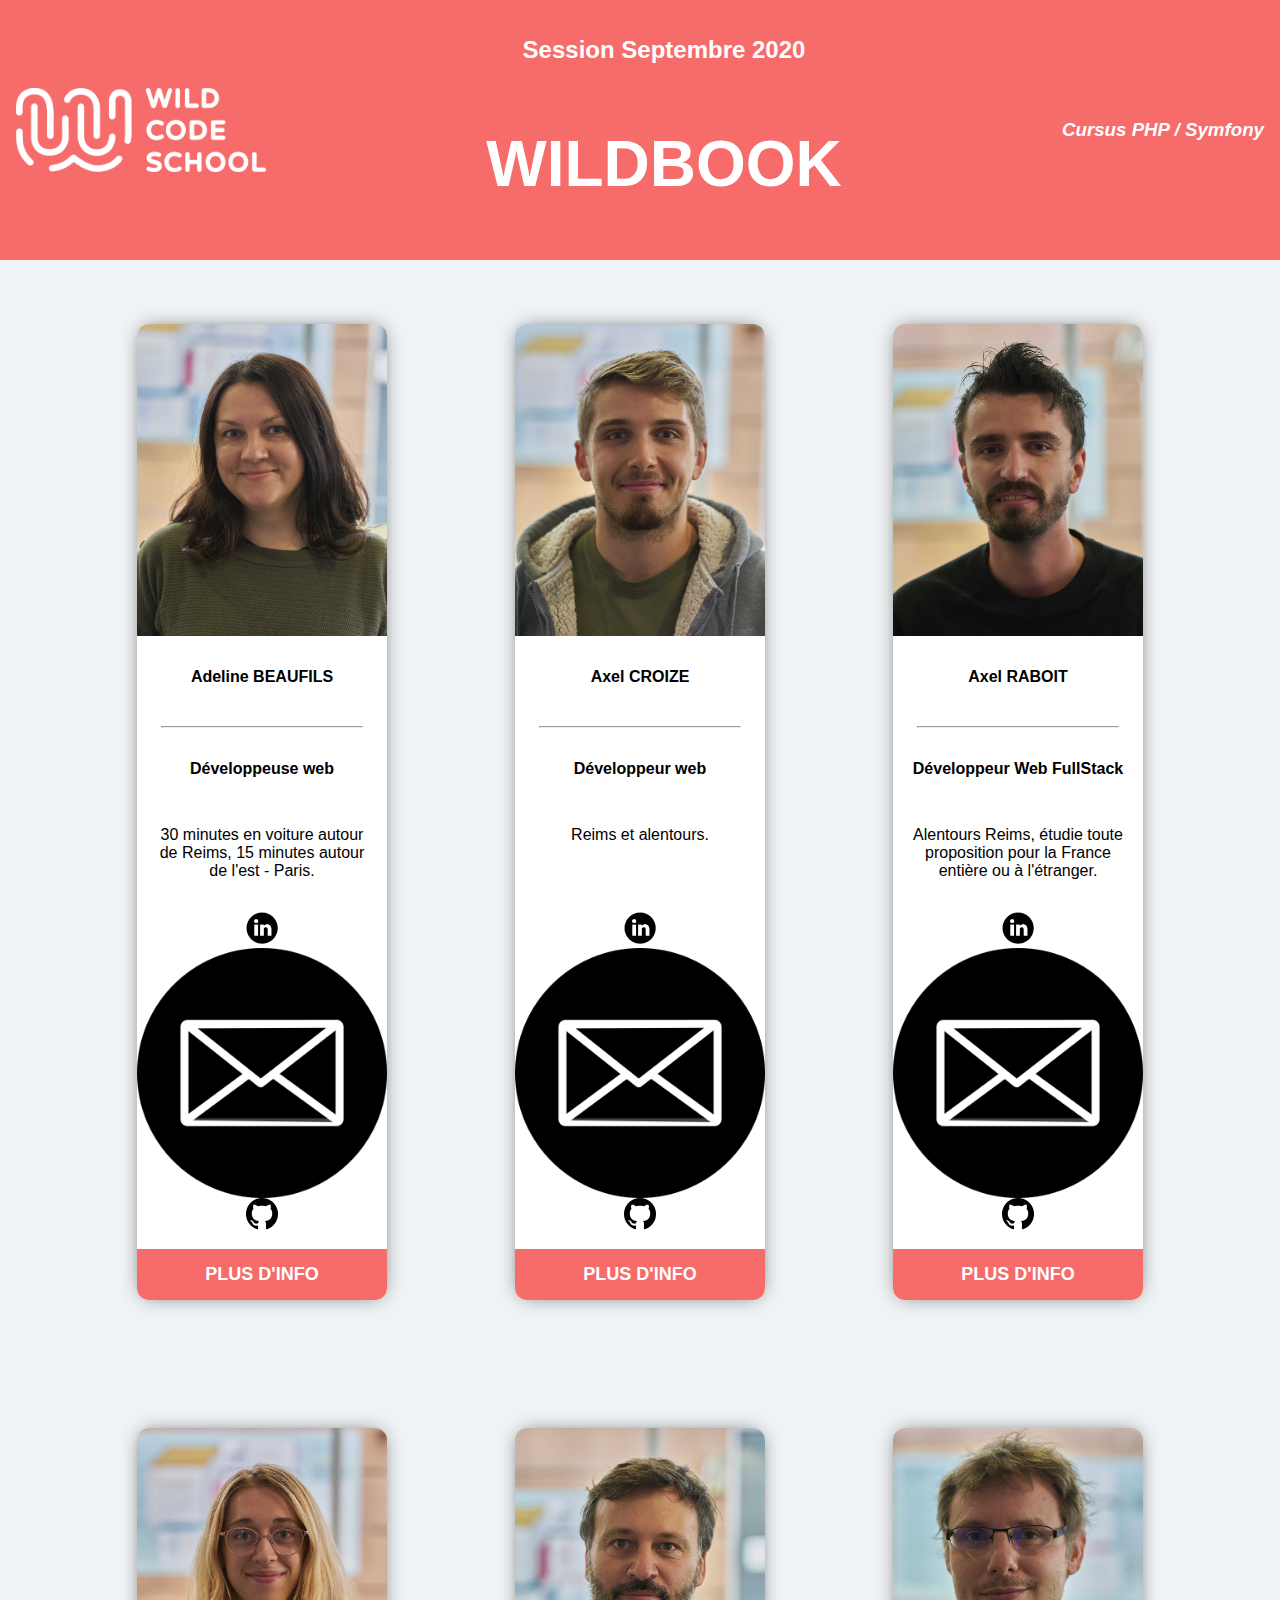
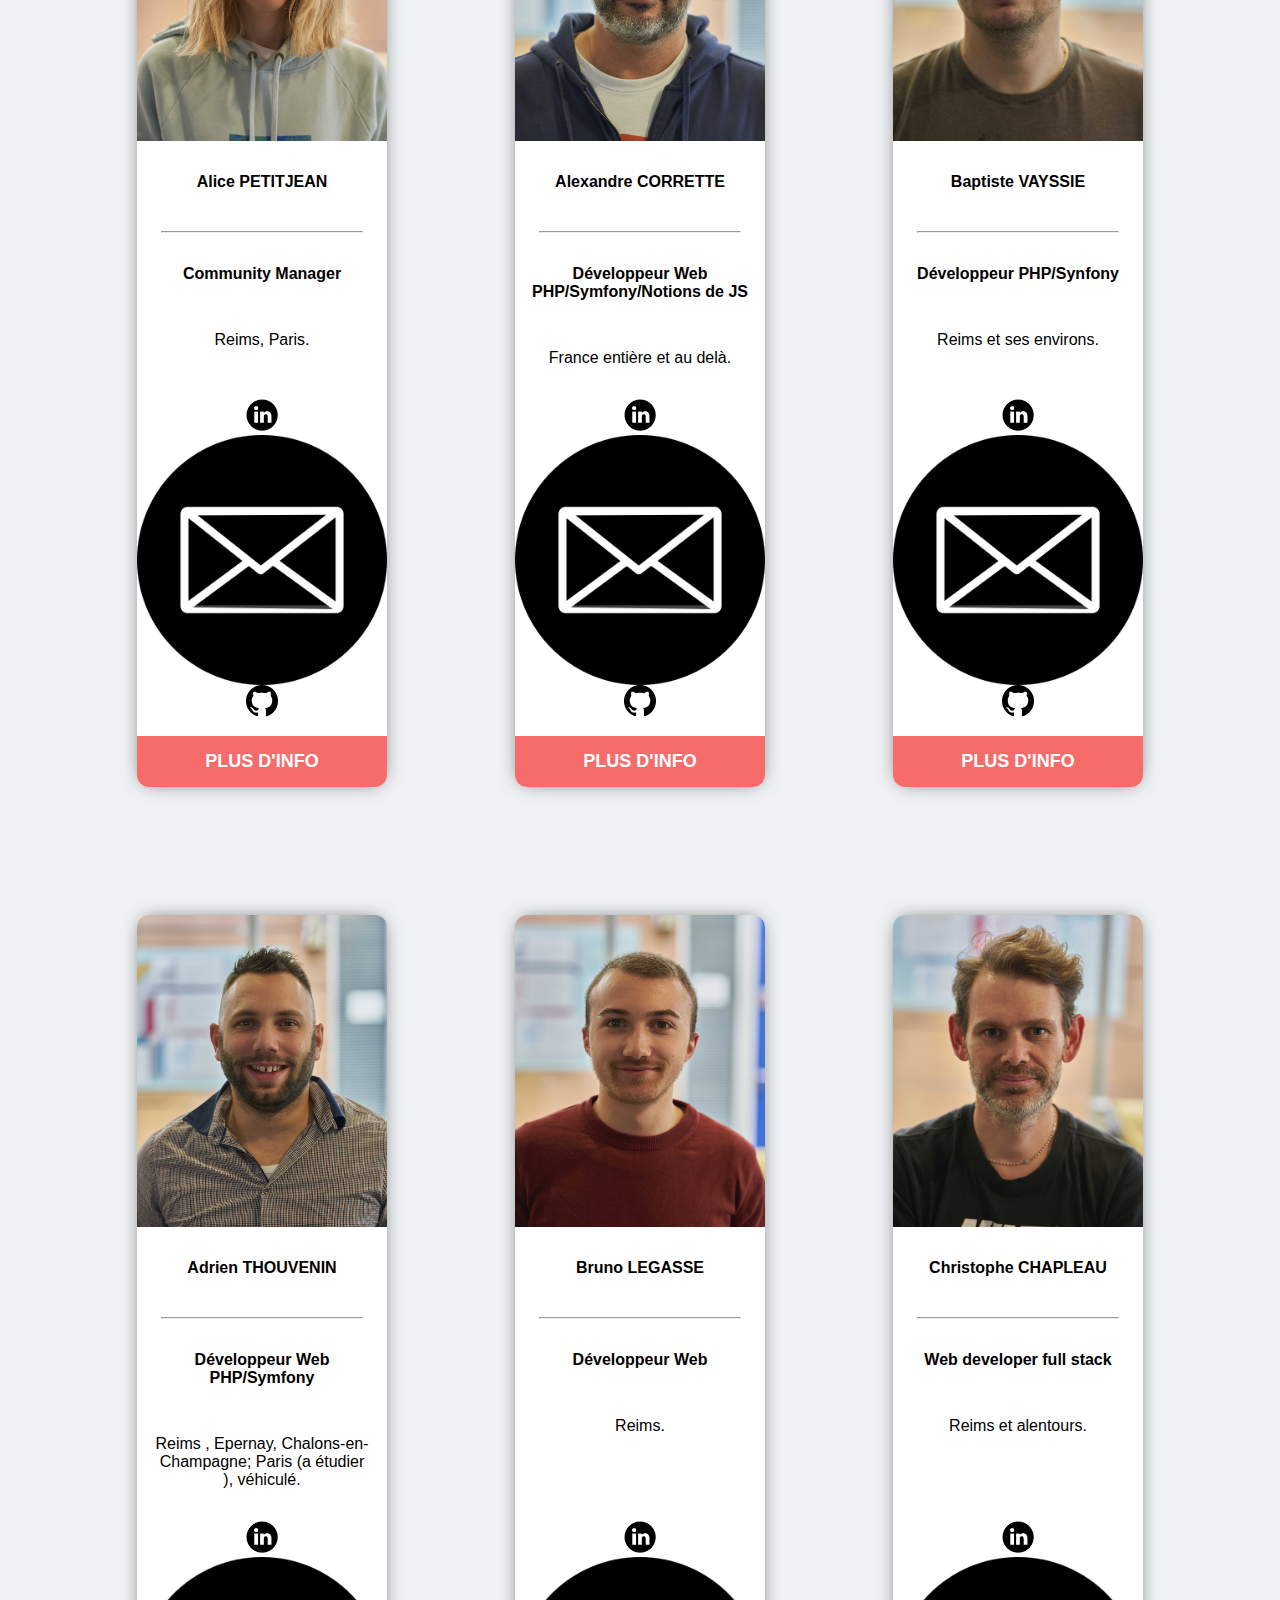
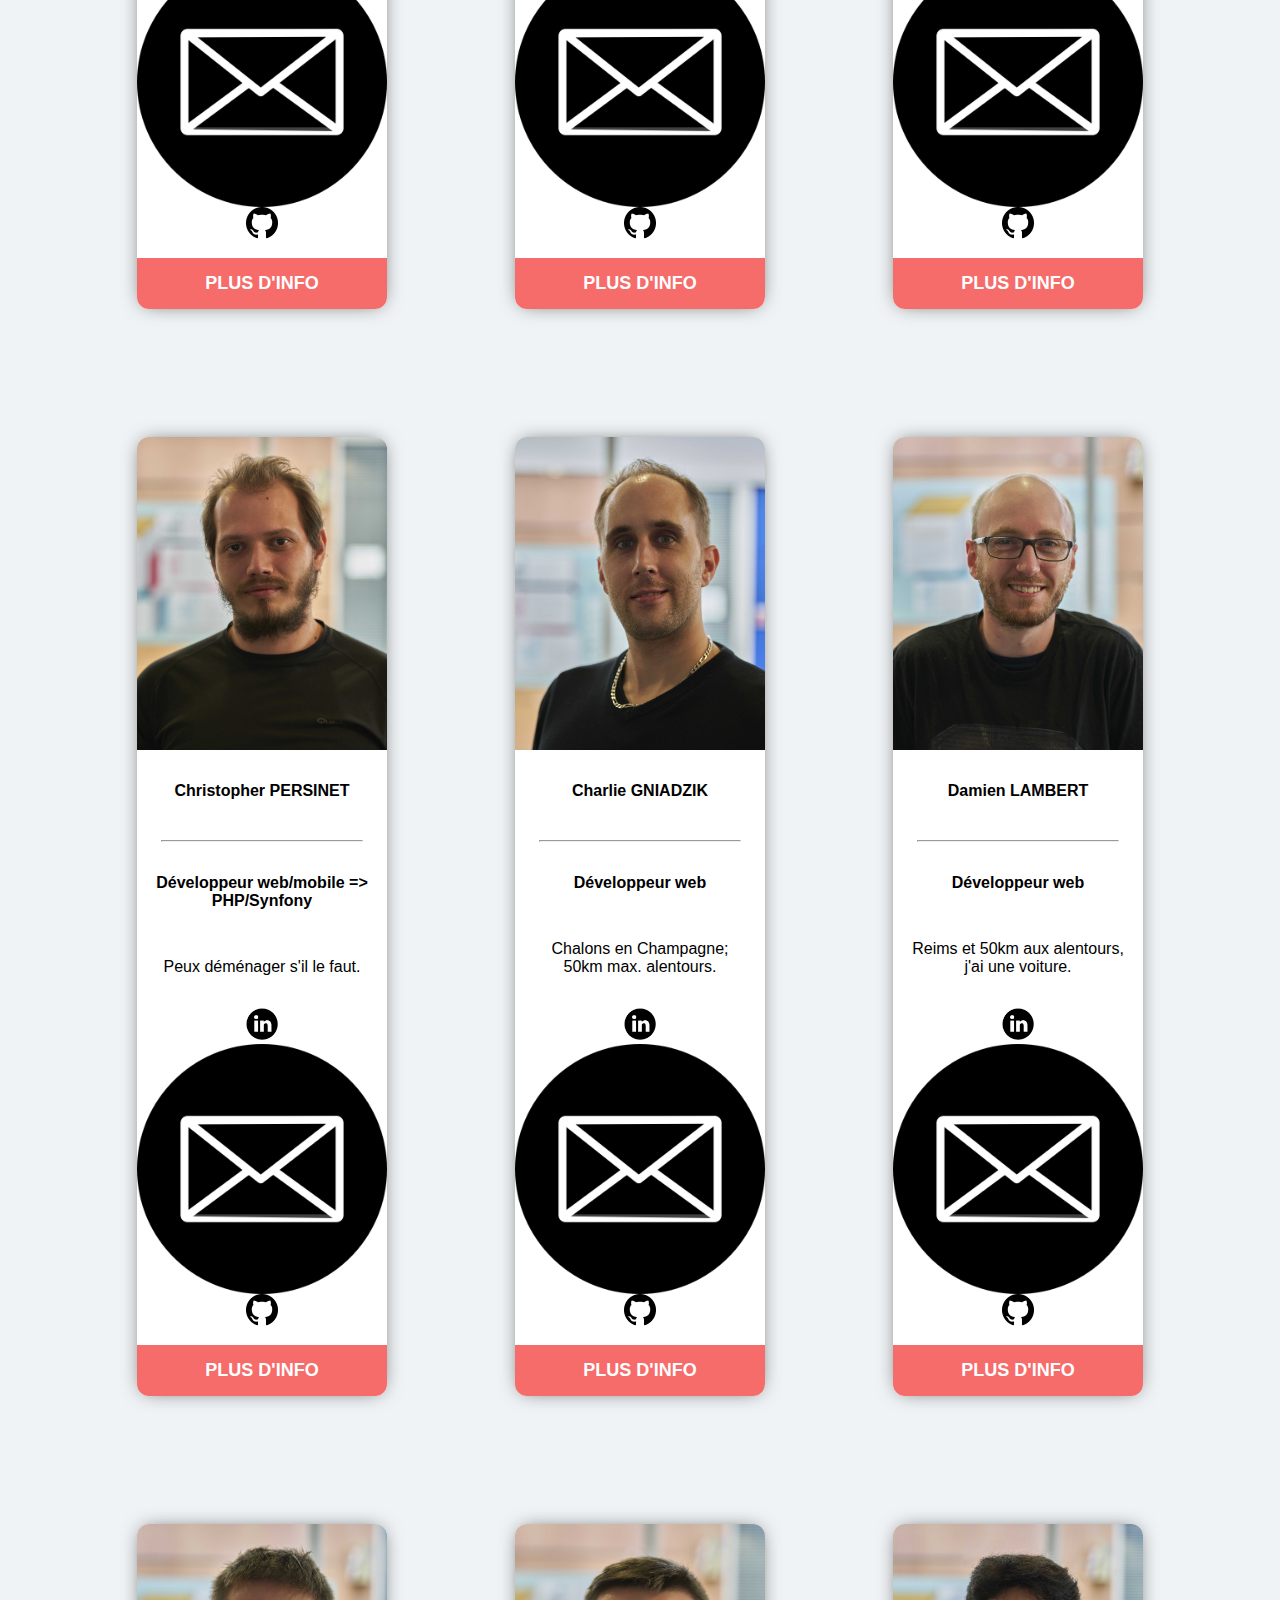
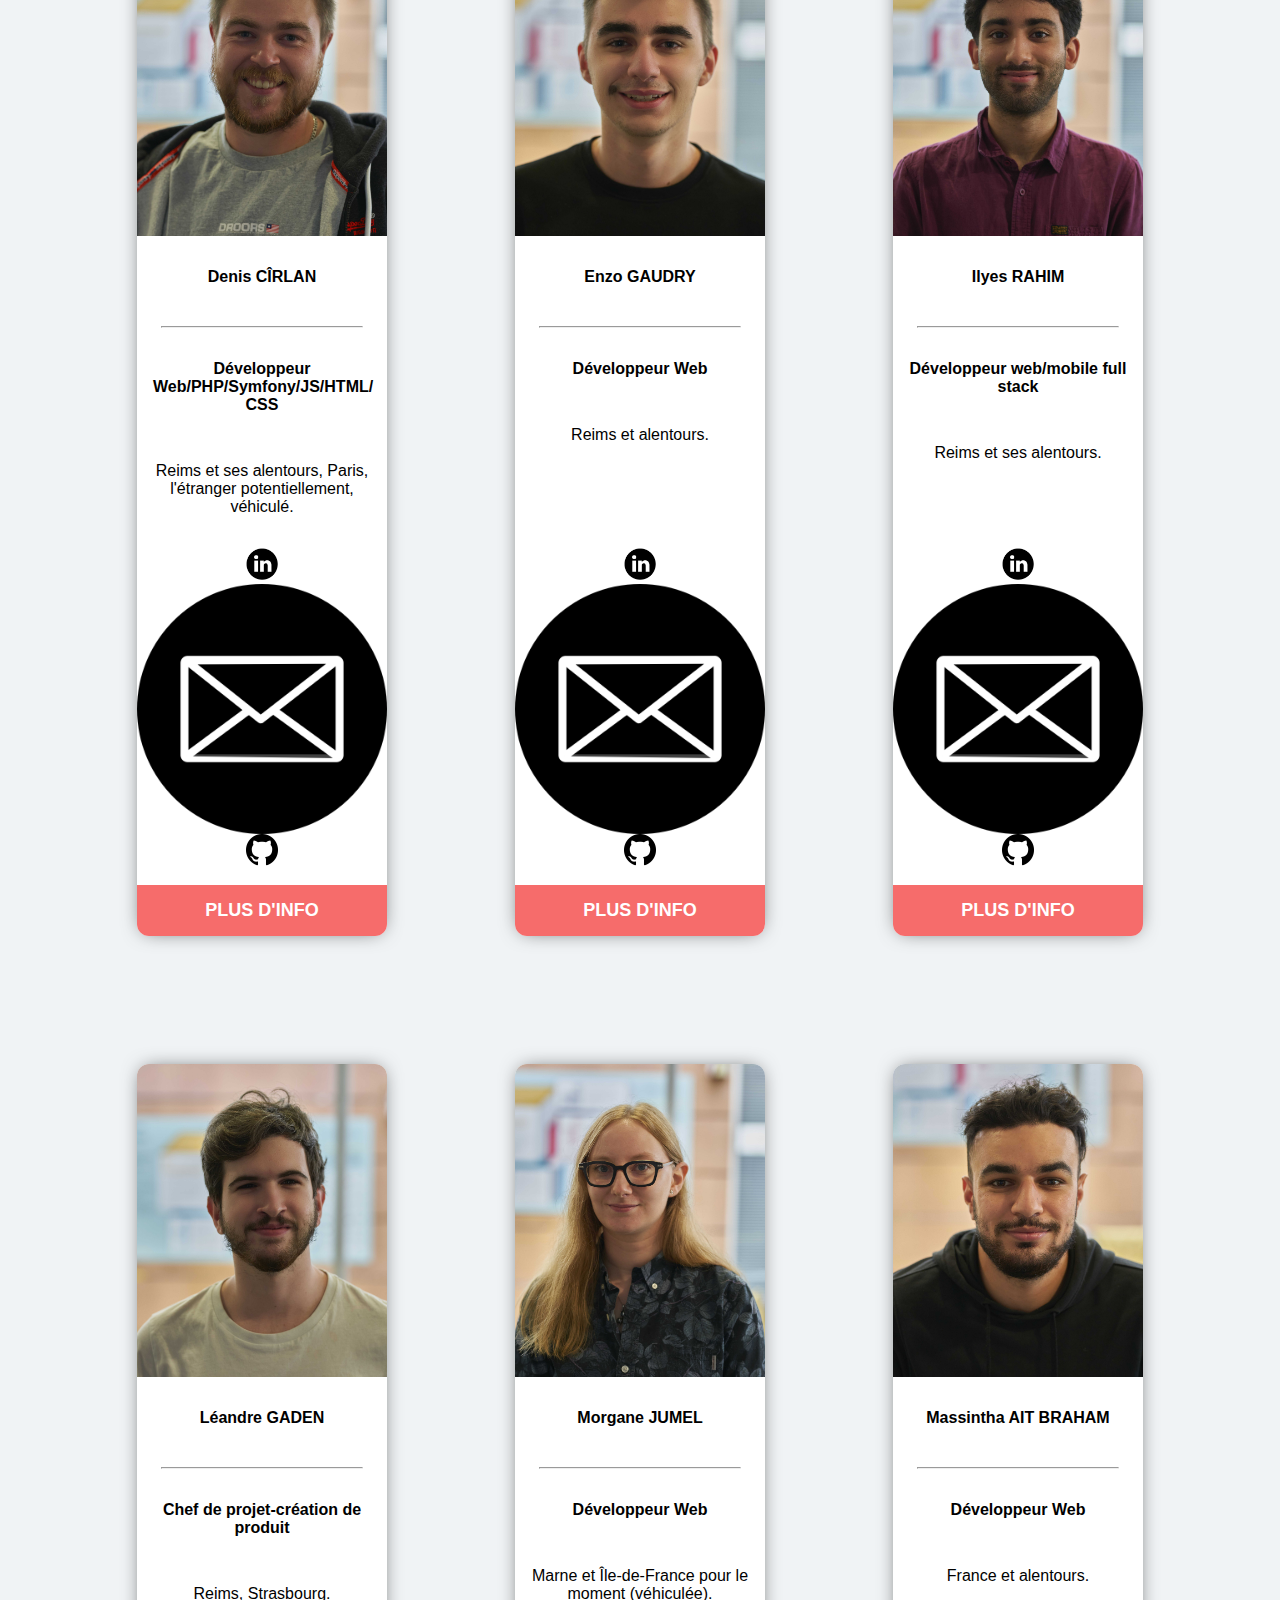
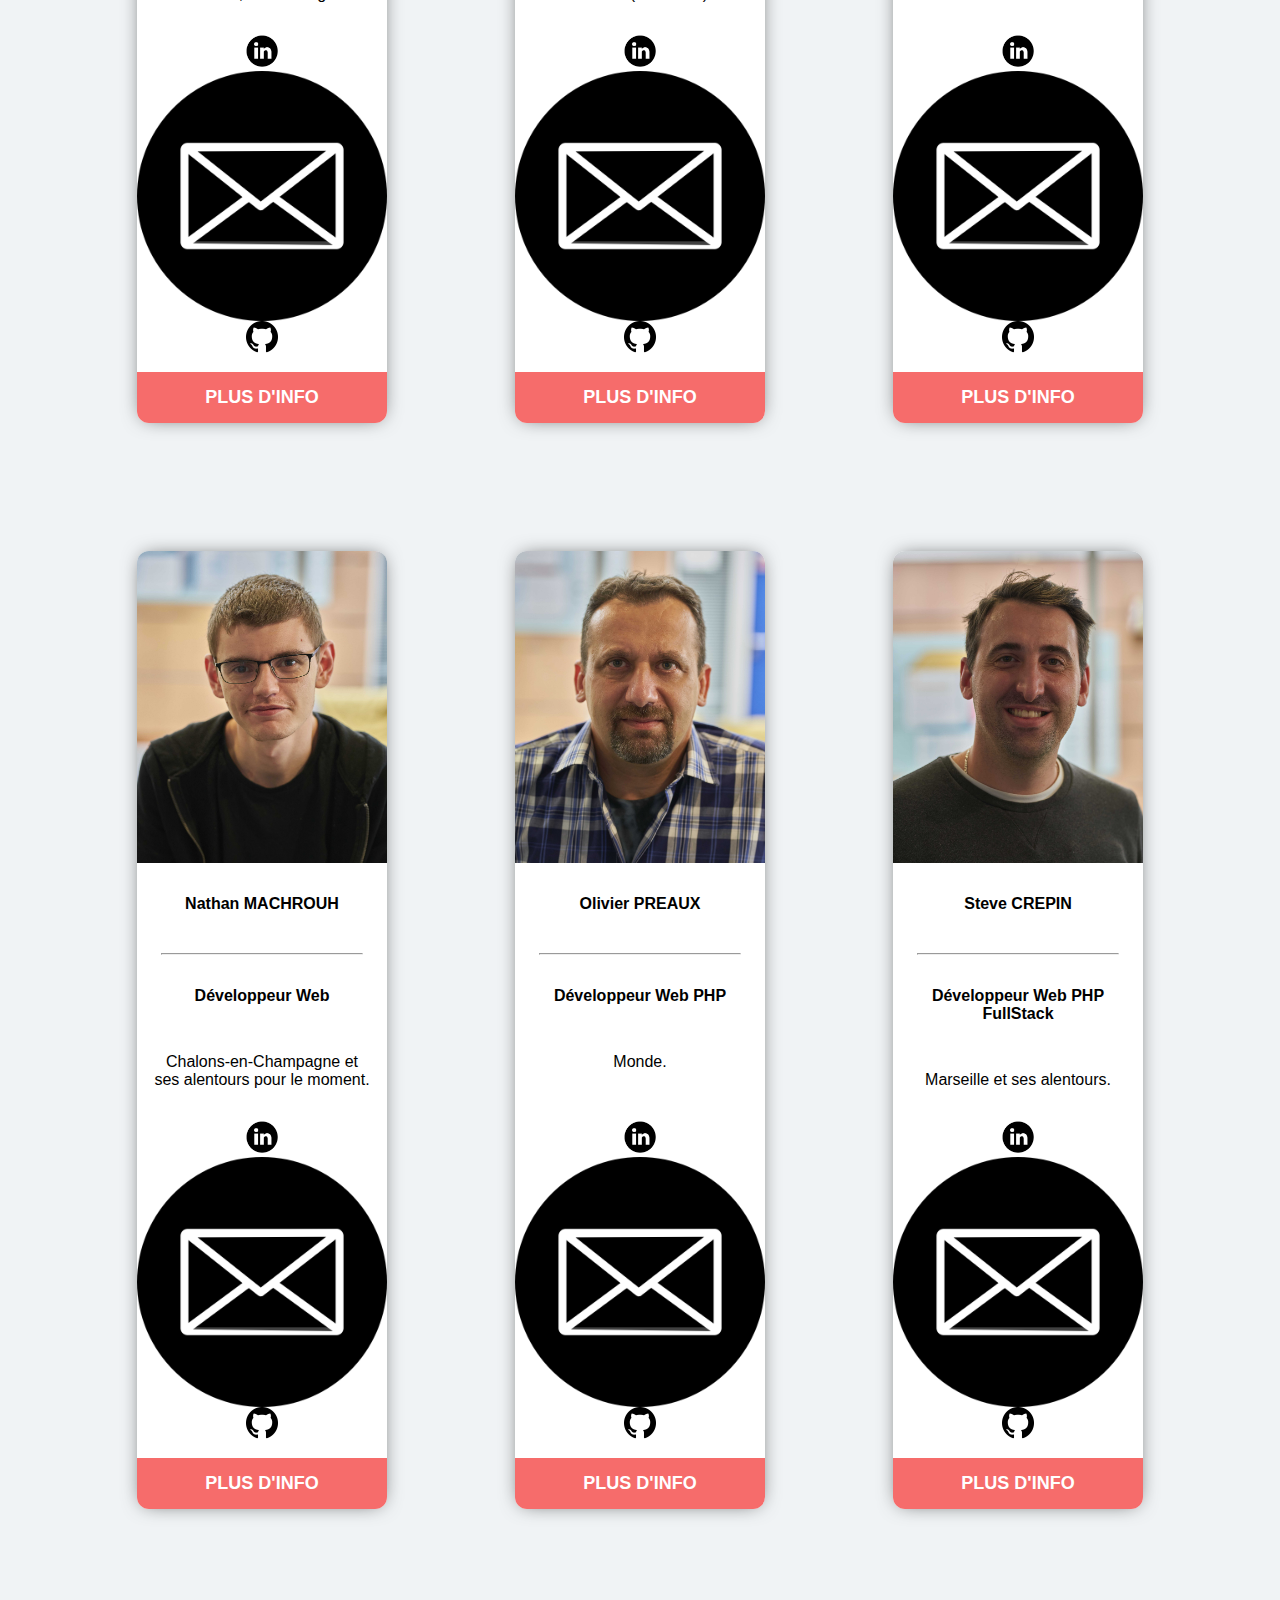
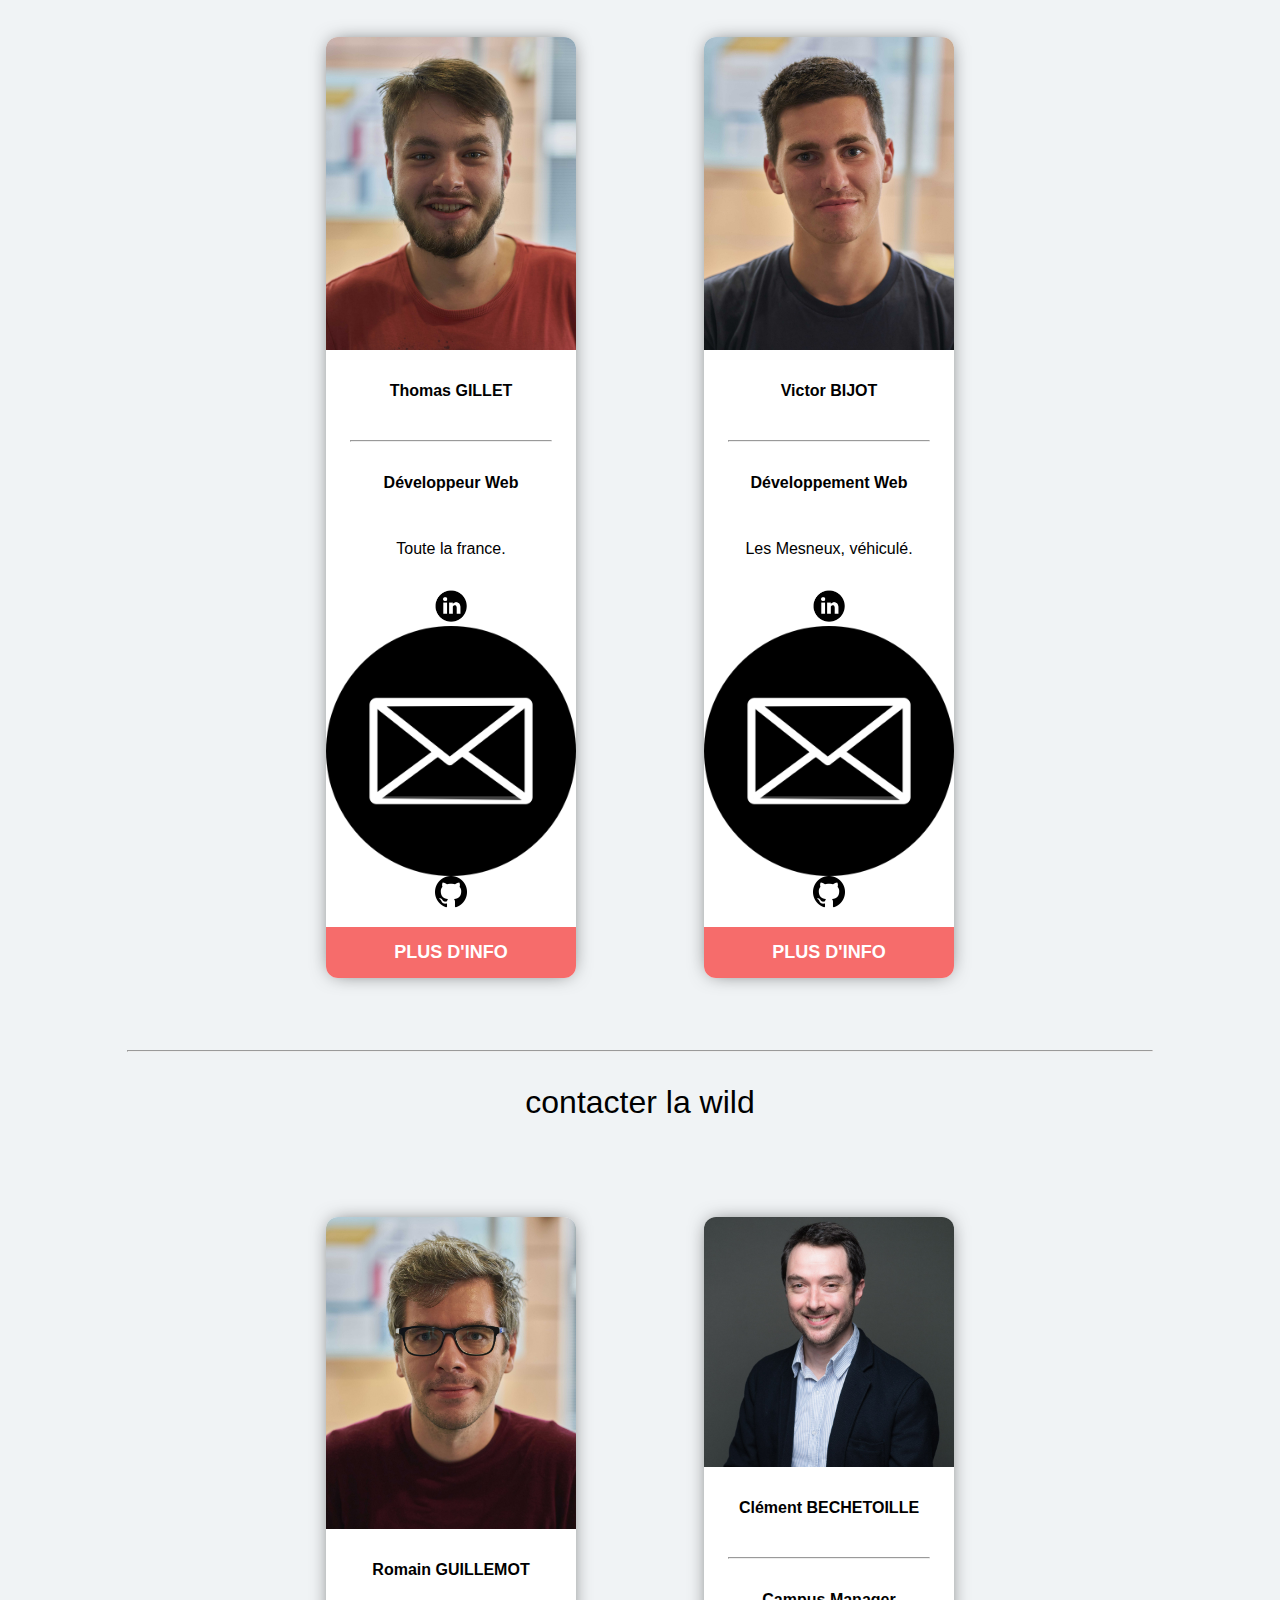
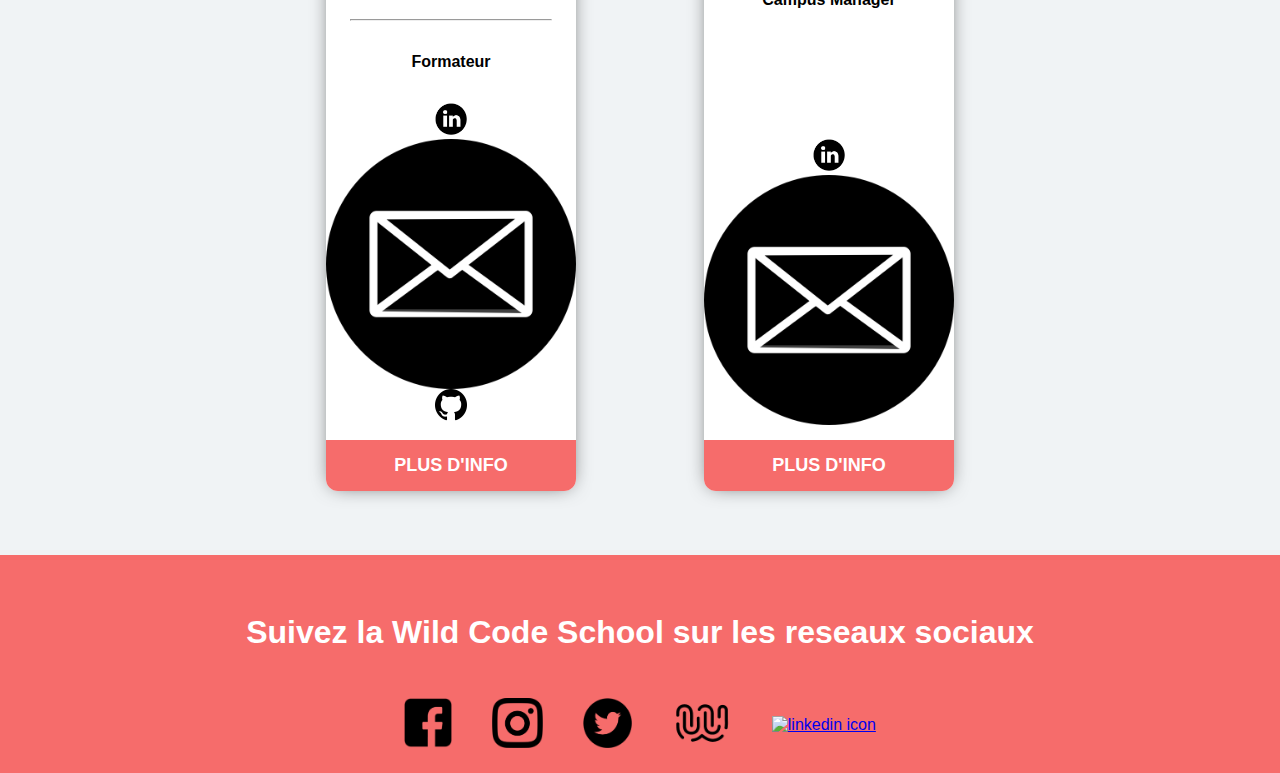
==== index.html @ a6f7e309 "function copy event added in JavaScript" ====
<!DOCTYPE html>
<html lang="fr">

<head>
    <meta charset="UTF-8">
    <meta name="viewport" content="width=device-width, initial-scale=1.0">
    <link rel="stylesheet" href="style.css">
    <link rel="stylesheet" href="assets/librairies/notyf/notyf.min.css">
    <title>WCS - WildBook Sept 2020</title>
</head>

<body>
    <header>
        <div class="header">
            <img class="header-logo-wild" src="img/header/white-logo-wild.png" alt="wild logo">
            <div class="header-title">
                <h1>WILDBOOK</h1>
                <h2>Session Septembre 2020</h2>
            </div>
            <div class="header-title-specialite">
                <h3>Cursus PHP / Symfony</h3>
            </div>
        </div>
    </header>
    <section>
        <div class="card">
            <img class="portrait" src="img/pictures-profile/adeline.jpg" alt="Portrait Adeline Beaufils">
                <p><strong>Adeline BEAUFILS</strong></p>
                <hr>
                <p class="intitule-poste"><strong>Développeuse web </strong></p>
                <p>30 minutes en voiture autour de Reims, 15 minutes autour de l'est - Paris.</p>
            <div class="reseaux">
                <a href="https://www.linkedin.com/in/adeline-beaufils-6382b61b8/"><img class="logo" src="img/cards/linkedin-logo-e1407144392549.png" alt="Linkedin Adeline Beaufils"></a>
                <img data-copy="adeline.beaufils@gmail.com" class="logo email"  onclick="notyfCopyOnClick()" src="img/cards/At_sign.svg.png" alt="Email Adeline Beaufils">
                <a href="https://github.com/Adeline-BEAUFILS"><img class="logo" src="img/cards/githubicon.png" alt="GitHub Adeline Beaufils"></a>
            </div>
                <button onclick="togglePopup(1)">Plus d'info</button>
                <div class="popup" id="popup-1">
                    <div class="overlay"></div>
                    <div class="content">
                      <div class="close-btn" onclick="togglePopup(1)">&times;</div>
                      <p class="popup-title">Avant la WCS :</p>
                      <p>Approvisionneuse, Logisticienne</p>
                      <p class="popup-title">Objectif futur</p>
                      <p>S'épanouir dans sa reconversion</p>
                      <p class="popup-title">Traits de caractère</p>
                      <p>Curieuse, Polyvalente, Atypique</p>
                    </div>
                </div>
        </div>
        <div class="card">
            <img class="portrait" src="img/pictures-profile/axelc.jpg" alt="Portrait Axel Croizé">
            <p><strong>Axel CROIZE</strong></p>
            <hr>
            <p class="intitule-poste"><strong>Développeur web </strong></p>
            <p>Reims et alentours.</p>
            <div class="reseaux">
                <a href="https://www.linkedin.com/in/axel-croiz%C3%A9-8402ab1b8/"><img class="logo" src="img/cards/linkedin-logo-e1407144392549.png" alt="Linkedin Axel Croizé"></a>
                <img data-copy="axelcroizepro@gmail.com" class="logo email2"  onclick="notyfCopyOnClick()" src="img/cards/At_sign.svg.png" alt="Email Axel Croizé">
                <a href="https://github.com/Tolexia/"><img class="logo" src="img/cards/githubicon.png" alt="GitHub Axel Croizé"></a>
            </div>
                <button onclick="togglePopup(2)">Plus d'info</button>
                <div class="popup" id="popup-2">
                    <div class="overlay"></div>
                    <div class="content">
                        <div class="close-btn" onclick="togglePopup(2)">&times;</div>
                        <p class="popup-title">Avant la WCS :</p>
                        <p>Mécanicien rafale dans l'Armée de l'air</p>
                        <p class="popup-title">Objectif futur</p>
                        <p>S'épanouir dans un métier stimulant avec de multiples facettes</p>
                        <p class="popup-title">Traits de caractère</p>
                        <p>Curieux, Intègre, Bienveillant</p>
                      </div>
                </div>
        </div>
        <div class="card">
            <img class="portrait" src="img/pictures-profile/axelr.jpg" alt="Portrait Axel Raboit">
            <p><strong>Axel RABOIT</strong></p>
            <hr>
            <p class="intitule-poste"><strong>Développeur Web FullStack </strong></p>
            <p>Alentours Reims, étudie toute proposition pour la France entière ou à l'étranger.</p>
            <div class="reseaux">
                <a href="https://www.linkedin.com/in/axel-raboit/"><img class="logo" src="img/cards/linkedin-logo-e1407144392549.png" alt="Linkedin Axel Raboit"></a>
                <img data-copy="axel.raboit@gmail.com" class="logo email3"  onclick="notyfCopyOnClick()" src="img/cards/At_sign.svg.png" alt="Email Axel Raboit">
                <a href="https://github.com/AxelRaboit"><img class="logo" src="img/cards/githubicon.png" alt="GitHub Axel Raboit"></a>
            </div>
                <button onclick="togglePopup(3)">Plus d'info</button>
                <div class="popup" id="popup-3">
                    <div class="overlay"></div>
                    <div class="content">
                      <div class="close-btn" onclick="togglePopup(3)">&times;</div>
                      <p class="popup-title">Avant la WCS :</p>
                      <p>Camionneur International USA/CAN</p>
                      <p class="popup-title">Objectif futur :</p>
                      <p>Intégrer une équipe motivée, avec beaucoup d'ambition.</p>
                      <p class="popup-title">Traits de caractère :</p>
                      <p>Motivé, Travailleur, Impliqué</p>
                    </div>
                </div>

        </div>
        <div class="card">
            <img class="portrait" src="img/pictures-profile/alice.jpg" alt="Portrait Alice Petitjean">
            <p><strong>Alice PETITJEAN</strong></p>
            <hr>
            <p class="intitule-poste"><strong>Community Manager</strong></p>
            <p>Reims, Paris.</p>
            <div class="reseaux">
                <a href="https://www.linkedin.com/in/alice-petitjean-36729419b/"><img class="logo" src="img/cards/linkedin-logo-e1407144392549.png" alt="Linkedin Alice Petitjean"></a>
                <img data-copy="alice.petitjean.19@neoma-bs.com" class="logo email4"  onclick="notyfCopyOnClick()" src="img/cards/At_sign.svg.png" alt="Email Alice Petitjean">
                <a href="https://github.com/alicepetitjean"><img class="logo" src="img/cards/githubicon.png" alt="GitHub Alice Petitjean"></a>
            </div>
                <button onclick="togglePopup(4)">Plus d'info</button>
                <div class="popup" id="popup-4">
                    <div class="overlay"></div>
                    <div class="content">
                      <div class="close-btn" onclick="togglePopup(4)">&times;</div>
                      <p class="popup-title">Avant la WCS :</p>
                      <p>Etudiante à NEOMA Business School</p>
                      <p class="popup-title">Objectif futur :</p>
                      <p>Travailler en équipe avec des gens motivés et pouvoir se rapprocher du domaine de l'évènementiel</p>
                      <p class="popup-title">Traits de caractère :</p>
                      <p>Curieuse, motivée, à l'écoute</p>
                    </div>
                </div>
        </div>
        <div class="card">
            <img class="portrait" src="img/pictures-profile/alexandre.jpg" alt="Portrait Alexandre Corrette">
            <p><strong>Alexandre CORRETTE</strong></p>
            <hr>
            <p class="intitule-poste"><strong>Développeur Web PHP/Symfony/Notions de JS</strong></p>
            <p>France entière et au delà.</p>
            <div class="reseaux">
                <a href="https://www.linkedin.com/in/alexandre-corrette-818a9533/"><img class="logo" src="img/cards/linkedin-logo-e1407144392549.png" alt="Linkedin Alexandre Corrette"></a>
                <img data-copy="alexandrecorrette@gmail.com" class="logo email5"  onclick="notyfCopyOnClick()" src="img/cards/At_sign.svg.png" alt="Email Alexandre Corrette">
                <a href="https://github.com/Alexcorrette2A"><img class="logo" src="img/cards/githubicon.png" alt="GitHubt Alexandre Corrette"></a>
            </div>
                <button onclick="togglePopup(5)">Plus d'info</button>
                <div class="popup" id="popup-5">
                    <div class="overlay"></div>
                    <div class="content">
                      <div class="close-btn" onclick="togglePopup(5)">&times;</div>
                      <p class="popup-title">Avant la WCS :</p>
                      <p>Commercial puis chef de cuisine</p>
                      <p class="popup-title">Objectif futur :</p>
                      <p>Developper ses compétences rapidement pour le compte d'une entreprise puis travailler à son compte</p>
                      <p class="popup-title">Traits de caractère :</p>
                      <p>Curieux, résilient, motivé</p>
                    </div>
                </div>
        </div>
        <div class="card">
            <img class="portrait" src="img/pictures-profile/baptiste.jpg" alt="Portrait Baptiste Vayssie">
            <p><strong>Baptiste VAYSSIE</strong></p>
            <hr>
            <p class="intitule-poste"><strong>Développeur PHP/Synfony</strong></p>
            <p>Reims et ses environs.</p>
            <div class="reseaux">
                <a href="https://www.linkedin.com/in/baptiste-vayssi%C3%A9-0a62b71b8/"><img class="logo" src="img/cards/linkedin-logo-e1407144392549.png" alt="Linkedin Baptiste Vayssie"></a>
                <img data-copy="vayssie.web@gmail.com" class="logo email6"  onclick="notyfCopyOnClick()" src="img/cards/At_sign.svg.png" alt="Email Baptiste Vayssie">
                <a href="https://github.com/Vayssie-web"><img class="logo" src="img/cards/githubicon.png" alt="GitHubt Baptiste Vayssie"></a>
            </div>
                <button onclick="togglePopup(6)">Plus d'info</button>
                <div class="popup" id="popup-6">
                    <div class="overlay"></div>
                    <div class="content">
                      <div class="close-btn" onclick="togglePopup(6)">&times;</div>
                      <p class="popup-title">Avant la WCS :</p>
                      <p>Educateur Spécialisé</p>
                      <p class="popup-title">Objectif futur :</p>
                      <p>Intégrer une équipe dynamique et s'épanouir dans la voie du développement</p>
                      <p class="popup-title">Traits de caractère :</p>
                      <p>Calme, curieux, ayant un bon esprit d'équipe</p>
                    </div>
                </div>
        </div>
        <div class="card">
            <img class="portrait" src="img/pictures-profile/adrien.jpg" alt="Portrait Adrien Thouvenin">
            <p><strong>Adrien THOUVENIN</strong></p>
            <hr>
            <p class="intitule-poste"><strong>Développeur Web PHP/Symfony</strong></p>
            <p>Reims , Epernay, Chalons-en-Champagne; Paris (a étudier ), véhiculé.</p>
            <div class="reseaux">
                <a href="https://www.linkedin.com/in/adrien-thouvenin-a42b101a2/"><img class="logo" src="img/cards/linkedin-logo-e1407144392549.png" alt="Linkedin Adrien Thouvenin"></a>
                <img data-copy="adaura51@gmail.com" class="logo email7"  onclick="notyfCopyOnClick()" src="img/cards/At_sign.svg.png" alt="Email Adrien Thouvenin">
                <a href="https://github.com/AdThouv"><img class="logo" src="img/cards/githubicon.png" alt="GitHub Adrien Thouvenin"></a>
            </div>
                <button onclick="togglePopup(7)">Plus d'info</button>
                <div class="popup" id="popup-7">
                    <div class="overlay"></div>
                    <div class="content">
                      <div class="close-btn" onclick="togglePopup(7)">&times;</div>
                      <p class="popup-title">Avant la WCS :</p>
                      <p>Boucher / Charcutier / Traiteur en grande surface</p>
                      <p class="popup-title">Objectif futur :</p>
                      <p>Intégrer une entreprise pour s'épanouir dans les métiers de Développement. Réaliser des projets variés.</p>
                      <p class="popup-title">Traits de caractère :</p>
                      <p>Dynamique, investi , joyeux</p>
                    </div>
                </div>
        </div>
        <div class="card">
            <img class="portrait" src="img/pictures-profile/bruno.jpg" alt="Portrait Bruno Lagasse">
            <p><strong>Bruno LEGASSE</strong></p>
            <hr>
            <p class="intitule-poste"><strong>Développeur Web</strong></p>
            <p>Reims.</p>
            <div class="reseaux">
                <a href="https://www.linkedin.com/in/bruno-lagasse-8a699716a/"><img class="logo" src="img/cards/linkedin-logo-e1407144392549.png" alt="Linkedin Bruno Lagasse"></a>
                <img data-copy="brlagasse@gmail.com" class="logo email8"  onclick="notyfCopyOnClick()" src="img/cards/At_sign.svg.png" alt="Email Bruno Lagasse">
                <a href="https://github.com/BrunoLagasse"><img class="logo" src="img/cards/githubicon.png" alt="GitHub Bruno Lagasse"></a>
            </div>
                <button onclick="togglePopup(8)">Plus d'info</button>
                <div class="popup" id="popup-8">
                    <div class="overlay"></div>
                    <div class="content">
                      <div class="close-btn" onclick="togglePopup(8)">&times;</div>
                      <p class="popup-title">Avant la WCS :</p>
                      <p>Boucher / Équipier polyvalent restau rapide</p>
                      <p class="popup-title">Objectif futur :</p>
                      <p>Entreprendre une nouvelle vie et de nouvelles perspectives grâce à son futur métier de développeur</p>
                      <p class="popup-title">Traits de caractère :</p>
                      <p>Enthousiaste, travail d'équipe, polyvalent</p>
                    </div>
                </div>
        </div>
        <div class="card">
            <img class="portrait" src="img/pictures-profile/christophe.jpg" alt="Portrait Christophe Chapleau">
            <p><strong>Christophe CHAPLEAU</strong></p>
            <hr>
            <p class="intitule-poste"><strong>Web developer full stack</strong></p>
            <p>Reims et alentours.</p>
            <div class="reseaux">
                <a href="https://www.linkedin.com/in/christophe-chapleau-0b92b51b8/"><img class="logo" src="img/cards/linkedin-logo-e1407144392549.png" alt="Linkedin Christophe Chapleau"></a>
                <img data-copy="ch.chapleau@gmail.com" class="logo email9"  onclick="notyfCopyOnClick()" src="img/cards/At_sign.svg.png" alt="Email Christophe Chapleau">
                <a href="https://github.com/cchapleau"><img class="logo" src="img/cards/githubicon.png" alt="GitHub Christophe Chapleau"></a>
            </div>
                <button onclick="togglePopup(9)">Plus d'info</button>
                <div class="popup" id="popup-9">
                    <div class="overlay"></div>
                    <div class="content">
                      <div class="close-btn" onclick="togglePopup(9)">&times;</div>
                      <p class="popup-title">Avant la WCS :</p>
                      <p>Responsable financier</p>
                      <p class="popup-title">Objectif futur :</p>
                      <p>Devenir Web developper Full Stack et en faire son métier</p>
                      <p class="popup-title">Traits de caractère :</p>
                      <p>Motivé, professionnel, à l'écoute, curieux, esprit d'équipe</p>  
                    </div>
                </div>
        </div>
        <div class="card">
            <img class="portrait" src="img/pictures-profile/christopher.jpg" alt="Portrait Christopher Persinet">
            <p><strong>Christopher PERSINET</strong></p>
            <hr>
            <p class="intitule-poste"><strong>Développeur web/mobile => PHP/Synfony</strong></p>
            <p>Peux déménager s'il le faut.</p>
            <div class="reseaux">
                <a href="https://www.linkedin.com/in/christopher-persinet/"><img class="logo" src="img/cards/linkedin-logo-e1407144392549.png" alt="Linkedin Christopher Persinet"></a>
                <img data-copy="christopherpersinet@gmail.com" class="logo email10"  onclick="notyfCopyOnClick()" src="img/cards/At_sign.svg.png" alt="Email Christopher Persinet">
                <a href="https://github.com/Christopher-persinet"><img class="logo" src="img/cards/githubicon.png" alt="GitHub Christopher Persinet"></a>
            </div>
                <button onclick="togglePopup(10)">Plus d'info</button>
                <div class="popup" id="popup-10">
                    <div class="overlay"></div>
                    <div class="content">
                      <div class="close-btn" onclick="togglePopup(10)">&times;</div>
                      <p class="popup-title">Avant la WCS :</p>
                      <p>ELS/vendeur à boulanger</p>
                      <p class="popup-title">Objectif futur :</p>
                      <p>Pouvoir être autonome et faire le métier qu'il apprécie</p>
                      <p class="popup-title">Traits de caractère :</p>
                      <p>Motivé, Bienveillant, Travailleur</p>
                    </div>
                </div>
        </div>
        <div class="card">
            <img class="portrait" src="img/pictures-profile/charlie.jpg" alt="Portrait Charlie Gniadzik">
            <p><strong>Charlie GNIADZIK</strong></p>
            <hr>
            <p class="intitule-poste"><strong>Développeur web</strong></p>
            <p>Chalons en Champagne; 50km max. alentours.</p>
            <div class="reseaux">
                <a href="https://www.linkedin.com/in/charlie-g-384b651b6/"><img class="logo" src="img/cards/linkedin-logo-e1407144392549.png" alt="Linkedin Charlie Gniadzik"></a>
                <img data-copy="gnidzik.charlie@gmail.com" class="logo email11"  onclick="notyfCopyOnClick()" src="img/cards/At_sign.svg.png" alt="Email Charlie Gniadzik">
                <a href="https://github.com/Machou"><img class="logo" src="img/cards/githubicon.png" alt="GitHubt Charlie Gniadzik"></a>
            </div>
                <button onclick="togglePopup(11)">Plus d'info</button>
                <div class="popup" id="popup-11">
                    <div class="overlay"></div>
                    <div class="content">
                      <div class="close-btn" onclick="togglePopup(11)">&times;</div>
                      <p class="popup-title">Avant la WCS :</p>
                      <p>Père au foyer</p>
                      <p class="popup-title">Objectif futur :</p>
                      <p>Devenir développeur web confirmé dans une entreprise du CAC40</p>
                      <p class="popup-title">Traits de caractère :</p>
                      <p>Joyeux, intègre, curieux</p>
                    </div>
                </div>
        </div>
        <div class="card">
            <img class="portrait" src="img/pictures-profile/damien.jpg" alt="Portrait Damien Lambert">
            <p><strong>Damien LAMBERT</strong></p>
            <hr>
            <p class="intitule-poste"><strong>Développeur web</strong></p>
            <p>Reims et 50km aux alentours, j'ai une voiture.</p>
            <div class="reseaux">
                <a href="https://www.linkedin.com/in/damien-lambert-98b2b01b8/"><img class="logo" src="img/cards/linkedin-logo-e1407144392549.png" alt="Linkedin Damien Lambert"></a>
                <img data-copy="damien.lambert999@gmail.com" class="logo email12"  onclick="notyfCopyOnClick()" src="img/cards/At_sign.svg.png" alt="Email Damien Lambert">
                <a href="https://github.com/Damien008"><img class="logo" src="img/cards/githubicon.png" alt="GitHub Damien Lambert"></a>
            </div>
                <button onclick="togglePopup(12)">Plus d'info</button>
                <div class="popup" id="popup-12">
                    <div class="overlay"></div>
                    <div class="content">
                      <div class="close-btn" onclick="togglePopup(12)">&times;</div>
                      <p class="popup-title">Avant la WCS :</p>
                      <p>Vendeur technique en hypermarché</p>
                      <p class="popup-title">Objectif futur :</p>
                      <p>Pouvoir intégrer une entreprise en tant que développeur web</p>
                      <p class="popup-title">Traits de caractère :</p>
                      <p>Ponctuel, motivé, joyeux</p>
                    </div>
                </div>
        </div>
        <div class="card">
            <img class="portrait" src="img/pictures-profile/denis.jpg" alt="Portrait Denis Cirlan">
            <p><strong>Denis CÎRLAN</strong></p>
            <hr>
            <p class="intitule-poste"><strong>Développeur Web/PHP/Symfony/JS/HTML/ CSS</strong></p>
            <p>Reims et ses alentours, Paris, l'étranger potentiellement, véhiculé.</p>
            <div class="reseaux">
                <a href="https://www.linkedin.com/in/denis-c%C3%AErlan-9732aa1b8/"><img class="logo" src="img/cards/linkedin-logo-e1407144392549.png" alt=""></a>
                <img data-copy="kirlan@hotmail.fr" class="logo email13"  onclick="notyfCopyOnClick()" src="img/cards/At_sign.svg.png" alt="Email Denis Cirlan">
                <a href="https://github.com/dcirlan"><img class="logo" src="img/cards/githubicon.png" alt="GitHub Denis Cirlan"></a>
            </div>
                <button onclick="togglePopup(13)">Plus d'info</button>
                <div class="popup" id="popup-13">
                    <div class="overlay"></div>
                    <div class="content">
                      <div class="close-btn" onclick="togglePopup(13)">&times;</div>
                      <p class="popup-title">Avant la WCS :</p>
                      <p>Agent de sécurité incendie</p>
                      <p class="popup-title">Objectif futur :</p>
                      <p>Démarrer un nouveau chapitre : enfin trouver un métier qui lui plaît, et apporter de la stabilité dans sa vie.</p>
                      <p class="popup-title">Traits de caractère :</p>
                      <p>Curieux, polyvalent, à l'écoute, stable</p>
                    </div>
                </div>
        </div>
        <div class="card">
            <img class="portrait" src="img/pictures-profile/enzo.jpg" alt="Portrait Enzo Gaudry">
            <p><strong>Enzo GAUDRY</strong></p>
            <hr>
            <p class="intitule-poste"><strong>Développeur Web</strong></p>
            <p>Reims et alentours.</p>
            <div class="reseaux">
                <a href="https://www.linkedin.com/in/enzogaudry/"><img class="logo" src="img/cards/linkedin-logo-e1407144392549.png" alt="Linkedin Enzo Gaudry"></a>
                <img data-copy="enzogaudry1@gmail.com" class="logo email14"  onclick="notyfCopyOnClick()" src="img/cards/At_sign.svg.png" alt="Email Enzo Gaudry">
                <a href="https://github.com/EnzoGaudry"><img class="logo" src="img/cards/githubicon.png" alt="GitHub Enzo Gaudry"></a>
            </div>
                <button onclick="togglePopup(14)">Plus d'info</button>
                <div class="popup" id="popup-14">
                    <div class="overlay"></div>
                    <div class="content">
                      <div class="close-btn" onclick="togglePopup(14)">&times;</div>
                      <p class="popup-title">Avant la WCS :</p>
                      <p>Intérimaire</p>
                      <p class="popup-title">Objectif futur :</p>
                      <p>Trouver un job en tant que développeur et refaire 42</p>
                      <p class="popup-title">Traits de caractère :</p>
                      <p>Curieux, motivé, patient</p>
                    </div>
                </div>
        </div>
        <div class="card">
            <img class="portrait" src="img/pictures-profile/Ilyes.jpg" alt="Portrait Ilyes Rahim">
            <p><strong>Ilyes RAHIM</strong></p>
            <hr>
            <p class="intitule-poste"><strong>Développeur web/mobile full stack</strong></p>
            <p>Reims et ses alentours.</p>
            <div class="reseaux">
                <a href="https://www.linkedin.com/in/ilyes-rahim-aa30291b6/"><img class="logo" src="img/cards/linkedin-logo-e1407144392549.png" alt="Linkedin Ilyes Rahim"></a>
                <img data-copy="ilyesrahimdev@gmail.com" class="logo email15"  onclick="notyfCopyOnClick()" src="img/cards/At_sign.svg.png" alt="Email Ilyes Rahim">
                <a href="https://github.com/lyesi"><img class="logo" src="img/cards/githubicon.png" alt="GitHub Ilyes Rahim"></a>
            </div>
                <button onclick="togglePopup(15)">Plus d'info</button>
                <div class="popup" id="popup-15">
                    <div class="overlay"></div>
                    <div class="content">
                      <div class="close-btn" onclick="togglePopup(15)">&times;</div>
                      <p class="popup-title">Avant la WCS :</p>
                      <p>Etait au lycée en filière scientifique</p>
                      <p class="popup-title">Objectif futur :</p>
                      <p>Être développeur web FullStack avec une bonne équipe</p>
                      <p class="popup-title">Traits de caractère :</p>
                      <p>Plein de ressources, bienveillant, à l'écoute des autres</p>
                    </div>
                </div>
        </div>
        <div class="card">
            <img class="portrait" src="img/pictures-profile/leandre.jpg" alt="Portrait Léandre Gaden">
            <p><strong>Léandre GADEN</strong></p>
            <hr>
            <p class="intitule-poste"><strong>Chef de projet-création de produit</strong></p>
            <p>Reims, Strasbourg.</p>
            <div class="reseaux">
                <a href="https://www.linkedin.com/in/l%C3%A9andre-gaden-2913ba19b/"><img class="logo" src="img/cards/linkedin-logo-e1407144392549.png" alt="Linkedin Leandre Gaden"></a>
                <img  data-copy="leandre.gaden@gmail.com" class="logo email16"  onclick="notyfCopyOnClick()" src="img/cards/At_sign.svg.png" alt="Email Leandre Gaden">
                <a href="https://github.com/Mortaag"><img class="logo" src="img/cards/githubicon.png" alt="GitHub Leandre Gaden"></a>
            </div>
                <button onclick="togglePopup(16)">Plus d'info</button>
                <div class="popup" id="popup-16">
                    <div class="overlay"></div>
                    <div class="content">
                      <div class="close-btn" onclick="togglePopup(16)">&times;</div>
                      <p class="popup-title">Avant la WCS :</p>
                      <p>Etudiant à NEOMA Business School</p>
                      <p class="popup-title">Objectif futur :</p>
                      <p>Intégrer une grande entreprise, payer ses factures</p>
                      <p class="popup-title">Traits de caractère :</p>
                      <p>Motivé, impliqué, sérieux</p>
                    </div>
                </div>
        </div>
        <div class="card">
            <img class="portrait" src="img/pictures-profile/morgane.jpg" alt="Portrait Morgane Jumel">
            <p><strong>Morgane JUMEL</strong></p>
            <hr>
            <p class="intitule-poste"><strong>Développeur Web</strong></p>
            <p>Marne et Île-de-France pour le moment (véhiculée).</p>
            <div class="reseaux">
                <a href="https://www.linkedin.com/in/morgane-jumel-7b86041b5/"><img class="logo" src="img/cards/linkedin-logo-e1407144392549.png" alt="Linkedin Morgane Jumel"></a>
                <img data-copy="jumel.morgane@gmail.com" class="logo email17"  onclick="notyfCopyOnClick()" src="img/cards/At_sign.svg.png" alt="Email Morgane Jumel">
                <a href="https://github.com/MorganeJumel"><img class="logo" src="img/cards/githubicon.png" alt="GitHub Morgane Jumel"></a>
            </div>
                <button onclick="togglePopup(17)">Plus d'info</button>
                <div class="popup" id="popup-17">
                    <div class="overlay"></div>
                    <div class="content">
                      <div class="close-btn" onclick="togglePopup(17)">&times;</div>
                      <p class="popup-title">Avant la WCS :</p>
                      <p>Divers métiers dans le tourisme (agent d'escale, réceptionniste)</p>
                      <p class="popup-title">Objectif futur :</p>
                      <p>Trouver un métier enrichissant qui m'apporterait une certaine stabilité.</p>
                      <p class="popup-title">Traits de caractère :</p>
                      <p>Sérieuse, empathique, travail en équipe.</p>
                    </div>
                </div>
        </div>
        <div class="card">
            <img class="portrait" src="img/pictures-profile/massintha.jpg" alt="Portrait Massintha Ait Braham">
            <p><strong>Massintha AIT BRAHAM</strong></p>
            <hr>
            <p class="intitule-poste"><strong>Développeur Web</strong></p>
            <p>France et alentours.</p>
            <div class="reseaux">
                <a href="https://www.linkedin.com/in/massinta-ait-braham-016198172/"><img class="logo" src="img/cards/linkedin-logo-e1407144392549.png" alt="Linkedin Massintha Ait Braham"></a>
                <img data-copy="massinta.ait-braham@gmail.com" class="logo email18"  onclick="notyfCopyOnClick()" src="img/cards/At_sign.svg.png" alt="Email Massintha Ait Braham">
                <a href="https://github.com/MassintaAitBraham"><img class="logo" src="img/cards/githubicon.png" alt="GitHub Massintha Ait Braham"></a>
            </div>
                <button onclick="togglePopup(18)">Plus d'info</button>
                <div class="popup" id="popup-18">
                    <div class="overlay"></div>
                    <div class="content">
                      <div class="close-btn" onclick="togglePopup(18)">&times;</div>
                      <p class="popup-title">Avant la WCS :</p>
                      <p>Educateur sportif</p>
                      <p class="popup-title">Objectif futur :</p>
                      <p>intégrer une équipe afin de commencer le travail </p>
                      <p class="popup-title">Traits de caractère :</p>
                      <p>motivé, curieux, travail d'équipe</p>
                    </div>
                </div>
        </div>
        <div class="card">
            <img class="portrait" src="img/pictures-profile/nathan.jpg" alt="Portrait Nathan Machrouh">
            <p><strong>Nathan MACHROUH</strong></p>
            <hr>
            <p class="intitule-poste"><strong>Développeur Web</strong></p>
            <p>Chalons-en-Champagne et ses alentours pour le moment.</p>
            <div class="reseaux">
                <a href="https://www.linkedin.com/in/nathan-machrouh-ba95521b2/"><img class="logo" src="img/cards/linkedin-logo-e1407144392549.png" alt="Linkedin Nathan Machrouh"></a>
                <img data-copy="machrouh.nathan@gmail.com" class="logo email19"  onclick="notyfCopyOnClick()" src="img/cards/At_sign.svg.png" alt="Email Nathan Machrouh">
                <a href="https://github.com/NathanMachrouh"><img class="logo" src="img/cards/githubicon.png" alt="GitHub Nathan Machrouh"></a>
            </div>
                <button onclick="togglePopup(19)">Plus d'info</button>
                <div class="popup" id="popup-19">
                    <div class="overlay"></div>
                    <div class="content">
                      <div class="close-btn" onclick="togglePopup(19)">&times;</div>
                      <p class="popup-title">Avant la WCS :</p>
                      <p>Médiateur interculturel </p>
                      <p class="popup-title">Objectif futur :</p>
                      <p>Aquérir plus d'expérience en intégrant une bonne équipe pour devenir freelance par la suite</p>
                      <p class="popup-title">Traits de caractère :</p>
                      <p>Curieux, ambitieux, polyvalent</p>
                    </div>
                </div>
        </div>
        <div class="card">
            <img class="portrait" src="img/pictures-profile/olivier.jpg" alt="Portrait Olivier Preaux">
            <p><strong>Olivier PREAUX</strong></p>
            <hr>
            <p class="intitule-poste"><strong>Développeur Web PHP </strong></p>
            <p>Monde.</p>
            <div class="reseaux">
                <a href="https://www.linkedin.com/in/olivier-preaux-b492b31b8/"><img class="logo" src="img/cards/linkedin-logo-e1407144392549.png" alt="Linkedin Olivier Preaux"></a>
                <img data-copy="olivier.prx@gmail.com" class="logo email20"  onclick="notyfCopyOnClick()" src="img/cards/At_sign.svg.png" alt="Email Olivier Preaux">
                <a href="https://github.com/Olivier-Preaux"><img class="logo" src="img/cards/githubicon.png" alt="GitHub Olivier Preaux"></a>
            </div>
                <button onclick="togglePopup(20)">Plus d'info</button>
                <div class="popup" id="popup-20">
                    <div class="overlay"></div>
                    <div class="content">
                      <div class="close-btn" onclick="togglePopup(20)">&times;</div>
                      <p class="popup-title">Avant la WCS :</p>
                      <p>Commandant Adjoint d'une Brigade Territoriale de Gendarmerie </p>
                      <p class="popup-title">Objectif futur :</p>
                      <p>Trouver une nouvelle voie épanouissante </p>
                      <p class="popup-title">Traits de caractère :</p>
                      <p>Droit, curieux et bienveillant </p>
                    </div>
                </div>
        </div>
        <div class="card">
            <img class="portrait" src="img/pictures-profile/steve.jpg" alt="Portrait Steve Crepin">
            <p><strong>Steve CREPIN</strong></p>
            <hr>
            <p class="intitule-poste"><strong>Développeur Web PHP FullStack </strong></p>
            <p>Marseille et ses alentours.</p>
            <div class="reseaux">
                <a href="https://www.linkedin.com/in/steve-crepin-38588a16b/"><img class="logo" src="img/cards/linkedin-logo-e1407144392549.png" alt="Linkedin Steve Crepin"></a>
                <img data-copy="steve.crepin@gmail.com" class="logo email21"  onclick="notyfCopyOnClick()" src="img/cards/At_sign.svg.png" alt="Email Steve Crepin">
                <a href="https://github.com/Schyzofrania"><img class="logo" src="img/cards/githubicon.png" alt="GitHub Steve Crepin"></a>
            </div>
                <button onclick="togglePopup(21)">Plus d'info</button>
                <div class="popup" id="popup-21">
                    <div class="overlay"></div>
                    <div class="content">
                      <div class="close-btn" onclick="togglePopup(21)">&times;</div>
                      <p class="popup-title">Avant la WCS :</p>
                      <p>Commercial </p>
                      <p class="popup-title">Objectif futur :</p>
                      <p>Determiné à s'épanouir dans un métier d'avenir </p>
                      <p class="popup-title">Traits de caractère :</p>
                      <p>Ponctuel , dynamique , esprit d'équipe</p>
                    </div>
                </div>
        </div>
        <div class="card">
            <img class="portrait" src="img/pictures-profile/thomas.jpg" alt="Portrait Thomas Gillet">
            <p><strong>Thomas GILLET</strong></p>
            <hr>
            <p class="intitule-poste"><strong>Développeur Web </strong></p>
            <p>Toute la france.</p>
            <div class="reseaux">
                <a href="https://www.linkedin.com/in/thomas-gillet-59ba851a1/"><img class="logo" src="img/cards/linkedin-logo-e1407144392549.png" alt="Linkedin Thomas Gillet"></a>
                <img data-copy="thomasglt08@gmail.com" class="logo email22"  onclick="notyfCopyOnClick()" src="img/cards/At_sign.svg.png" alt="Email Thomas Gillet">
                <a href="https://github.com/thomasgillet-dev"><img class="logo" src="img/cards/githubicon.png" alt="GitHub Thomas Gillet"></a>
            </div>
                <button onclick="togglePopup(22)">Plus d'info</button>
                <div class="popup" id="popup-22">
                    <div class="overlay"></div>
                    <div class="content">
                      <div class="close-btn" onclick="togglePopup(22)">&times;</div>
                      <p class="popup-title">Avant la WCS :</p>
                      <p>Année en prepa Web à WEBSTART de Lille </p>
                      <p class="popup-title">Objectif futur :</p>
                      <p>Être à son compte et pouvoir libérer sa créativité avec son équipe</p>
                      <p class="popup-title">Traits de caractère :</p>
                      <p>Motivé, patient, à l'écoute </p>
                    </div>
                </div>
        </div>
        <div class="card">
            <img class="portrait" src="img/pictures-profile/victor.jpg" alt="Portrait Victor Bijot">
            <p><strong>Victor BIJOT</strong></p>
            <hr>
            <p class="intitule-poste"><strong>Développement Web</strong></p>
            <p>Les Mesneux, véhiculé.</p>
            <div class="reseaux">
                <a href="https://www.linkedin.com/in/victor-bijot-423b151a0/"><img class="logo" src="img/cards/linkedin-logo-e1407144392549.png" alt="Linkedin Victor Bijot"></a>
                <img data-copy="victorbijot@gmail.com" class="logo email23"  onclick="notyfCopyOnClick()" src="img/cards/At_sign.svg.png" alt="Email Victor Bijot">
                <a href="https://github.com/BijotVictor"><img class="logo" src="img/cards/githubicon.png" alt="GitHub Victor Bijot"></a>
            </div>
                <button onclick="togglePopup(23)">Plus d'info</button>
                <div class="popup" id="popup-23">
                    <div class="overlay"></div>
                    <div class="content">
                      <div class="close-btn" onclick="togglePopup(23)">&times;</div>
                      <p class="popup-title">Avant la WCS :</p>
                      <p>Etudiant à NEOMA Business School</p>
                      <p class="popup-title">Objectif futur :</p>
                      <p>Finir ses études de commerce et rejoindre une grande entreprise</p>
                      <p class="popup-title">Traits de caractère :</p>
                      <p>Curieux, bienveillant et ambitieux</p>
                    </div>
                </div>
        </div>
    </section>
    <hr>
    <p class="contact">contacter la wild</p>
    <section>
            <div class="card">
                <img class="portrait" src="img/pictures-profile/romain.jpg" alt="Portrait Romain Guillemot">
                <p><strong>Romain GUILLEMOT</strong></p>
                <hr>
                <p class="intitule-poste"><strong>Formateur</strong></p>
                <div class="reseaux">
                    <a href="https://www.linkedin.com/in/rguillemot/"><img class="logo" src="img/cards/linkedin-logo-e1407144392549.png" alt="Linkedin Romain Guillemot"></a>
                    <img data-copy="wasthishelpful@gmail.com" class="logo email24"  onclick="notyfCopyOnClick()" src="img/cards/At_sign.svg.png" alt="Email Romain Guillemot">
                    <a href="romain.guillemot@wildcodeschool.com"><img class="logo" src="img/cards/githubicon.png" alt="GitHub Romain Guillemot"></a>
                </div>
                    <button onclick="togglePopup(24)">Plus d'info</button>
                    <div class="popup" id="popup-24">
                        <div class="overlay"></div>
                        <div class="content">
                            <div class="close-btn" onclick="togglePopup(24)">&times;</div>
                            <p class="popup-title">Romain Guillemot</p>
                            <p>blablar</p>
                            <p class="popup-title">blabla</p>
                            <p>blabla</p>
                            <p class="popup-title">blabla</p>
                            <p>blabla</p>
                          </div>
                    </div>
            </div>
            <div class="card">
                <img class="portrait" src="img/pictures-profile/clement.jpg" alt="Portrait Clement Bechetoille">
                <p><strong>Clément BECHETOILLE</strong></p>
                <hr>
                <p class="intitule-poste"><strong>Campus Manager</strong></p>
                <div class="reseaux">
                    <a href="https://www.linkedin.com/in/clementbechetoille/?locale=fr_FR"><img class="logo" src="img/cards/linkedin-logo-e1407144392549.png" alt="Linkedin Clément Bechetoille"></a>
                    <img data-copy="clement.bechetoille@wildcodeschool.com" class="logo email25" onclick="notyfCopyOnClick()" src="img/cards/At_sign.svg.png" alt="Email Clément Bechetoille">
                </div>
                    <button onclick="togglePopup(25)">Plus d'info</button>
                    <div class="popup" id="popup-25">
                        <div class="overlay"></div>
                        <div class="content">
                            <div class="close-btn" onclick="togglePopup(25)">&times;</div>
                            <p class="popup-title">Contacter pour les offres <br> d'emplois des étudiants</p>
                            <p>blabla</p>
                            <p class="popup-title">blabla</p>
                            <p>blabla</p>
                            <p class="popup-title">blabla</p>
                            <p>blabla</p>
                          </div>
                    </div>
            </div>
    </section>
    <footer>
        <div class="footer">
            <h4>Suivez la Wild Code School sur les reseaux sociaux</h4>
            <div class="container-icons">
                <a href="https://www.facebook.com/WildCodeSchool/"><img class="item-facebook" src="img/footer/icon-facebook.png" alt="facebook icon"></a>
                <a href="https://www.instagram.com/wildcodeschoolofficial/"><img class="item-instagram" src="img/footer/icon-instagram.png" alt="instagram icon"></a>
                <a href="https://twitter.com/WildSchoolReims"><img class="item-twitter" src="img/footer/icon-twitter.png" alt="twitter icon"></a>
                <a href="https://www.wildcodeschool.com/fr-FR"><img class="item-wild" src="img/footer/icon-wild.png" alt="wild icon"></a> 
                <a href="https://www.linkedin.com/school/wild-codes-chool/"><img class="item-linkedin" src="img/footer/linkedin-footer.png" alt="linkedin icon"></a> 
            </div>
        </div>
    </footer>
    <script src="assets/librairies/notyf/notyf.min.js" type="text/javascript"></script>
    <script src="js/script.js"></script>
</body>

</html>
---- style.css ----
body {
    margin: 0;
    padding: 0;
    box-sizing: border-box;
    font-family: sans-serif;
    background-color: #f0f3f5;

}

/* Header Part */

    .header {
        background-color: #f66c6b;
        color: white;

        display: flex;
        flex-direction: column;
        justify-content: space-between;
        align-items: center;
        padding: 1rem;
    }
    .header-logo-wild {
        width: 250px;
        height: auto;
    }
    .header-title {
        display: flex;
        flex-direction: column-reverse;
        align-items: center;

        padding: 0px 30px 0px 30px;
    }
    .header-title h1 {
        font-size: 4rem;
    }
    .header-title h2 {
        font-size: 1.5rem;
    }
    .header-title-specialite {
        font-style: italic;
    }

/* End Header Part */


/* Content Part (Cards) */
section {
    display: flex;
    flex-wrap: wrap;
    justify-content: center;
}
.card{
    background:rgb(255, 255, 255);
    width: 250px;
    display: flex;
    flex-direction: column;
    align-items: stretch;
    margin:5%;
    border-radius: 12px;
    -webkit-box-shadow: 0px 0px 20px -6px rgba(0,0,0,0.71);
    -moz-box-shadow: 0px 0px 20px -6px rgba(0,0,0,0.71);
    box-shadow: 0px 0px 20px -6px rgba(0,0,0,0.71);
}
.portrait {
    width: 250px;
    border-radius: 12px;
    border-bottom-left-radius: 0%;
    border-bottom-right-radius: 0%;
    margin-bottom: 1rem;
}
p {
    text-align: center;
    margin: 0;
    padding: 1rem;
    margin-bottom: 1rem;
}
.content > p{
    margin:0px;
    padding: 0%;
    margin-bottom: 2rem;
    text-align: left;
}
.content > .popup-title {
    font-weight: bold;
    text-transform: uppercase;
    margin-bottom: 5px;
}
.logo {
    width: 100%;
    height: auto;
}
.reseaux {
    flex: 1;
    display: flex;
    align-content: flex-end;
    flex-wrap: wrap;
    flex-direction: row;
    justify-content: space-evenly;
}
.reseaux a {
    width: 2rem;
}
.reseaux button {
    width: 100%;
}
.reseaux img {
    transition: transform .2s;
}
.reseaux img:hover {
    transform: scale(1.3);
}

.popup .overlay {
    position:fixed;
    top:0px;
    left:0px;
    width:100vw;
    height:100vh;
    background:rgba(0,0,0,0.7);
    z-index:1;
    display:none;
  }

  .popup .content {
    position:fixed;
    top:50%;
    left:50%;
    transform:translate(-50%,-50%) scale(0);
    background:#fff;
    border-radius: 12px;
    width:450px;
    height:300px;
    z-index:2;
    text-align:center;
    padding:20px;
    box-sizing: border-box;
    border-bottom: #f66c6b 30px solid;
  }
  
  .popup .close-btn {
    cursor:pointer;
    position:absolute;
    right:20px;
    top:20px;
    width:30px;
    height:30px;
    background:#222;
    color:#fff;
    font-size:25px;
    font-weight:600;
    line-height:30px;
    text-align:center;
    border-radius:50%;
    transition: transform .3s;
  }
  .close-btn:hover {
    transform: scale(1.4);
  }
  
  .popup.active .overlay {
    display:block;
  }
  
  .popup.active .content {
    transition:all 300ms ease-in-out;
    transform:translate(-50%,-50%) scale(1);
  }
  
  button {
    background-color: #f66c6b;
    margin-top: 15px;
    cursor: pointer;
    width: 100%;
    padding:15px;
    font-size:18px;
    border: none;
    color: white;
    text-transform:uppercase;
    font-weight: bold;
    transition: all ease .3s;
    border-radius: 0 0 12px 12px;
  }
  button:hover {
    background-color: #c52626;
  }

.footer {
    background-color: #f66c6b;
    color: white;;
    bottom: 0;
    display: flex;
    flex-direction: column;
    justify-content: space-between;
    align-items: center;
    padding: 1rem;
}
hr {
    width: 80%;
    margin-bottom: 1rem;
    font-size: 1em;
}

.contact{
    font-size: 2rem;
}

a {
    display: inline;
}

/* End Content Part (Cards) */

/* Footer Part */

.footer h4 {
    font-size: 2rem;
    text-align: center;
}
.container-icons {
    display: flex;
    align-items: center;
}
.container-icons img {
    margin: 0 20px 0 20px;
    transition: all 0.3s ease;
}
.container-icons a :hover {
    filter: invert(100%);
}
.item-facebook, .item-instagram, .item-twitter, .item-linkedin {
    height: 50px;
}
.item-wild {
    height: 60px;
}

/* Footer Part */

@media screen and (min-width: 761px){
    .header {
        flex-direction: row;
    }
}
---- assets/librairies/notyf/notyf.min.css ----
@-webkit-keyframes notyf-fadeinup{0%{opacity:0;transform:translateY(25%)}to{opacity:1;transform:translateY(0)}}@keyframes notyf-fadeinup{0%{opacity:0;transform:translateY(25%)}to{opacity:1;transform:translateY(0)}}@-webkit-keyframes notyf-fadeinleft{0%{opacity:0;transform:translateX(25%)}to{opacity:1;transform:translateX(0)}}@keyframes notyf-fadeinleft{0%{opacity:0;transform:translateX(25%)}to{opacity:1;transform:translateX(0)}}@-webkit-keyframes notyf-fadeoutright{0%{opacity:1;transform:translateX(0)}to{opacity:0;transform:translateX(25%)}}@keyframes notyf-fadeoutright{0%{opacity:1;transform:translateX(0)}to{opacity:0;transform:translateX(25%)}}@-webkit-keyframes notyf-fadeoutdown{0%{opacity:1;transform:translateY(0)}to{opacity:0;transform:translateY(25%)}}@keyframes notyf-fadeoutdown{0%{opacity:1;transform:translateY(0)}to{opacity:0;transform:translateY(25%)}}@-webkit-keyframes ripple{0%{transform:scale(0) translateY(-45%) translateX(13%)}to{transform:scale(1) translateY(-45%) translateX(13%)}}@keyframes ripple{0%{transform:scale(0) translateY(-45%) translateX(13%)}to{transform:scale(1) translateY(-45%) translateX(13%)}}.notyf{position:fixed;top:0;left:0;height:100%;width:100%;color:#fff;z-index:9999;display:flex;flex-direction:column;align-items:flex-end;justify-content:flex-end;pointer-events:none;box-sizing:border-box;padding:20px}.notyf__icon--error,.notyf__icon--success{height:21px;width:21px;background:#fff;border-radius:50%;display:block;margin:0 auto;position:relative}.notyf__icon--error:after,.notyf__icon--error:before{content:"";background:currentColor;display:block;position:absolute;width:3px;border-radius:3px;left:9px;height:12px;top:5px}.notyf__icon--error:after{transform:rotate(-45deg)}.notyf__icon--error:before{transform:rotate(45deg)}.notyf__icon--success:after,.notyf__icon--success:before{content:"";background:currentColor;display:block;position:absolute;width:3px;border-radius:3px}.notyf__icon--success:after{height:6px;transform:rotate(-45deg);top:9px;left:6px}.notyf__icon--success:before{height:11px;transform:rotate(45deg);top:5px;left:10px}.notyf__toast{display:block;overflow:hidden;pointer-events:auto;-webkit-animation:notyf-fadeinup .3s ease-in forwards;animation:notyf-fadeinup .3s ease-in forwards;box-shadow:0 3px 7px 0 rgba(0,0,0,.25);position:relative;padding:0 15px;border-radius:2px;max-width:300px;transform:translateY(25%);box-sizing:border-box;flex-shrink:0}.notyf__toast--disappear{transform:translateY(0);-webkit-animation:notyf-fadeoutdown .3s forwards;animation:notyf-fadeoutdown .3s forwards;-webkit-animation-delay:.25s;animation-delay:.25s}.notyf__toast--disappear .notyf__icon,.notyf__toast--disappear .notyf__message{-webkit-animation:notyf-fadeoutdown .3s forwards;animation:notyf-fadeoutdown .3s forwards;opacity:1;transform:translateY(0)}.notyf__toast--disappear .notyf__dismiss{-webkit-animation:notyf-fadeoutright .3s forwards;animation:notyf-fadeoutright .3s forwards;opacity:1;transform:translateX(0)}.notyf__toast--disappear .notyf__message{-webkit-animation-delay:.05s;animation-delay:.05s}.notyf__toast--upper{margin-bottom:20px}.notyf__toast--lower{margin-top:20px}.notyf__toast--dismissible .notyf__wrapper{padding-right:30px}.notyf__ripple{height:400px;width:400px;position:absolute;transform-origin:bottom right;right:0;top:0;border-radius:50%;transform:scale(0) translateY(-51%) translateX(13%);z-index:5;-webkit-animation:ripple .4s ease-out forwards;animation:ripple .4s ease-out forwards}.notyf__wrapper{display:flex;align-items:center;padding-top:17px;padding-bottom:17px;padding-right:15px;border-radius:3px;position:relative;z-index:10}.notyf__icon{width:22px;text-align:center;font-size:1.3em;opacity:0;-webkit-animation:notyf-fadeinup .3s forwards;animation:notyf-fadeinup .3s forwards;-webkit-animation-delay:.3s;animation-delay:.3s;margin-right:13px}.notyf__dismiss{position:absolute;top:0;right:0;height:100%;width:26px;margin-right:-15px;-webkit-animation:notyf-fadeinleft .3s forwards;animation:notyf-fadeinleft .3s forwards;-webkit-animation-delay:.35s;animation-delay:.35s;opacity:0}.notyf__dismiss-btn{background-color:rgba(0,0,0,.25);border:none;cursor:pointer;transition:opacity .2s ease,background-color .2s ease;outline:none;opacity:.35;height:100%;width:100%}.notyf__dismiss-btn:after,.notyf__dismiss-btn:before{content:"";background:#fff;height:12px;width:2px;border-radius:3px;position:absolute;left:calc(50% - 1px);top:calc(50% - 5px)}.notyf__dismiss-btn:after{transform:rotate(-45deg)}.notyf__dismiss-btn:before{transform:rotate(45deg)}.notyf__dismiss-btn:hover{opacity:.7;background-color:rgba(0,0,0,.15)}.notyf__dismiss-btn:active{opacity:.8}.notyf__message{vertical-align:middle;position:relative;opacity:0;-webkit-animation:notyf-fadeinup .3s forwards;animation:notyf-fadeinup .3s forwards;-webkit-animation-delay:.25s;animation-delay:.25s;line-height:1.5em}@media only screen and (max-width:480px){.notyf{padding:0}.notyf__ripple{height:600px;width:600px;-webkit-animation-duration:.5s;animation-duration:.5s}.notyf__toast{max-width:none;border-radius:0;box-shadow:0 -2px 7px 0 rgba(0,0,0,.13);width:100%}.notyf__dismiss{width:56px}}
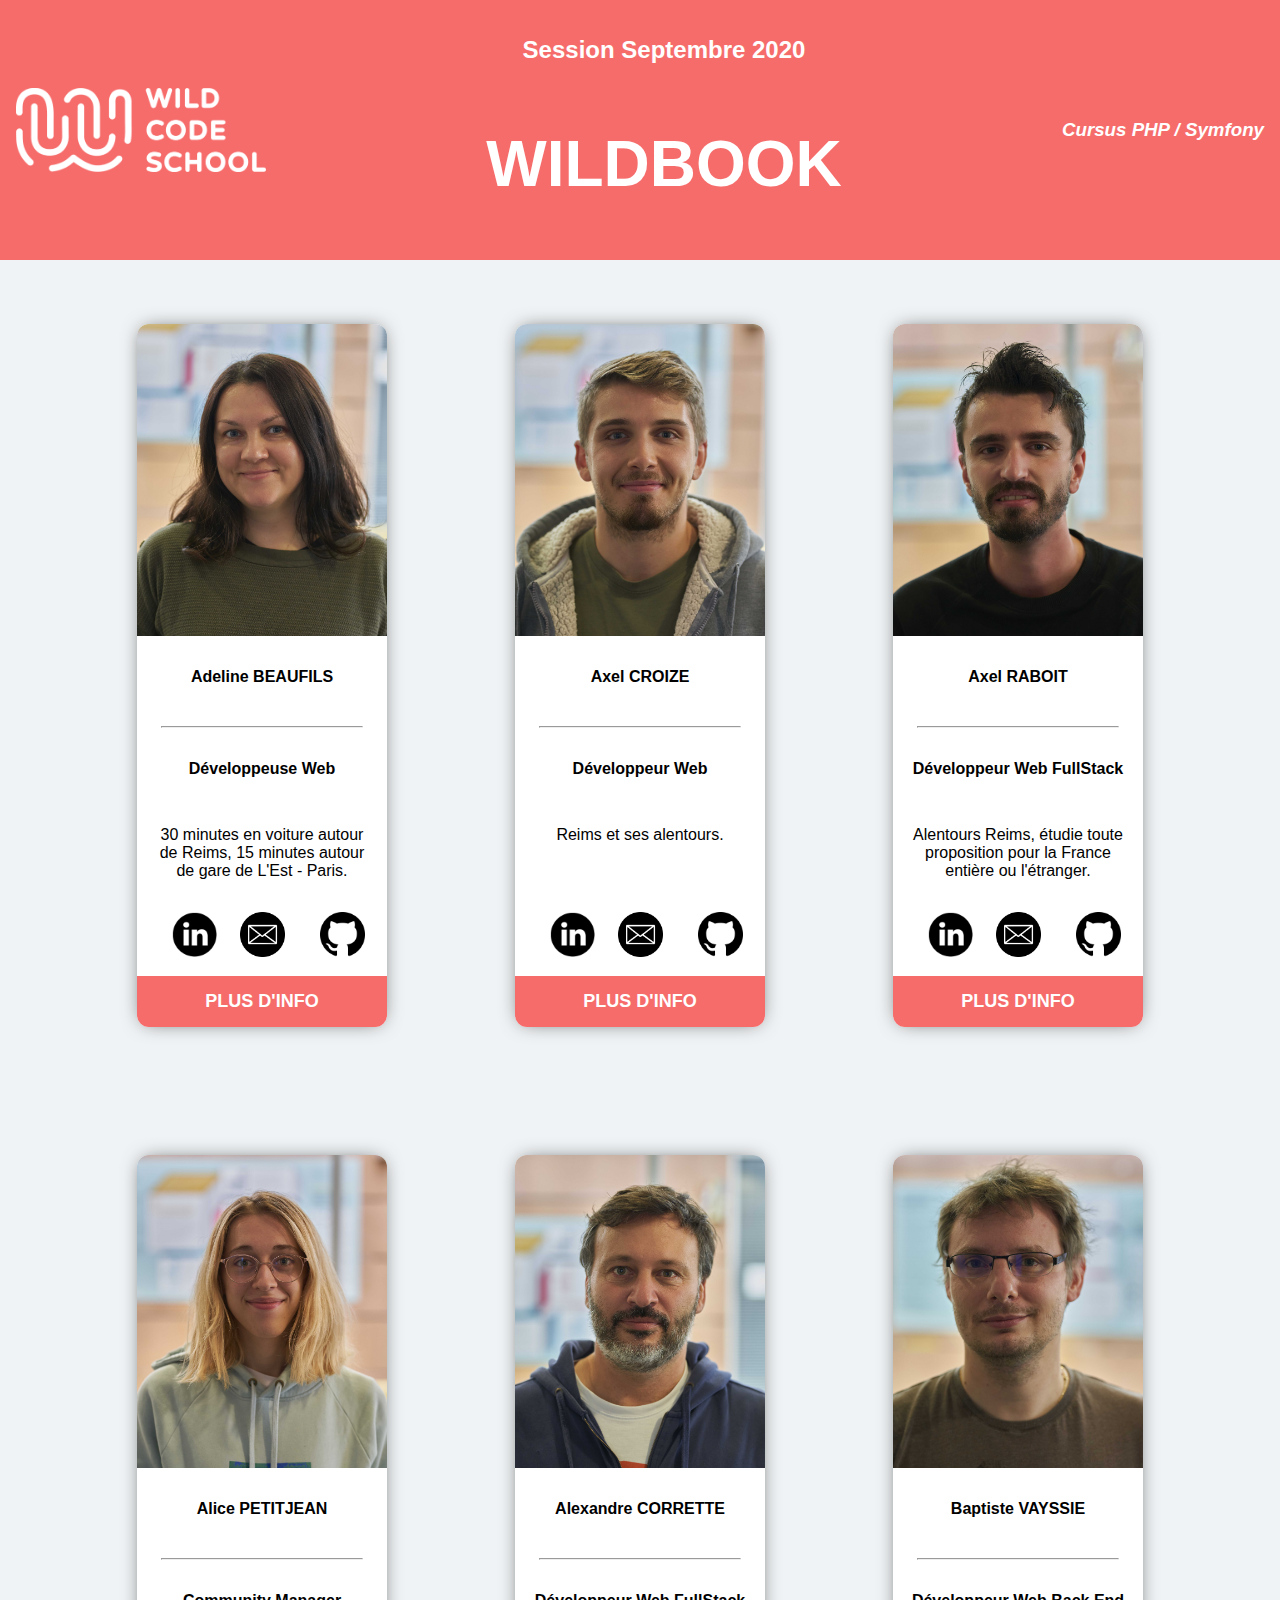
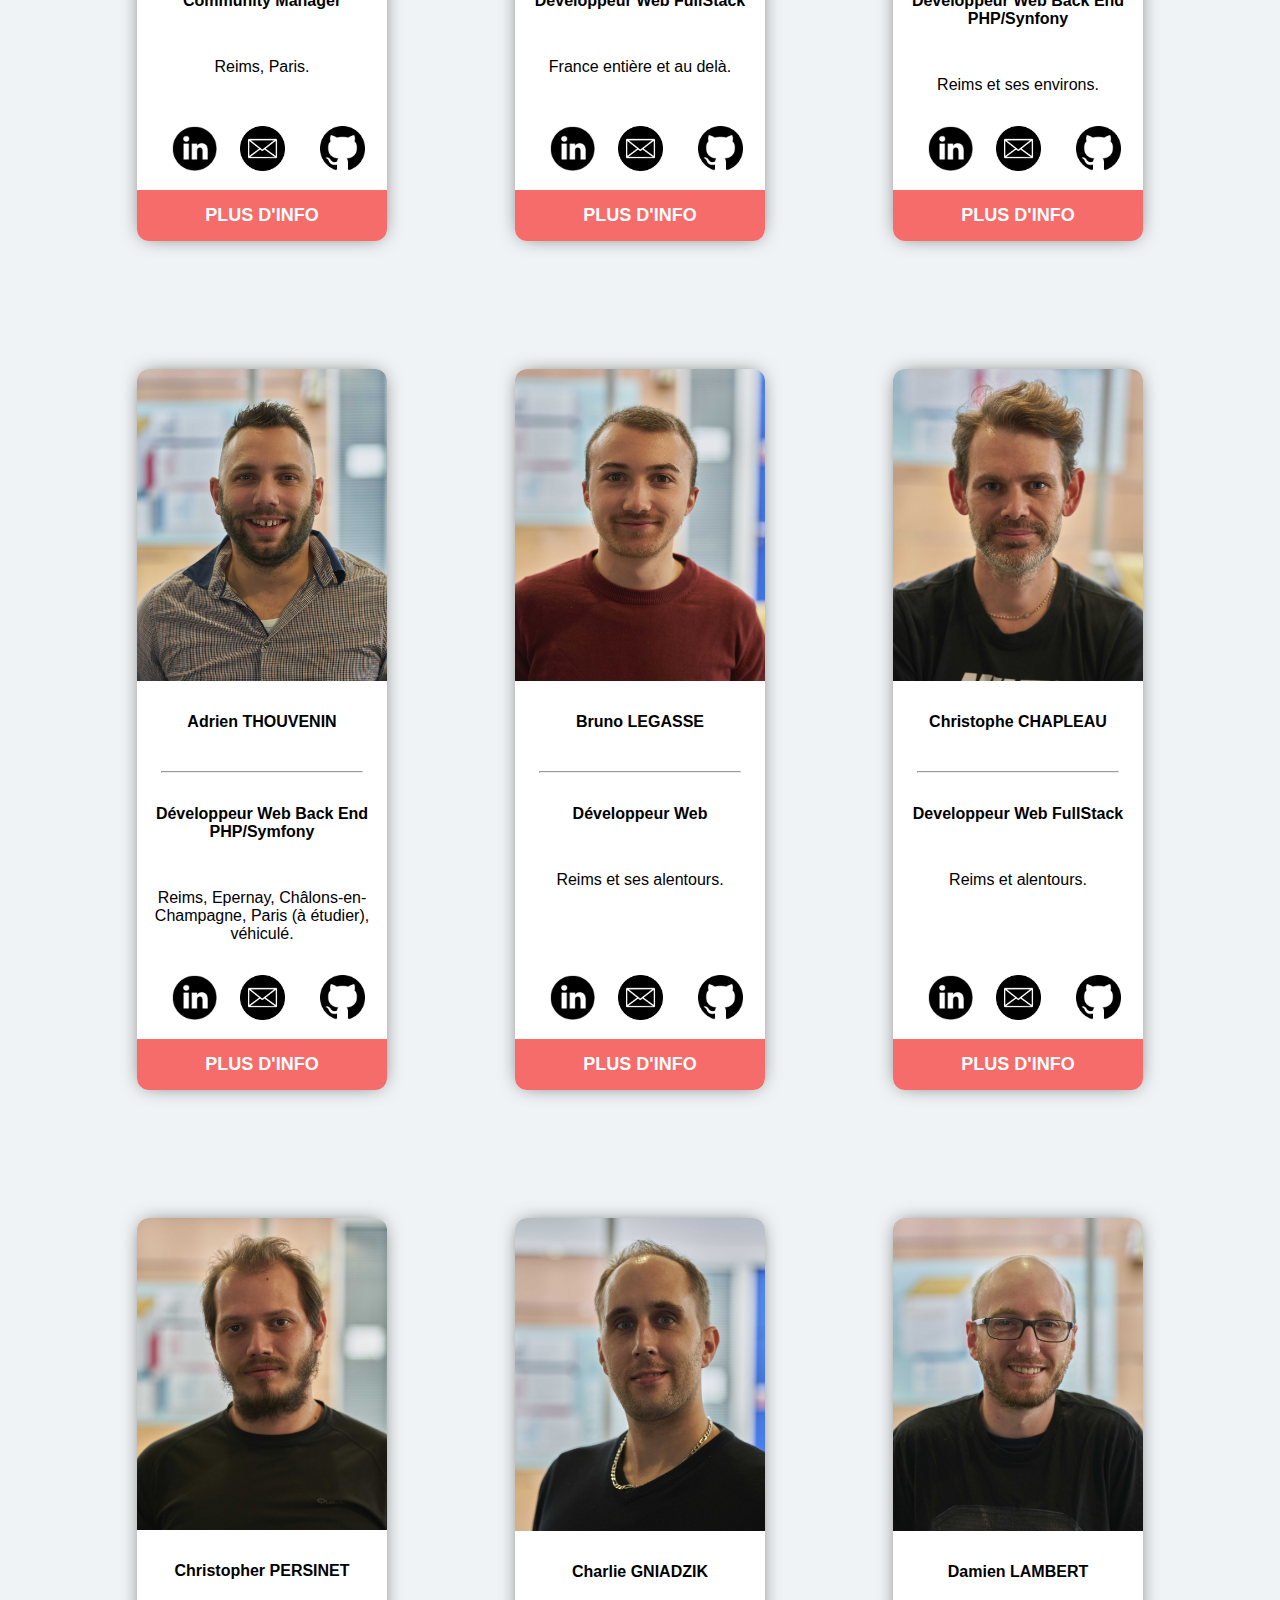
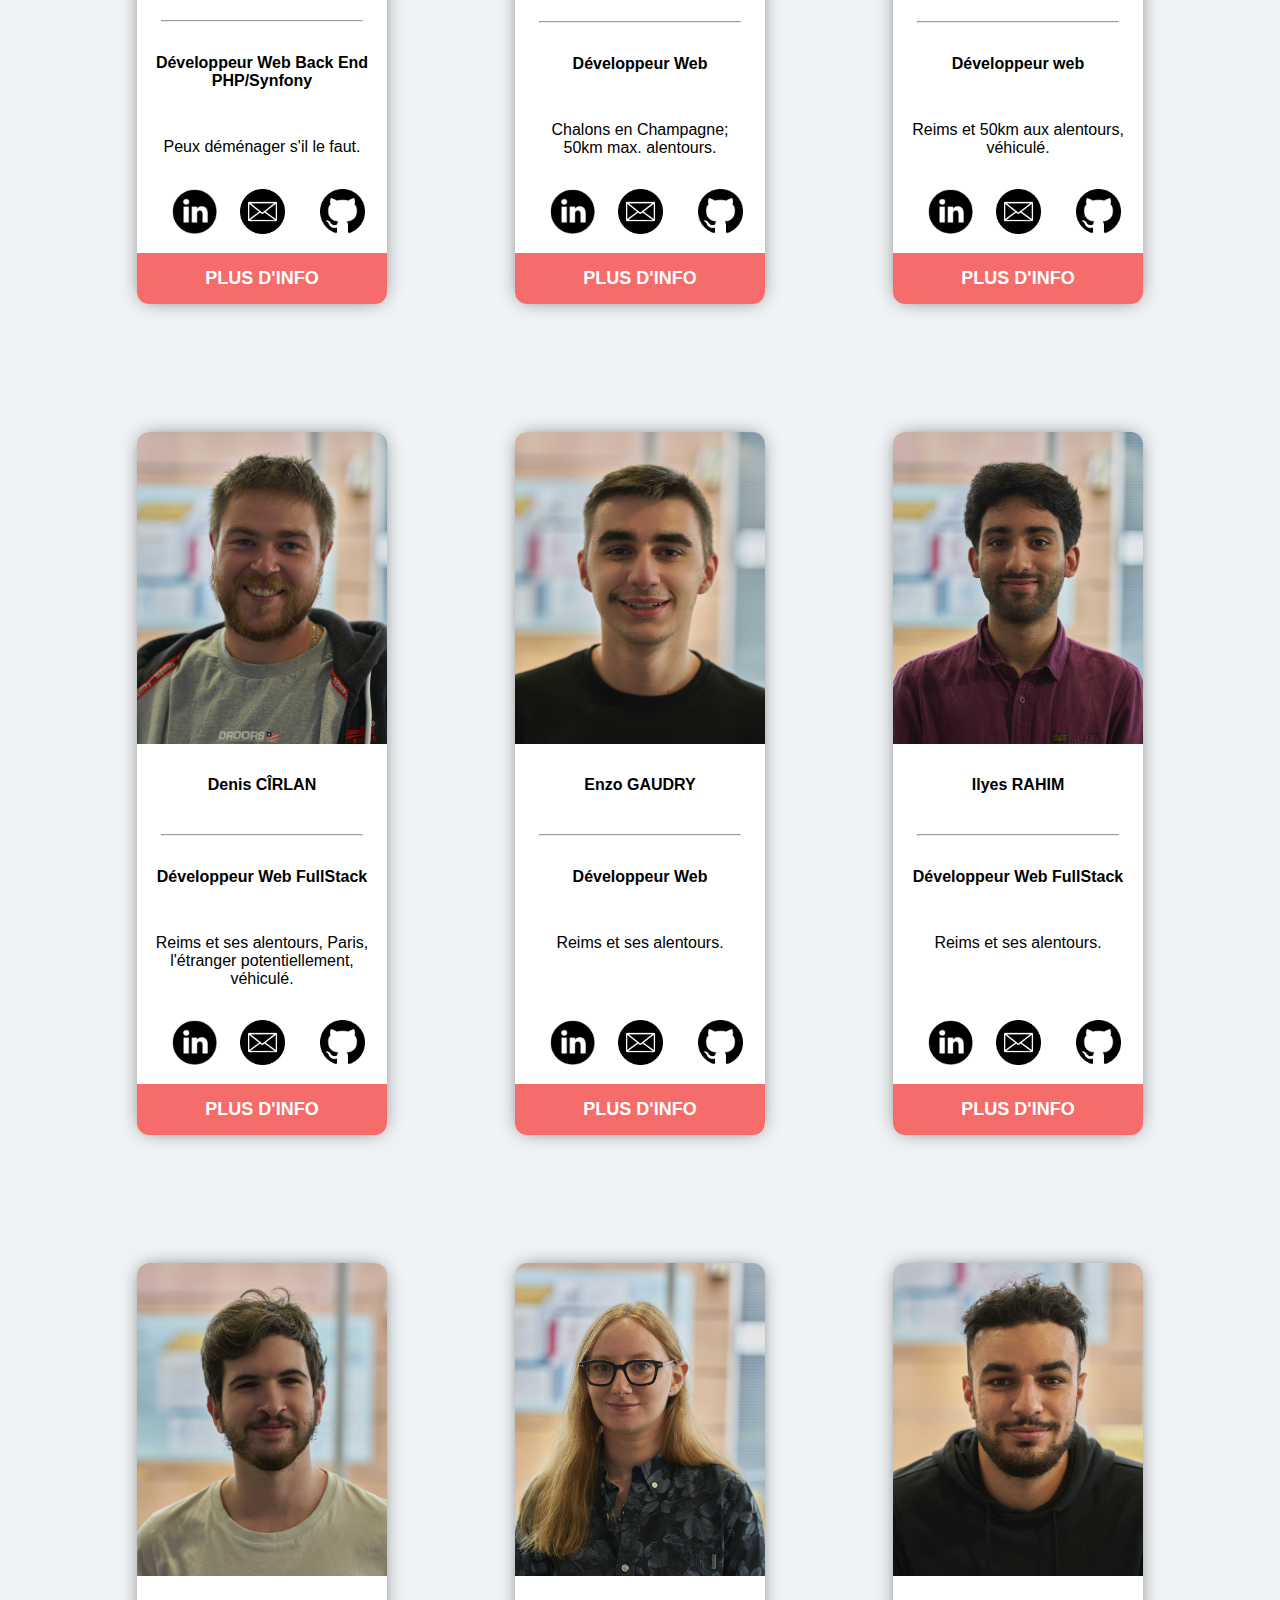
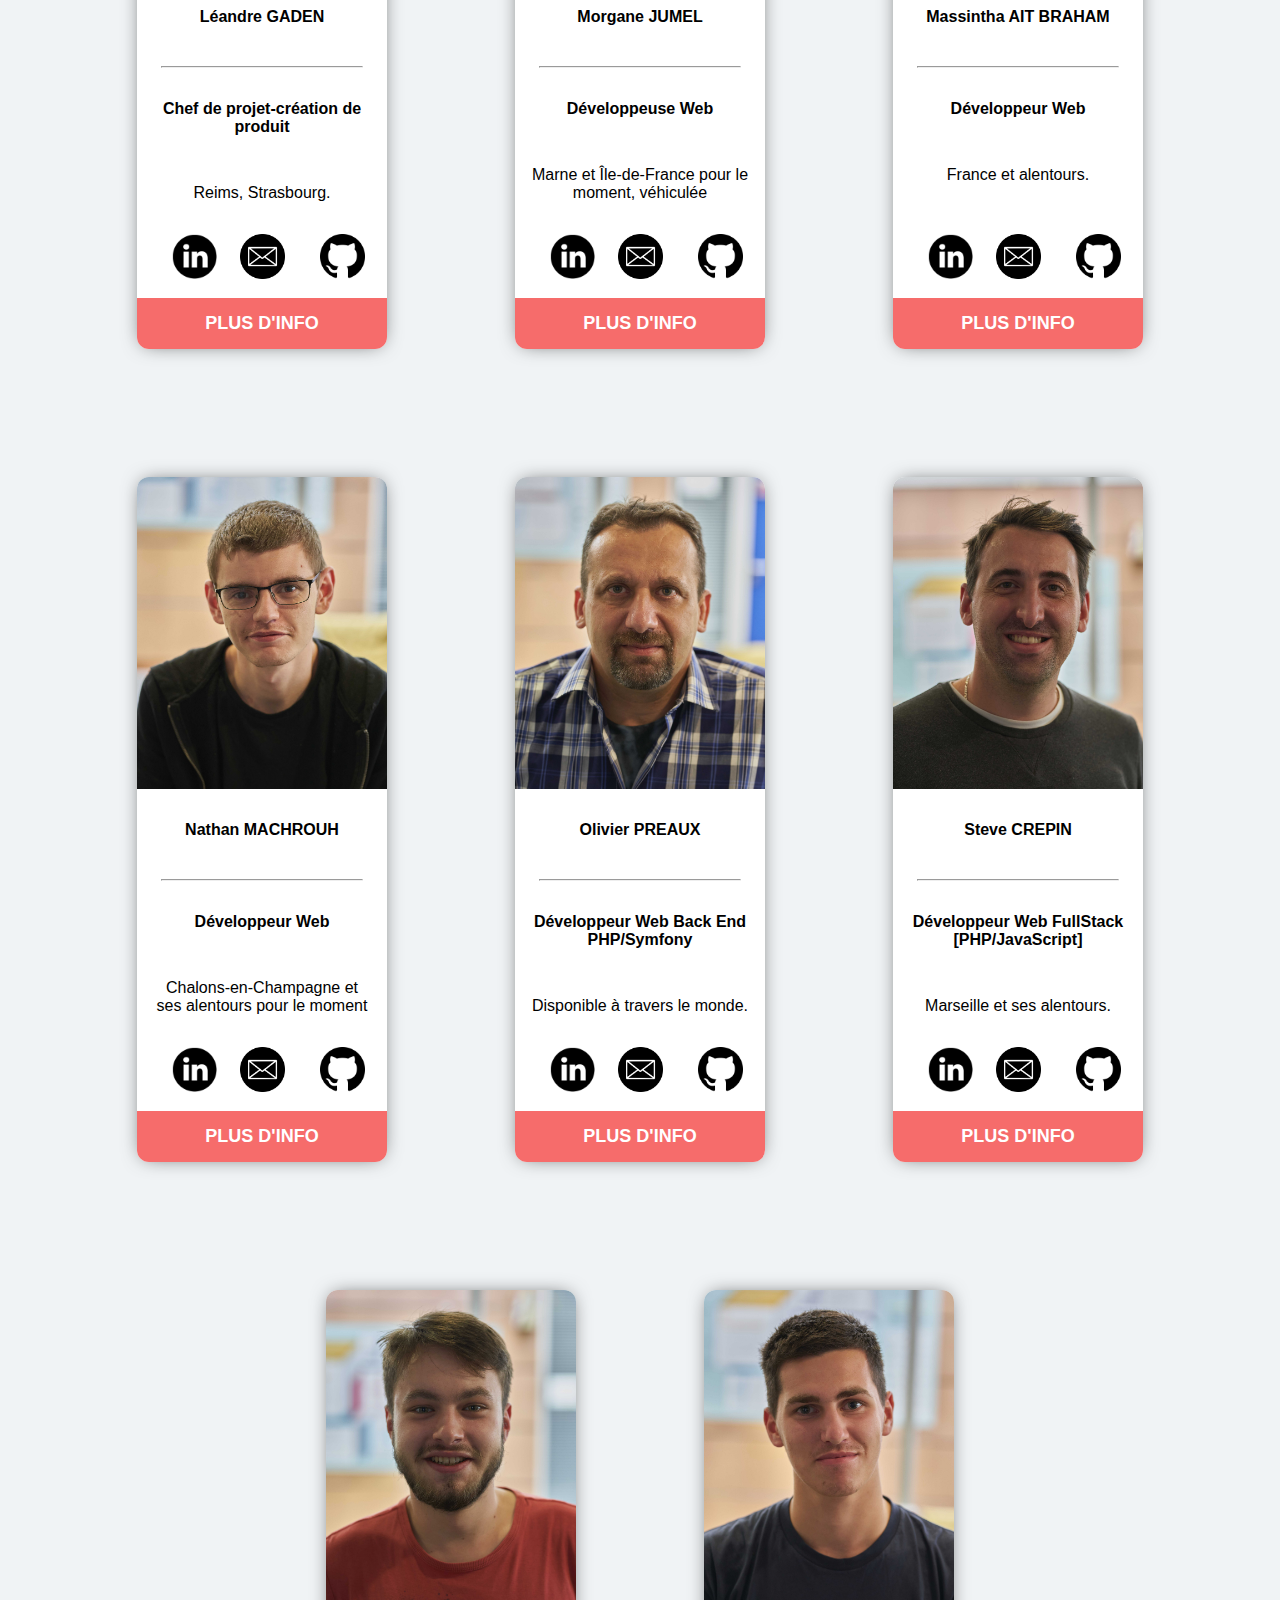
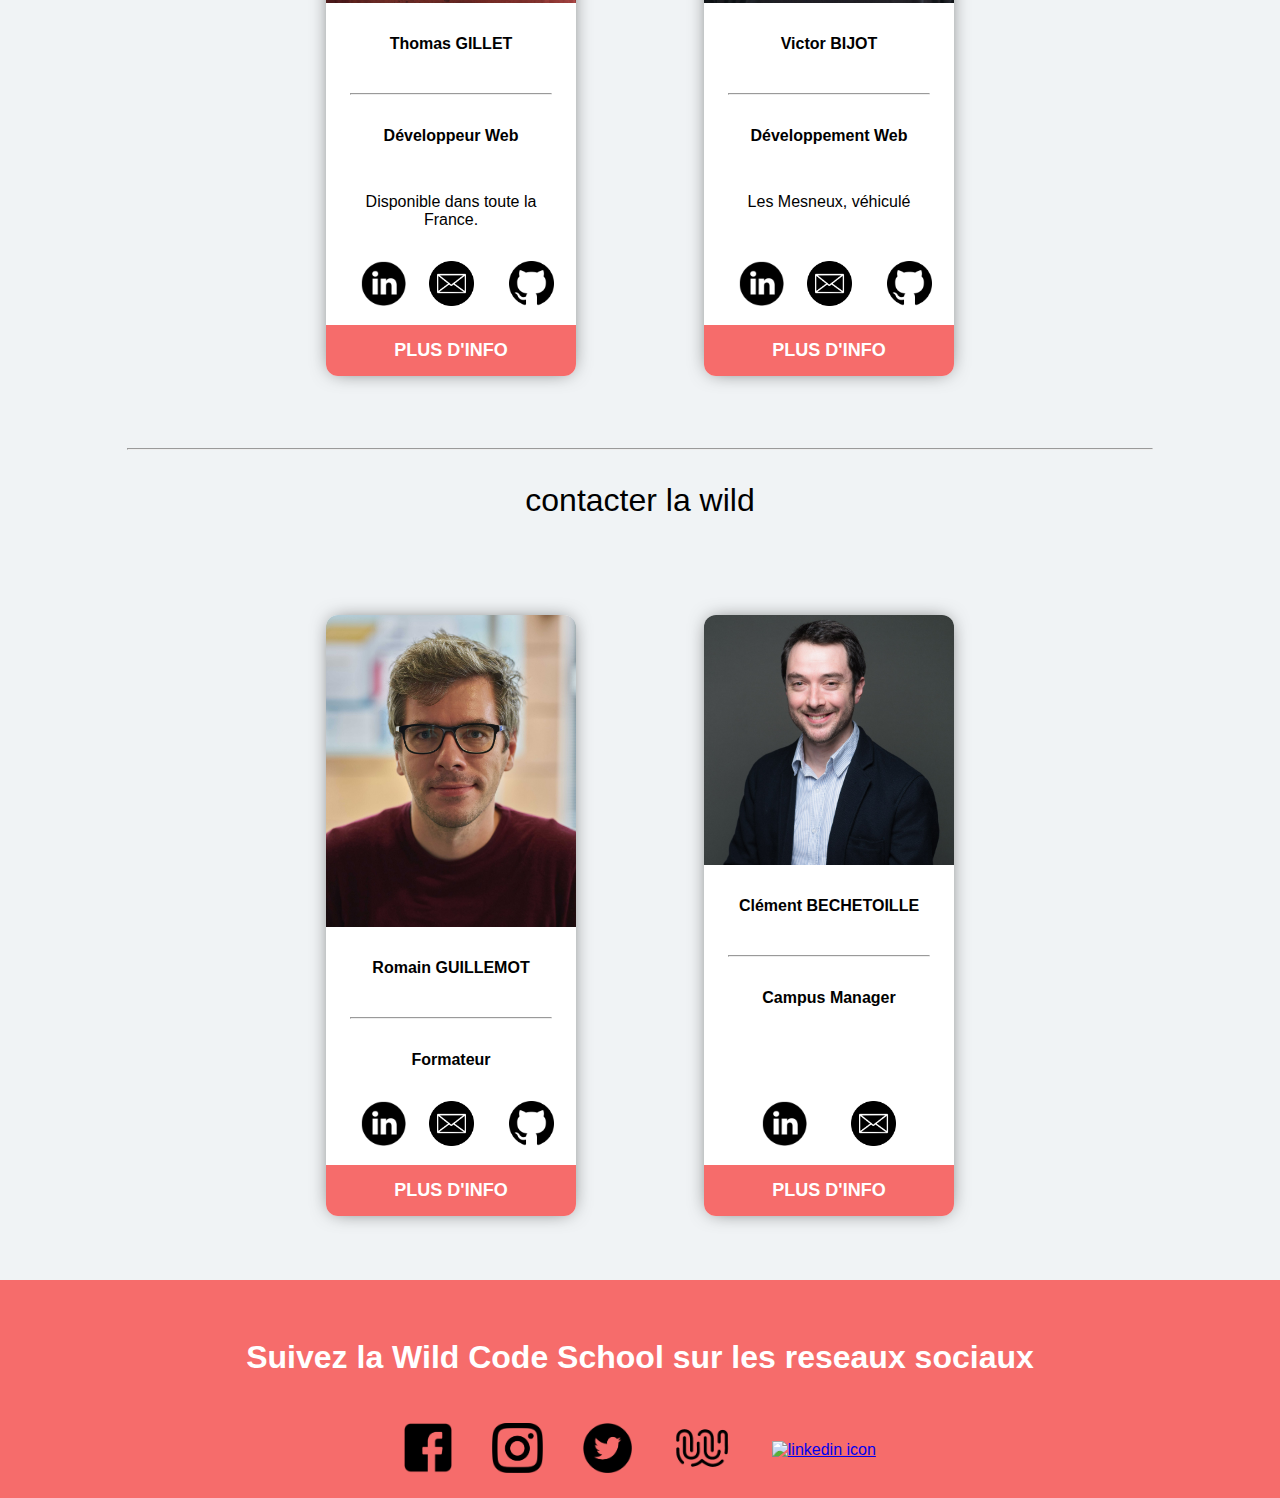
==== commit 640a7771: "Grossissement leger des logos cards" ====
--- a/index.html
+++ b/index.html
@@ -25,78 +25,87 @@
     <section>
         <div class="card">
             <img class="portrait" src="img/pictures-profile/adeline.jpg" alt="Portrait Adeline Beaufils">
-                <p><strong>Adeline BEAUFILS</strong></p>
-                <hr>
-                <p class="intitule-poste"><strong>Développeuse web </strong></p>
-                <p>30 minutes en voiture autour de Reims, 15 minutes autour de l'est - Paris.</p>
-            <div class="reseaux">
-                <a href="https://www.linkedin.com/in/adeline-beaufils-6382b61b8/"><img class="logo" src="img/cards/linkedin-logo-e1407144392549.png" alt="Linkedin Adeline Beaufils"></a>
-                <img data-copy="adeline.beaufils@gmail.com" class="logo email"  onclick="notyfCopyOnClick()" src="img/cards/At_sign.svg.png" alt="Email Adeline Beaufils">
-                <a href="https://github.com/Adeline-BEAUFILS"><img class="logo" src="img/cards/githubicon.png" alt="GitHub Adeline Beaufils"></a>
-            </div>
-                <button onclick="togglePopup(1)">Plus d'info</button>
-                <div class="popup" id="popup-1">
-                    <div class="overlay"></div>
-                    <div class="content">
-                      <div class="close-btn" onclick="togglePopup(1)">&times;</div>
-                      <p class="popup-title">Avant la WCS :</p>
-                      <p>Approvisionneuse, Logisticienne</p>
-                      <p class="popup-title">Objectif futur</p>
-                      <p>S'épanouir dans sa reconversion</p>
-                      <p class="popup-title">Traits de caractère</p>
-                      <p>Curieuse, Polyvalente, Atypique</p>
-                    </div>
-                </div>
+            <p><strong>Adeline BEAUFILS</strong></p>
+            <hr>
+            <p class="intitule-poste"><strong>Développeuse Web</strong></p>
+            <p>30 minutes en voiture autour de Reims, 15 minutes autour de gare de L'Est - Paris.</p>
+            <div class="reseaux">
+                <a href="https://www.linkedin.com/in/adeline-beaufils-6382b61b8/"><img class="logo"
+                        src="img/cards/linkedin-logo-e1407144392549.png" alt="Linkedin Adeline Beaufils"></a>
+                <img data-copy="adeline.beaufils@gmail.com" class="logo email" onclick="notyfCopyOnClick()"
+                    src="img/cards/At_sign.svg.png" alt="Email Adeline Beaufils">
+                <a href="https://github.com/Adeline-BEAUFILS"><img class="logo" src="img/cards/githubicon.png"
+                        alt="GitHub Adeline Beaufils"></a>
+            </div>
+            <button onclick="togglePopup(1)">Plus d'info</button>
+            <div class="popup" id="popup-1">
+                <div class="overlay"></div>
+                <div class="content">
+                    <div class="close-btn" onclick="togglePopup(1)">&times;</div>
+                    <p class="popup-title">Avant la WCS:</p>
+                    <p>Approvisionneuse, Logisticienne.</p>
+                    <p class="popup-title">Objectif futur:</p>
+                    <p>S'épanouir dans sa reconversion.</p>
+                    <p class="popup-title">Traits de caractère:</p>
+                    <p>Curieuse, Polyvalente, Atypique.</p>
+                </div>
+            </div>
         </div>
         <div class="card">
             <img class="portrait" src="img/pictures-profile/axelc.jpg" alt="Portrait Axel Croizé">
             <p><strong>Axel CROIZE</strong></p>
             <hr>
-            <p class="intitule-poste"><strong>Développeur web </strong></p>
-            <p>Reims et alentours.</p>
-            <div class="reseaux">
-                <a href="https://www.linkedin.com/in/axel-croiz%C3%A9-8402ab1b8/"><img class="logo" src="img/cards/linkedin-logo-e1407144392549.png" alt="Linkedin Axel Croizé"></a>
-                <img data-copy="axelcroizepro@gmail.com" class="logo email2"  onclick="notyfCopyOnClick()" src="img/cards/At_sign.svg.png" alt="Email Axel Croizé">
-                <a href="https://github.com/Tolexia/"><img class="logo" src="img/cards/githubicon.png" alt="GitHub Axel Croizé"></a>
-            </div>
-                <button onclick="togglePopup(2)">Plus d'info</button>
-                <div class="popup" id="popup-2">
-                    <div class="overlay"></div>
-                    <div class="content">
-                        <div class="close-btn" onclick="togglePopup(2)">&times;</div>
-                        <p class="popup-title">Avant la WCS :</p>
-                        <p>Mécanicien rafale dans l'Armée de l'air</p>
-                        <p class="popup-title">Objectif futur</p>
-                        <p>S'épanouir dans un métier stimulant avec de multiples facettes</p>
-                        <p class="popup-title">Traits de caractère</p>
-                        <p>Curieux, Intègre, Bienveillant</p>
-                      </div>
-                </div>
+            <p class="intitule-poste"><strong>Développeur Web</strong></p>
+            <p>Reims et ses alentours.</p>
+            <div class="reseaux">
+                <a href="https://www.linkedin.com/in/axel-croiz%C3%A9-8402ab1b8/"><img class="logo"
+                        src="img/cards/linkedin-logo-e1407144392549.png" alt="Linkedin Axel Croizé"></a>
+                <img data-copy="axelcroizepro@gmail.com" class="logo email2" onclick="notyfCopyOnClick()"
+                    src="img/cards/At_sign.svg.png" alt="Email Axel Croizé">
+                <a href="https://github.com/Tolexia/"><img class="logo" src="img/cards/githubicon.png"
+                        alt="GitHub Axel Croizé"></a>
+            </div>
+            <button onclick="togglePopup(2)">Plus d'info</button>
+            <div class="popup" id="popup-2">
+                <div class="overlay"></div>
+                <div class="content">
+                    <div class="close-btn" onclick="togglePopup(2)">&times;</div>
+                    <p class="popup-title">Avant la WCS:</p>
+                    <p>Mécanicien rafale dans l'Armée de l'air.</p>
+                    <p class="popup-title">Objectif futur:</p>
+                    <p>S'épanouir dans un métier stimulant avec de multiples facettes.</p>
+                    <p class="popup-title">Traits de caractère:</p>
+                    <p>Curieux, Intègre, Bienveillant.</p>
+                </div>
+            </div>
         </div>
         <div class="card">
             <img class="portrait" src="img/pictures-profile/axelr.jpg" alt="Portrait Axel Raboit">
             <p><strong>Axel RABOIT</strong></p>
             <hr>
-            <p class="intitule-poste"><strong>Développeur Web FullStack </strong></p>
-            <p>Alentours Reims, étudie toute proposition pour la France entière ou à l'étranger.</p>
-            <div class="reseaux">
-                <a href="https://www.linkedin.com/in/axel-raboit/"><img class="logo" src="img/cards/linkedin-logo-e1407144392549.png" alt="Linkedin Axel Raboit"></a>
-                <img data-copy="axel.raboit@gmail.com" class="logo email3"  onclick="notyfCopyOnClick()" src="img/cards/At_sign.svg.png" alt="Email Axel Raboit">
-                <a href="https://github.com/AxelRaboit"><img class="logo" src="img/cards/githubicon.png" alt="GitHub Axel Raboit"></a>
-            </div>
-                <button onclick="togglePopup(3)">Plus d'info</button>
-                <div class="popup" id="popup-3">
-                    <div class="overlay"></div>
-                    <div class="content">
-                      <div class="close-btn" onclick="togglePopup(3)">&times;</div>
-                      <p class="popup-title">Avant la WCS :</p>
-                      <p>Camionneur International USA/CAN</p>
-                      <p class="popup-title">Objectif futur :</p>
-                      <p>Intégrer une équipe motivée, avec beaucoup d'ambition.</p>
-                      <p class="popup-title">Traits de caractère :</p>
-                      <p>Motivé, Travailleur, Impliqué</p>
-                    </div>
-                </div>
+            <p class="intitule-poste"><strong>Développeur Web FullStack</strong></p>
+            <p>Alentours Reims, étudie toute proposition pour la France entière ou l'étranger.</p>
+            <div class="reseaux">
+                <a href="https://www.linkedin.com/in/axel-raboit/"><img class="logo"
+                        src="img/cards/linkedin-logo-e1407144392549.png" alt="Linkedin Axel Raboit"></a>
+                <img data-copy="axel.raboit@gmail.com" class="logo email3" onclick="notyfCopyOnClick()"
+                    src="img/cards/At_sign.svg.png" alt="Email Axel Raboit">
+                <a href="https://github.com/AxelRaboit"><img class="logo" src="img/cards/githubicon.png"
+                        alt="GitHub Axel Raboit"></a>
+            </div>
+            <button onclick="togglePopup(3)">Plus d'info</button>
+            <div class="popup" id="popup-3">
+                <div class="overlay"></div>
+                <div class="content">
+                    <div class="close-btn" onclick="togglePopup(3)">&times;</div>
+                    <p class="popup-title">Avant la WCS:</p>
+                    <p>Camionneur International USA/CAN.</p>
+                    <p class="popup-title">Objectif futur:</p>
+                    <p>Intégrer une équipe motivée, avec beaucoup d'ambition.</p>
+                    <p class="popup-title">Traits de caractère:</p>
+                    <p>Motivé, Travailleur, Impliqué.</p>
+                </div>
+            </div>
 
         </div>
         <div class="card">
@@ -106,298 +115,339 @@
             <p class="intitule-poste"><strong>Community Manager</strong></p>
             <p>Reims, Paris.</p>
             <div class="reseaux">
-                <a href="https://www.linkedin.com/in/alice-petitjean-36729419b/"><img class="logo" src="img/cards/linkedin-logo-e1407144392549.png" alt="Linkedin Alice Petitjean"></a>
-                <img data-copy="alice.petitjean.19@neoma-bs.com" class="logo email4"  onclick="notyfCopyOnClick()" src="img/cards/At_sign.svg.png" alt="Email Alice Petitjean">
-                <a href="https://github.com/alicepetitjean"><img class="logo" src="img/cards/githubicon.png" alt="GitHub Alice Petitjean"></a>
-            </div>
-                <button onclick="togglePopup(4)">Plus d'info</button>
-                <div class="popup" id="popup-4">
-                    <div class="overlay"></div>
-                    <div class="content">
-                      <div class="close-btn" onclick="togglePopup(4)">&times;</div>
-                      <p class="popup-title">Avant la WCS :</p>
-                      <p>Etudiante à NEOMA Business School</p>
-                      <p class="popup-title">Objectif futur :</p>
-                      <p>Travailler en équipe avec des gens motivés et pouvoir se rapprocher du domaine de l'évènementiel</p>
-                      <p class="popup-title">Traits de caractère :</p>
-                      <p>Curieuse, motivée, à l'écoute</p>
-                    </div>
-                </div>
+                <a href="https://www.linkedin.com/in/alice-petitjean-36729419b/"><img class="logo"
+                        src="img/cards/linkedin-logo-e1407144392549.png" alt="Linkedin Alice Petitjean"></a>
+                <img data-copy="alice.petitjean.19@neoma-bs.com" class="logo email4" onclick="notyfCopyOnClick()"
+                    src="img/cards/At_sign.svg.png" alt="Email Alice Petitjean">
+                <a href="https://github.com/alicepetitjean"><img class="logo" src="img/cards/githubicon.png"
+                        alt="GitHub Alice Petitjean"></a>
+            </div>
+            <button onclick="togglePopup(4)">Plus d'info</button>
+            <div class="popup" id="popup-4">
+                <div class="overlay"></div>
+                <div class="content">
+                    <div class="close-btn" onclick="togglePopup(4)">&times;</div>
+                    <p class="popup-title">Avant la WCS:</p>
+                    <p>Etudiante à NEOMA Business School.</p>
+                    <p class="popup-title">Objectif futur:</p>
+                    <p>Travailler en équipe avec des gens motivés et pouvoir se rapprocher du domaine de l'évènementiel.
+                    </p>
+                    <p class="popup-title">Traits de caractère:</p>
+                    <p>Curieuse, motivée, à l'écoute.</p>
+                </div>
+            </div>
         </div>
         <div class="card">
             <img class="portrait" src="img/pictures-profile/alexandre.jpg" alt="Portrait Alexandre Corrette">
             <p><strong>Alexandre CORRETTE</strong></p>
             <hr>
-            <p class="intitule-poste"><strong>Développeur Web PHP/Symfony/Notions de JS</strong></p>
+            <p class="intitule-poste"><strong>Développeur Web FullStack</strong></p>
             <p>France entière et au delà.</p>
             <div class="reseaux">
-                <a href="https://www.linkedin.com/in/alexandre-corrette-818a9533/"><img class="logo" src="img/cards/linkedin-logo-e1407144392549.png" alt="Linkedin Alexandre Corrette"></a>
-                <img data-copy="alexandrecorrette@gmail.com" class="logo email5"  onclick="notyfCopyOnClick()" src="img/cards/At_sign.svg.png" alt="Email Alexandre Corrette">
-                <a href="https://github.com/Alexcorrette2A"><img class="logo" src="img/cards/githubicon.png" alt="GitHubt Alexandre Corrette"></a>
-            </div>
-                <button onclick="togglePopup(5)">Plus d'info</button>
-                <div class="popup" id="popup-5">
-                    <div class="overlay"></div>
-                    <div class="content">
-                      <div class="close-btn" onclick="togglePopup(5)">&times;</div>
-                      <p class="popup-title">Avant la WCS :</p>
-                      <p>Commercial puis chef de cuisine</p>
-                      <p class="popup-title">Objectif futur :</p>
-                      <p>Developper ses compétences rapidement pour le compte d'une entreprise puis travailler à son compte</p>
-                      <p class="popup-title">Traits de caractère :</p>
-                      <p>Curieux, résilient, motivé</p>
-                    </div>
-                </div>
+                <a href="https://www.linkedin.com/in/alexandre-corrette-818a9533/"><img class="logo"
+                        src="img/cards/linkedin-logo-e1407144392549.png" alt="Linkedin Alexandre Corrette"></a>
+                <img data-copy="alexandrecorrette@gmail.com" class="logo email5" onclick="notyfCopyOnClick()"
+                    src="img/cards/At_sign.svg.png" alt="Email Alexandre Corrette">
+                <a href="https://github.com/Alexcorrette2A"><img class="logo" src="img/cards/githubicon.png"
+                        alt="GitHubt Alexandre Corrette"></a>
+            </div>
+            <button onclick="togglePopup(5)">Plus d'info</button>
+            <div class="popup" id="popup-5">
+                <div class="overlay"></div>
+                <div class="content">
+                    <div class="close-btn" onclick="togglePopup(5)">&times;</div>
+                    <p class="popup-title">Avant la WCS:</p>
+                    <p>Commercial puis chef de cuisine.</p>
+                    <p class="popup-title">Objectif futur:</p>
+                    <p>Developper ses compétences rapidement pour le compte d'une entreprise puis travailler à son
+                        compte.</p>
+                    <p class="popup-title">Traits de caractère:</p>
+                    <p>Curieux, résilient, motivé.</p>
+                </div>
+            </div>
         </div>
         <div class="card">
             <img class="portrait" src="img/pictures-profile/baptiste.jpg" alt="Portrait Baptiste Vayssie">
             <p><strong>Baptiste VAYSSIE</strong></p>
             <hr>
-            <p class="intitule-poste"><strong>Développeur PHP/Synfony</strong></p>
+            <p class="intitule-poste"><strong>Développeur Web Back End PHP/Synfony</strong></p>
             <p>Reims et ses environs.</p>
             <div class="reseaux">
-                <a href="https://www.linkedin.com/in/baptiste-vayssi%C3%A9-0a62b71b8/"><img class="logo" src="img/cards/linkedin-logo-e1407144392549.png" alt="Linkedin Baptiste Vayssie"></a>
-                <img data-copy="vayssie.web@gmail.com" class="logo email6"  onclick="notyfCopyOnClick()" src="img/cards/At_sign.svg.png" alt="Email Baptiste Vayssie">
-                <a href="https://github.com/Vayssie-web"><img class="logo" src="img/cards/githubicon.png" alt="GitHubt Baptiste Vayssie"></a>
-            </div>
-                <button onclick="togglePopup(6)">Plus d'info</button>
-                <div class="popup" id="popup-6">
-                    <div class="overlay"></div>
-                    <div class="content">
-                      <div class="close-btn" onclick="togglePopup(6)">&times;</div>
-                      <p class="popup-title">Avant la WCS :</p>
-                      <p>Educateur Spécialisé</p>
-                      <p class="popup-title">Objectif futur :</p>
-                      <p>Intégrer une équipe dynamique et s'épanouir dans la voie du développement</p>
-                      <p class="popup-title">Traits de caractère :</p>
-                      <p>Calme, curieux, ayant un bon esprit d'équipe</p>
-                    </div>
-                </div>
+                <a href="https://www.linkedin.com/in/baptiste-vayssi%C3%A9-0a62b71b8/"><img class="logo"
+                        src="img/cards/linkedin-logo-e1407144392549.png" alt="Linkedin Baptiste Vayssie"></a>
+                <img data-copy="vayssie.web@gmail.com" class="logo email6" onclick="notyfCopyOnClick()"
+                    src="img/cards/At_sign.svg.png" alt="Email Baptiste Vayssie">
+                <a href="https://github.com/Vayssie-web"><img class="logo" src="img/cards/githubicon.png"
+                        alt="GitHubt Baptiste Vayssie"></a>
+            </div>
+            <button onclick="togglePopup(6)">Plus d'info</button>
+            <div class="popup" id="popup-6">
+                <div class="overlay"></div>
+                <div class="content">
+                    <div class="close-btn" onclick="togglePopup(6)">&times;</div>
+                    <p class="popup-title">Avant la WCS:</p>
+                    <p>Educateur Spécialisé.</p>
+                    <p class="popup-title">Objectif futur:</p>
+                    <p>Intégrer une équipe dynamique et s'épanouir dans la voie du développement.</p>
+                    <p class="popup-title">Traits de caractère:</p>
+                    <p>Calme, curieux, ayant un bon esprit d'équipe.</p>
+                </div>
+            </div>
         </div>
         <div class="card">
             <img class="portrait" src="img/pictures-profile/adrien.jpg" alt="Portrait Adrien Thouvenin">
             <p><strong>Adrien THOUVENIN</strong></p>
             <hr>
-            <p class="intitule-poste"><strong>Développeur Web PHP/Symfony</strong></p>
-            <p>Reims , Epernay, Chalons-en-Champagne; Paris (a étudier ), véhiculé.</p>
-            <div class="reseaux">
-                <a href="https://www.linkedin.com/in/adrien-thouvenin-a42b101a2/"><img class="logo" src="img/cards/linkedin-logo-e1407144392549.png" alt="Linkedin Adrien Thouvenin"></a>
-                <img data-copy="adaura51@gmail.com" class="logo email7"  onclick="notyfCopyOnClick()" src="img/cards/At_sign.svg.png" alt="Email Adrien Thouvenin">
-                <a href="https://github.com/AdThouv"><img class="logo" src="img/cards/githubicon.png" alt="GitHub Adrien Thouvenin"></a>
-            </div>
-                <button onclick="togglePopup(7)">Plus d'info</button>
-                <div class="popup" id="popup-7">
-                    <div class="overlay"></div>
-                    <div class="content">
-                      <div class="close-btn" onclick="togglePopup(7)">&times;</div>
-                      <p class="popup-title">Avant la WCS :</p>
-                      <p>Boucher / Charcutier / Traiteur en grande surface</p>
-                      <p class="popup-title">Objectif futur :</p>
-                      <p>Intégrer une entreprise pour s'épanouir dans les métiers de Développement. Réaliser des projets variés.</p>
-                      <p class="popup-title">Traits de caractère :</p>
-                      <p>Dynamique, investi , joyeux</p>
-                    </div>
-                </div>
+            <p class="intitule-poste"><strong>Développeur Web Back End PHP/Symfony</strong></p>
+            <p>Reims, Epernay, Châlons-en-Champagne, Paris (à étudier), véhiculé.</p>
+            <div class="reseaux">
+                <a href="https://www.linkedin.com/in/adrien-thouvenin-a42b101a2/"><img class="logo"
+                        src="img/cards/linkedin-logo-e1407144392549.png" alt="Linkedin Adrien Thouvenin"></a>
+                <img data-copy="adaura51@gmail.com" class="logo email7" onclick="notyfCopyOnClick()"
+                    src="img/cards/At_sign.svg.png" alt="Email Adrien Thouvenin">
+                <a href="https://github.com/AdThouv"><img class="logo" src="img/cards/githubicon.png"
+                        alt="GitHub Adrien Thouvenin"></a>
+            </div>
+            <button onclick="togglePopup(7)">Plus d'info</button>
+            <div class="popup" id="popup-7">
+                <div class="overlay"></div>
+                <div class="content">
+                    <div class="close-btn" onclick="togglePopup(7)">&times;</div>
+                    <p class="popup-title">Avant la WCS:</p>
+                    <p>Boucher / Charcutier / Traiteur en grande surface.</p>
+                    <p class="popup-title">Objectif futur:</p>
+                    <p>Intégrer une entreprise pour s'épanouir dans les métiers de Développement. Réaliser des projets
+                        variés.</p>
+                    <p class="popup-title">Traits de caractère:</p>
+                    <p>Dynamique, investi , joyeux.</p>
+                </div>
+            </div>
         </div>
         <div class="card">
             <img class="portrait" src="img/pictures-profile/bruno.jpg" alt="Portrait Bruno Lagasse">
             <p><strong>Bruno LEGASSE</strong></p>
             <hr>
             <p class="intitule-poste"><strong>Développeur Web</strong></p>
-            <p>Reims.</p>
-            <div class="reseaux">
-                <a href="https://www.linkedin.com/in/bruno-lagasse-8a699716a/"><img class="logo" src="img/cards/linkedin-logo-e1407144392549.png" alt="Linkedin Bruno Lagasse"></a>
-                <img data-copy="brlagasse@gmail.com" class="logo email8"  onclick="notyfCopyOnClick()" src="img/cards/At_sign.svg.png" alt="Email Bruno Lagasse">
-                <a href="https://github.com/BrunoLagasse"><img class="logo" src="img/cards/githubicon.png" alt="GitHub Bruno Lagasse"></a>
-            </div>
-                <button onclick="togglePopup(8)">Plus d'info</button>
-                <div class="popup" id="popup-8">
-                    <div class="overlay"></div>
-                    <div class="content">
-                      <div class="close-btn" onclick="togglePopup(8)">&times;</div>
-                      <p class="popup-title">Avant la WCS :</p>
-                      <p>Boucher / Équipier polyvalent restau rapide</p>
-                      <p class="popup-title">Objectif futur :</p>
-                      <p>Entreprendre une nouvelle vie et de nouvelles perspectives grâce à son futur métier de développeur</p>
-                      <p class="popup-title">Traits de caractère :</p>
-                      <p>Enthousiaste, travail d'équipe, polyvalent</p>
-                    </div>
-                </div>
+            <p>Reims et ses alentours.</p>
+            <div class="reseaux">
+                <a href="https://www.linkedin.com/in/bruno-lagasse-8a699716a/"><img class="logo"
+                        src="img/cards/linkedin-logo-e1407144392549.png" alt="Linkedin Bruno Lagasse"></a>
+                <img data-copy="brlagasse@gmail.com" class="logo email8" onclick="notyfCopyOnClick()"
+                    src="img/cards/At_sign.svg.png" alt="Email Bruno Lagasse">
+                <a href="https://github.com/BrunoLagasse"><img class="logo" src="img/cards/githubicon.png"
+                        alt="GitHub Bruno Lagasse"></a>
+            </div>
+            <button onclick="togglePopup(8)">Plus d'info</button>
+            <div class="popup" id="popup-8">
+                <div class="overlay"></div>
+                <div class="content">
+                    <div class="close-btn" onclick="togglePopup(8)">&times;</div>
+                    <p class="popup-title">Avant la WCS:</p>
+                    <p>Boucher / Équipier polyvalent restau rapide.</p>
+                    <p class="popup-title">Objectif futur:</p>
+                    <p>Entreprendre une nouvelle vie et de nouvelles perspectives grâce à son futur métier de
+                        développeur.</p>
+                    <p class="popup-title">Traits de caractère:</p>
+                    <p>Enthousiaste, travail d'équipe, polyvalent.</p>
+                </div>
+            </div>
         </div>
         <div class="card">
             <img class="portrait" src="img/pictures-profile/christophe.jpg" alt="Portrait Christophe Chapleau">
             <p><strong>Christophe CHAPLEAU</strong></p>
             <hr>
-            <p class="intitule-poste"><strong>Web developer full stack</strong></p>
+            <p class="intitule-poste"><strong>Developpeur Web FullStack</strong></p>
             <p>Reims et alentours.</p>
             <div class="reseaux">
-                <a href="https://www.linkedin.com/in/christophe-chapleau-0b92b51b8/"><img class="logo" src="img/cards/linkedin-logo-e1407144392549.png" alt="Linkedin Christophe Chapleau"></a>
-                <img data-copy="ch.chapleau@gmail.com" class="logo email9"  onclick="notyfCopyOnClick()" src="img/cards/At_sign.svg.png" alt="Email Christophe Chapleau">
-                <a href="https://github.com/cchapleau"><img class="logo" src="img/cards/githubicon.png" alt="GitHub Christophe Chapleau"></a>
-            </div>
-                <button onclick="togglePopup(9)">Plus d'info</button>
-                <div class="popup" id="popup-9">
-                    <div class="overlay"></div>
-                    <div class="content">
-                      <div class="close-btn" onclick="togglePopup(9)">&times;</div>
-                      <p class="popup-title">Avant la WCS :</p>
-                      <p>Responsable financier</p>
-                      <p class="popup-title">Objectif futur :</p>
-                      <p>Devenir Web developper Full Stack et en faire son métier</p>
-                      <p class="popup-title">Traits de caractère :</p>
-                      <p>Motivé, professionnel, à l'écoute, curieux, esprit d'équipe</p>  
-                    </div>
-                </div>
+                <a href="https://www.linkedin.com/in/christophe-chapleau-0b92b51b8/"><img class="logo"
+                        src="img/cards/linkedin-logo-e1407144392549.png" alt="Linkedin Christophe Chapleau"></a>
+                <img data-copy="ch.chapleau@gmail.com" class="logo email9" onclick="notyfCopyOnClick()"
+                    src="img/cards/At_sign.svg.png" alt="Email Christophe Chapleau">
+                <a href="https://github.com/cchapleau"><img class="logo" src="img/cards/githubicon.png"
+                        alt="GitHub Christophe Chapleau"></a>
+            </div>
+            <button onclick="togglePopup(9)">Plus d'info</button>
+            <div class="popup" id="popup-9">
+                <div class="overlay"></div>
+                <div class="content">
+                    <div class="close-btn" onclick="togglePopup(9)">&times;</div>
+                    <p class="popup-title">Avant la WCS:</p>
+                    <p>Responsable financier.</p>
+                    <p class="popup-title">Objectif futur:</p>
+                    <p>Devenir Web developper Full Stack et en faire son métier.</p>
+                    <p class="popup-title">Traits de caractère:</p>
+                    <p>Motivé, professionnel, à l'écoute, curieux, esprit d'équipe.</p>
+                </div>
+            </div>
         </div>
         <div class="card">
             <img class="portrait" src="img/pictures-profile/christopher.jpg" alt="Portrait Christopher Persinet">
             <p><strong>Christopher PERSINET</strong></p>
             <hr>
-            <p class="intitule-poste"><strong>Développeur web/mobile => PHP/Synfony</strong></p>
+            <p class="intitule-poste"><strong>Développeur Web Back End PHP/Synfony</strong></p>
             <p>Peux déménager s'il le faut.</p>
             <div class="reseaux">
-                <a href="https://www.linkedin.com/in/christopher-persinet/"><img class="logo" src="img/cards/linkedin-logo-e1407144392549.png" alt="Linkedin Christopher Persinet"></a>
-                <img data-copy="christopherpersinet@gmail.com" class="logo email10"  onclick="notyfCopyOnClick()" src="img/cards/At_sign.svg.png" alt="Email Christopher Persinet">
-                <a href="https://github.com/Christopher-persinet"><img class="logo" src="img/cards/githubicon.png" alt="GitHub Christopher Persinet"></a>
-            </div>
-                <button onclick="togglePopup(10)">Plus d'info</button>
-                <div class="popup" id="popup-10">
-                    <div class="overlay"></div>
-                    <div class="content">
-                      <div class="close-btn" onclick="togglePopup(10)">&times;</div>
-                      <p class="popup-title">Avant la WCS :</p>
-                      <p>ELS/vendeur à boulanger</p>
-                      <p class="popup-title">Objectif futur :</p>
-                      <p>Pouvoir être autonome et faire le métier qu'il apprécie</p>
-                      <p class="popup-title">Traits de caractère :</p>
-                      <p>Motivé, Bienveillant, Travailleur</p>
-                    </div>
-                </div>
+                <a href="https://www.linkedin.com/in/christopher-persinet/"><img class="logo"
+                        src="img/cards/linkedin-logo-e1407144392549.png" alt="Linkedin Christopher Persinet"></a>
+                <img data-copy="christopherpersinet@gmail.com" class="logo email10" onclick="notyfCopyOnClick()"
+                    src="img/cards/At_sign.svg.png" alt="Email Christopher Persinet">
+                <a href="https://github.com/Christopher-persinet"><img class="logo" src="img/cards/githubicon.png"
+                        alt="GitHub Christopher Persinet"></a>
+            </div>
+            <button onclick="togglePopup(10)">Plus d'info</button>
+            <div class="popup" id="popup-10">
+                <div class="overlay"></div>
+                <div class="content">
+                    <div class="close-btn" onclick="togglePopup(10)">&times;</div>
+                    <p class="popup-title">Avant la WCS:</p>
+                    <p>ELS/vendeur à boulanger.</p>
+                    <p class="popup-title">Objectif futur:</p>
+                    <p>Pouvoir être autonome et faire le métier qu'il apprécie.</p>
+                    <p class="popup-title">Traits de caractère:</p>
+                    <p>Motivé, Bienveillant, Travailleur.</p>
+                </div>
+            </div>
         </div>
         <div class="card">
             <img class="portrait" src="img/pictures-profile/charlie.jpg" alt="Portrait Charlie Gniadzik">
             <p><strong>Charlie GNIADZIK</strong></p>
             <hr>
-            <p class="intitule-poste"><strong>Développeur web</strong></p>
+            <p class="intitule-poste"><strong>Développeur Web</strong></p>
             <p>Chalons en Champagne; 50km max. alentours.</p>
             <div class="reseaux">
-                <a href="https://www.linkedin.com/in/charlie-g-384b651b6/"><img class="logo" src="img/cards/linkedin-logo-e1407144392549.png" alt="Linkedin Charlie Gniadzik"></a>
-                <img data-copy="gnidzik.charlie@gmail.com" class="logo email11"  onclick="notyfCopyOnClick()" src="img/cards/At_sign.svg.png" alt="Email Charlie Gniadzik">
-                <a href="https://github.com/Machou"><img class="logo" src="img/cards/githubicon.png" alt="GitHubt Charlie Gniadzik"></a>
-            </div>
-                <button onclick="togglePopup(11)">Plus d'info</button>
-                <div class="popup" id="popup-11">
-                    <div class="overlay"></div>
-                    <div class="content">
-                      <div class="close-btn" onclick="togglePopup(11)">&times;</div>
-                      <p class="popup-title">Avant la WCS :</p>
-                      <p>Père au foyer</p>
-                      <p class="popup-title">Objectif futur :</p>
-                      <p>Devenir développeur web confirmé dans une entreprise du CAC40</p>
-                      <p class="popup-title">Traits de caractère :</p>
-                      <p>Joyeux, intègre, curieux</p>
-                    </div>
-                </div>
+                <a href="https://www.linkedin.com/in/charlie-g-384b651b6/"><img class="logo"
+                        src="img/cards/linkedin-logo-e1407144392549.png" alt="Linkedin Charlie Gniadzik"></a>
+                <img data-copy="gnidzik.charlie@gmail.com" class="logo email11" onclick="notyfCopyOnClick()"
+                    src="img/cards/At_sign.svg.png" alt="Email Charlie Gniadzik">
+                <a href="https://github.com/Machou"><img class="logo" src="img/cards/githubicon.png"
+                        alt="GitHubt Charlie Gniadzik"></a>
+            </div>
+            <button onclick="togglePopup(11)">Plus d'info</button>
+            <div class="popup" id="popup-11">
+                <div class="overlay"></div>
+                <div class="content">
+                    <div class="close-btn" onclick="togglePopup(11)">&times;</div>
+                    <p class="popup-title">Avant la WCS:</p>
+                    <p>Père au foyer.</p>
+                    <p class="popup-title">Objectif futur:</p>
+                    <p>Devenir développeur web confirmé dans une entreprise du CAC40.</p>
+                    <p class="popup-title">Traits de caractère:</p>
+                    <p>Joyeux, intègre, curieux.</p>
+                </div>
+            </div>
         </div>
         <div class="card">
             <img class="portrait" src="img/pictures-profile/damien.jpg" alt="Portrait Damien Lambert">
             <p><strong>Damien LAMBERT</strong></p>
             <hr>
             <p class="intitule-poste"><strong>Développeur web</strong></p>
-            <p>Reims et 50km aux alentours, j'ai une voiture.</p>
-            <div class="reseaux">
-                <a href="https://www.linkedin.com/in/damien-lambert-98b2b01b8/"><img class="logo" src="img/cards/linkedin-logo-e1407144392549.png" alt="Linkedin Damien Lambert"></a>
-                <img data-copy="damien.lambert999@gmail.com" class="logo email12"  onclick="notyfCopyOnClick()" src="img/cards/At_sign.svg.png" alt="Email Damien Lambert">
-                <a href="https://github.com/Damien008"><img class="logo" src="img/cards/githubicon.png" alt="GitHub Damien Lambert"></a>
-            </div>
-                <button onclick="togglePopup(12)">Plus d'info</button>
-                <div class="popup" id="popup-12">
-                    <div class="overlay"></div>
-                    <div class="content">
-                      <div class="close-btn" onclick="togglePopup(12)">&times;</div>
-                      <p class="popup-title">Avant la WCS :</p>
-                      <p>Vendeur technique en hypermarché</p>
-                      <p class="popup-title">Objectif futur :</p>
-                      <p>Pouvoir intégrer une entreprise en tant que développeur web</p>
-                      <p class="popup-title">Traits de caractère :</p>
-                      <p>Ponctuel, motivé, joyeux</p>
-                    </div>
-                </div>
+            <p>Reims et 50km aux alentours, véhiculé.</p>
+            <div class="reseaux">
+                <a href="https://www.linkedin.com/in/damien-lambert-98b2b01b8/"><img class="logo"
+                        src="img/cards/linkedin-logo-e1407144392549.png" alt="Linkedin Damien Lambert"></a>
+                <img data-copy="damien.lambert999@gmail.com" class="logo email12" onclick="notyfCopyOnClick()"
+                    src="img/cards/At_sign.svg.png" alt="Email Damien Lambert">
+                <a href="https://github.com/Damien008"><img class="logo" src="img/cards/githubicon.png"
+                        alt="GitHub Damien Lambert"></a>
+            </div>
+            <button onclick="togglePopup(12)">Plus d'info</button>
+            <div class="popup" id="popup-12">
+                <div class="overlay"></div>
+                <div class="content">
+                    <div class="close-btn" onclick="togglePopup(12)">&times;</div>
+                    <p class="popup-title">Avant la WCS:</p>
+                    <p>Vendeur technique en hypermarché.</p>
+                    <p class="popup-title">Objectif futur:</p>
+                    <p>Pouvoir intégrer une entreprise en tant que développeur web.</p>
+                    <p class="popup-title">Traits de caractère:</p>
+                    <p>Ponctuel, motivé, joyeux.</p>
+                </div>
+            </div>
         </div>
         <div class="card">
             <img class="portrait" src="img/pictures-profile/denis.jpg" alt="Portrait Denis Cirlan">
             <p><strong>Denis CÎRLAN</strong></p>
             <hr>
-            <p class="intitule-poste"><strong>Développeur Web/PHP/Symfony/JS/HTML/ CSS</strong></p>
+            <p class="intitule-poste"><strong>Développeur Web FullStack</strong></p>
             <p>Reims et ses alentours, Paris, l'étranger potentiellement, véhiculé.</p>
             <div class="reseaux">
-                <a href="https://www.linkedin.com/in/denis-c%C3%AErlan-9732aa1b8/"><img class="logo" src="img/cards/linkedin-logo-e1407144392549.png" alt=""></a>
-                <img data-copy="kirlan@hotmail.fr" class="logo email13"  onclick="notyfCopyOnClick()" src="img/cards/At_sign.svg.png" alt="Email Denis Cirlan">
-                <a href="https://github.com/dcirlan"><img class="logo" src="img/cards/githubicon.png" alt="GitHub Denis Cirlan"></a>
-            </div>
-                <button onclick="togglePopup(13)">Plus d'info</button>
-                <div class="popup" id="popup-13">
-                    <div class="overlay"></div>
-                    <div class="content">
-                      <div class="close-btn" onclick="togglePopup(13)">&times;</div>
-                      <p class="popup-title">Avant la WCS :</p>
-                      <p>Agent de sécurité incendie</p>
-                      <p class="popup-title">Objectif futur :</p>
-                      <p>Démarrer un nouveau chapitre : enfin trouver un métier qui lui plaît, et apporter de la stabilité dans sa vie.</p>
-                      <p class="popup-title">Traits de caractère :</p>
-                      <p>Curieux, polyvalent, à l'écoute, stable</p>
-                    </div>
-                </div>
+                <a href="https://www.linkedin.com/in/denis-c%C3%AErlan-9732aa1b8/"><img class="logo"
+                        src="img/cards/linkedin-logo-e1407144392549.png" alt=""></a>
+                <img data-copy="kirlan@hotmail.fr" class="logo email13" onclick="notyfCopyOnClick()"
+                    src="img/cards/At_sign.svg.png" alt="Email Denis Cirlan">
+                <a href="https://github.com/dcirlan"><img class="logo" src="img/cards/githubicon.png"
+                        alt="GitHub Denis Cirlan"></a>
+            </div>
+            <button onclick="togglePopup(13)">Plus d'info</button>
+            <div class="popup" id="popup-13">
+                <div class="overlay"></div>
+                <div class="content">
+                    <div class="close-btn" onclick="togglePopup(13)">&times;</div>
+                    <p class="popup-title">Avant la WCS:</p>
+                    <p>Agent de sécurité incendie.</p>
+                    <p class="popup-title">Objectif futur:</p>
+                    <p>Démarrer un nouveau chapitre: enfin trouver un métier qui lui plaît, et apporter de la stabilité
+                        dans sa vie.</p>
+                    <p class="popup-title">Traits de caractère :</p>
+                    <p>Curieux, polyvalent, à l'écoute, stable</p>
+                </div>
+            </div>
         </div>
         <div class="card">
             <img class="portrait" src="img/pictures-profile/enzo.jpg" alt="Portrait Enzo Gaudry">
             <p><strong>Enzo GAUDRY</strong></p>
             <hr>
             <p class="intitule-poste"><strong>Développeur Web</strong></p>
-            <p>Reims et alentours.</p>
-            <div class="reseaux">
-                <a href="https://www.linkedin.com/in/enzogaudry/"><img class="logo" src="img/cards/linkedin-logo-e1407144392549.png" alt="Linkedin Enzo Gaudry"></a>
-                <img data-copy="enzogaudry1@gmail.com" class="logo email14"  onclick="notyfCopyOnClick()" src="img/cards/At_sign.svg.png" alt="Email Enzo Gaudry">
-                <a href="https://github.com/EnzoGaudry"><img class="logo" src="img/cards/githubicon.png" alt="GitHub Enzo Gaudry"></a>
-            </div>
-                <button onclick="togglePopup(14)">Plus d'info</button>
-                <div class="popup" id="popup-14">
-                    <div class="overlay"></div>
-                    <div class="content">
-                      <div class="close-btn" onclick="togglePopup(14)">&times;</div>
-                      <p class="popup-title">Avant la WCS :</p>
-                      <p>Intérimaire</p>
-                      <p class="popup-title">Objectif futur :</p>
-                      <p>Trouver un job en tant que développeur et refaire 42</p>
-                      <p class="popup-title">Traits de caractère :</p>
-                      <p>Curieux, motivé, patient</p>
-                    </div>
-                </div>
+            <p>Reims et ses alentours.</p>
+            <div class="reseaux">
+                <a href="https://www.linkedin.com/in/enzogaudry/"><img class="logo"
+                        src="img/cards/linkedin-logo-e1407144392549.png" alt="Linkedin Enzo Gaudry"></a>
+                <img data-copy="enzogaudry1@gmail.com" class="logo email14" onclick="notyfCopyOnClick()"
+                    src="img/cards/At_sign.svg.png" alt="Email Enzo Gaudry">
+                <a href="https://github.com/EnzoGaudry"><img class="logo" src="img/cards/githubicon.png"
+                        alt="GitHub Enzo Gaudry"></a>
+            </div>
+            <button onclick="togglePopup(14)">Plus d'info</button>
+            <div class="popup" id="popup-14">
+                <div class="overlay"></div>
+                <div class="content">
+                    <div class="close-btn" onclick="togglePopup(14)">&times;</div>
+                    <p class="popup-title">Avant la WCS:</p>
+                    <p>Intérimaire.</p>
+                    <p class="popup-title">Objectif futur:</p>
+                    <p>Trouver un job en tant que développeur web et refaire 42</p>
+                    <p class="popup-title">Traits de caractère:</p>
+                    <p>Curieux, motivé, patient.</p>
+                </div>
+            </div>
         </div>
         <div class="card">
             <img class="portrait" src="img/pictures-profile/Ilyes.jpg" alt="Portrait Ilyes Rahim">
             <p><strong>Ilyes RAHIM</strong></p>
             <hr>
-            <p class="intitule-poste"><strong>Développeur web/mobile full stack</strong></p>
+            <p class="intitule-poste"><strong>Développeur Web FullStack</strong></p>
             <p>Reims et ses alentours.</p>
             <div class="reseaux">
-                <a href="https://www.linkedin.com/in/ilyes-rahim-aa30291b6/"><img class="logo" src="img/cards/linkedin-logo-e1407144392549.png" alt="Linkedin Ilyes Rahim"></a>
-                <img data-copy="ilyesrahimdev@gmail.com" class="logo email15"  onclick="notyfCopyOnClick()" src="img/cards/At_sign.svg.png" alt="Email Ilyes Rahim">
-                <a href="https://github.com/lyesi"><img class="logo" src="img/cards/githubicon.png" alt="GitHub Ilyes Rahim"></a>
-            </div>
-                <button onclick="togglePopup(15)">Plus d'info</button>
-                <div class="popup" id="popup-15">
-                    <div class="overlay"></div>
-                    <div class="content">
-                      <div class="close-btn" onclick="togglePopup(15)">&times;</div>
-                      <p class="popup-title">Avant la WCS :</p>
-                      <p>Etait au lycée en filière scientifique</p>
-                      <p class="popup-title">Objectif futur :</p>
-                      <p>Être développeur web FullStack avec une bonne équipe</p>
-                      <p class="popup-title">Traits de caractère :</p>
-                      <p>Plein de ressources, bienveillant, à l'écoute des autres</p>
-                    </div>
-                </div>
+                <a href="https://www.linkedin.com/in/ilyes-rahim-aa30291b6/"><img class="logo"
+                        src="img/cards/linkedin-logo-e1407144392549.png" alt="Linkedin Ilyes Rahim"></a>
+                <img data-copy="ilyesrahimdev@gmail.com" class="logo email15" onclick="notyfCopyOnClick()"
+                    src="img/cards/At_sign.svg.png" alt="Email Ilyes Rahim">
+                <a href="https://github.com/lyesi"><img class="logo" src="img/cards/githubicon.png"
+                        alt="GitHub Ilyes Rahim"></a>
+            </div>
+            <button onclick="togglePopup(15)">Plus d'info</button>
+            <div class="popup" id="popup-15">
+                <div class="overlay"></div>
+                <div class="content">
+                    <div class="close-btn" onclick="togglePopup(15)">&times;</div>
+                    <p class="popup-title">Avant la WCS:</p>
+                    <p>Etait au lycée en filière scientifique</p>
+                    <p class="popup-title">Objectif futur:</p>
+                    <p>Être développeur web FullStack avec une bonne équipe.</p>
+                    <p class="popup-title">Traits de caractère:</p>
+                    <p>Plein de ressources, bienveillant, à l'écoute des autres.</p>
+                </div>
+            </div>
         </div>
         <div class="card">
             <img class="portrait" src="img/pictures-profile/leandre.jpg" alt="Portrait Léandre Gaden">
@@ -406,48 +456,54 @@
             <p class="intitule-poste"><strong>Chef de projet-création de produit</strong></p>
             <p>Reims, Strasbourg.</p>
             <div class="reseaux">
-                <a href="https://www.linkedin.com/in/l%C3%A9andre-gaden-2913ba19b/"><img class="logo" src="img/cards/linkedin-logo-e1407144392549.png" alt="Linkedin Leandre Gaden"></a>
-                <img  data-copy="leandre.gaden@gmail.com" class="logo email16"  onclick="notyfCopyOnClick()" src="img/cards/At_sign.svg.png" alt="Email Leandre Gaden">
-                <a href="https://github.com/Mortaag"><img class="logo" src="img/cards/githubicon.png" alt="GitHub Leandre Gaden"></a>
-            </div>
-                <button onclick="togglePopup(16)">Plus d'info</button>
-                <div class="popup" id="popup-16">
-                    <div class="overlay"></div>
-                    <div class="content">
-                      <div class="close-btn" onclick="togglePopup(16)">&times;</div>
-                      <p class="popup-title">Avant la WCS :</p>
-                      <p>Etudiant à NEOMA Business School</p>
-                      <p class="popup-title">Objectif futur :</p>
-                      <p>Intégrer une grande entreprise, payer ses factures</p>
-                      <p class="popup-title">Traits de caractère :</p>
-                      <p>Motivé, impliqué, sérieux</p>
-                    </div>
-                </div>
+                <a href="https://www.linkedin.com/in/l%C3%A9andre-gaden-2913ba19b/"><img class="logo"
+                        src="img/cards/linkedin-logo-e1407144392549.png" alt="Linkedin Leandre Gaden"></a>
+                <img data-copy="leandre.gaden@gmail.com" class="logo email16" onclick="notyfCopyOnClick()"
+                    src="img/cards/At_sign.svg.png" alt="Email Leandre Gaden">
+                <a href="https://github.com/Mortaag"><img class="logo" src="img/cards/githubicon.png"
+                        alt="GitHub Leandre Gaden"></a>
+            </div>
+            <button onclick="togglePopup(16)">Plus d'info</button>
+            <div class="popup" id="popup-16">
+                <div class="overlay"></div>
+                <div class="content">
+                    <div class="close-btn" onclick="togglePopup(16)">&times;</div>
+                    <p class="popup-title">Avant la WCS:</p>
+                    <p>Etudiant à NEOMA Business School.</p>
+                    <p class="popup-title">Objectif futur:</p>
+                    <p>Intégrer une grande entreprise.</p>
+                    <p class="popup-title">Traits de caractère:</p>
+                    <p>Motivé, impliqué, sérieux.</p>
+                </div>
+            </div>
         </div>
         <div class="card">
             <img class="portrait" src="img/pictures-profile/morgane.jpg" alt="Portrait Morgane Jumel">
             <p><strong>Morgane JUMEL</strong></p>
             <hr>
-            <p class="intitule-poste"><strong>Développeur Web</strong></p>
-            <p>Marne et Île-de-France pour le moment (véhiculée).</p>
-            <div class="reseaux">
-                <a href="https://www.linkedin.com/in/morgane-jumel-7b86041b5/"><img class="logo" src="img/cards/linkedin-logo-e1407144392549.png" alt="Linkedin Morgane Jumel"></a>
-                <img data-copy="jumel.morgane@gmail.com" class="logo email17"  onclick="notyfCopyOnClick()" src="img/cards/At_sign.svg.png" alt="Email Morgane Jumel">
-                <a href="https://github.com/MorganeJumel"><img class="logo" src="img/cards/githubicon.png" alt="GitHub Morgane Jumel"></a>
-            </div>
-                <button onclick="togglePopup(17)">Plus d'info</button>
-                <div class="popup" id="popup-17">
-                    <div class="overlay"></div>
-                    <div class="content">
-                      <div class="close-btn" onclick="togglePopup(17)">&times;</div>
-                      <p class="popup-title">Avant la WCS :</p>
-                      <p>Divers métiers dans le tourisme (agent d'escale, réceptionniste)</p>
-                      <p class="popup-title">Objectif futur :</p>
-                      <p>Trouver un métier enrichissant qui m'apporterait une certaine stabilité.</p>
-                      <p class="popup-title">Traits de caractère :</p>
-                      <p>Sérieuse, empathique, travail en équipe.</p>
-                    </div>
-                </div>
+            <p class="intitule-poste"><strong>Développeuse Web</strong></p>
+            <p>Marne et Île-de-France pour le moment, véhiculée</p>
+            <div class="reseaux">
+                <a href="https://www.linkedin.com/in/morgane-jumel-7b86041b5/"><img class="logo"
+                        src="img/cards/linkedin-logo-e1407144392549.png" alt="Linkedin Morgane Jumel"></a>
+                <img data-copy="jumel.morgane@gmail.com" class="logo email17" onclick="notyfCopyOnClick()"
+                    src="img/cards/At_sign.svg.png" alt="Email Morgane Jumel">
+                <a href="https://github.com/MorganeJumel"><img class="logo" src="img/cards/githubicon.png"
+                        alt="GitHub Morgane Jumel"></a>
+            </div>
+            <button onclick="togglePopup(17)">Plus d'info</button>
+            <div class="popup" id="popup-17">
+                <div class="overlay"></div>
+                <div class="content">
+                    <div class="close-btn" onclick="togglePopup(17)">&times;</div>
+                    <p class="popup-title">Avant la WCS:</p>
+                    <p>Divers métiers dans le tourisme (agent d'escale, réceptionniste)</p>
+                    <p class="popup-title">Objectif futur:</p>
+                    <p>Trouver un métier enrichissant qui m'apporterait une certaine stabilité.</p>
+                    <p class="popup-title">Traits de caractère:</p>
+                    <p>Sérieuse, empathique, travail en équipe.</p>
+                </div>
+            </div>
         </div>
         <div class="card">
             <img class="portrait" src="img/pictures-profile/massintha.jpg" alt="Portrait Massintha Ait Braham">
@@ -456,210 +512,238 @@
             <p class="intitule-poste"><strong>Développeur Web</strong></p>
             <p>France et alentours.</p>
             <div class="reseaux">
-                <a href="https://www.linkedin.com/in/massinta-ait-braham-016198172/"><img class="logo" src="img/cards/linkedin-logo-e1407144392549.png" alt="Linkedin Massintha Ait Braham"></a>
-                <img data-copy="massinta.ait-braham@gmail.com" class="logo email18"  onclick="notyfCopyOnClick()" src="img/cards/At_sign.svg.png" alt="Email Massintha Ait Braham">
-                <a href="https://github.com/MassintaAitBraham"><img class="logo" src="img/cards/githubicon.png" alt="GitHub Massintha Ait Braham"></a>
-            </div>
-                <button onclick="togglePopup(18)">Plus d'info</button>
-                <div class="popup" id="popup-18">
-                    <div class="overlay"></div>
-                    <div class="content">
-                      <div class="close-btn" onclick="togglePopup(18)">&times;</div>
-                      <p class="popup-title">Avant la WCS :</p>
-                      <p>Educateur sportif</p>
-                      <p class="popup-title">Objectif futur :</p>
-                      <p>intégrer une équipe afin de commencer le travail </p>
-                      <p class="popup-title">Traits de caractère :</p>
-                      <p>motivé, curieux, travail d'équipe</p>
-                    </div>
-                </div>
+                <a href="https://www.linkedin.com/in/massinta-ait-braham-016198172/"><img class="logo"
+                        src="img/cards/linkedin-logo-e1407144392549.png" alt="Linkedin Massintha Ait Braham"></a>
+                <img data-copy="massinta.ait-braham@gmail.com" class="logo email18" onclick="notyfCopyOnClick()"
+                    src="img/cards/At_sign.svg.png" alt="Email Massintha Ait Braham">
+                <a href="https://github.com/MassintaAitBraham"><img class="logo" src="img/cards/githubicon.png"
+                        alt="GitHub Massintha Ait Braham"></a>
+            </div>
+            <button onclick="togglePopup(18)">Plus d'info</button>
+            <div class="popup" id="popup-18">
+                <div class="overlay"></div>
+                <div class="content">
+                    <div class="close-btn" onclick="togglePopup(18)">&times;</div>
+                    <p class="popup-title">Avant la WCS:</p>
+                    <p>Educateur sportif</p>
+                    <p class="popup-title">Objectif futur:</p>
+                    <p>intégrer une équipe afin de commencer le travail.</p>
+                    <p class="popup-title">Traits de caractère:</p>
+                    <p>motivé, curieux, travail d'équipe.</p>
+                </div>
+            </div>
         </div>
         <div class="card">
             <img class="portrait" src="img/pictures-profile/nathan.jpg" alt="Portrait Nathan Machrouh">
             <p><strong>Nathan MACHROUH</strong></p>
             <hr>
             <p class="intitule-poste"><strong>Développeur Web</strong></p>
-            <p>Chalons-en-Champagne et ses alentours pour le moment.</p>
-            <div class="reseaux">
-                <a href="https://www.linkedin.com/in/nathan-machrouh-ba95521b2/"><img class="logo" src="img/cards/linkedin-logo-e1407144392549.png" alt="Linkedin Nathan Machrouh"></a>
-                <img data-copy="machrouh.nathan@gmail.com" class="logo email19"  onclick="notyfCopyOnClick()" src="img/cards/At_sign.svg.png" alt="Email Nathan Machrouh">
-                <a href="https://github.com/NathanMachrouh"><img class="logo" src="img/cards/githubicon.png" alt="GitHub Nathan Machrouh"></a>
-            </div>
-                <button onclick="togglePopup(19)">Plus d'info</button>
-                <div class="popup" id="popup-19">
-                    <div class="overlay"></div>
-                    <div class="content">
-                      <div class="close-btn" onclick="togglePopup(19)">&times;</div>
-                      <p class="popup-title">Avant la WCS :</p>
-                      <p>Médiateur interculturel </p>
-                      <p class="popup-title">Objectif futur :</p>
-                      <p>Aquérir plus d'expérience en intégrant une bonne équipe pour devenir freelance par la suite</p>
-                      <p class="popup-title">Traits de caractère :</p>
-                      <p>Curieux, ambitieux, polyvalent</p>
-                    </div>
-                </div>
+            <p>Chalons-en-Champagne et ses alentours pour le moment</p>
+            <div class="reseaux">
+                <a href="https://www.linkedin.com/in/nathan-machrouh-ba95521b2/"><img class="logo"
+                        src="img/cards/linkedin-logo-e1407144392549.png" alt="Linkedin Nathan Machrouh"></a>
+                <img data-copy="machrouh.nathan@gmail.com" class="logo email19" onclick="notyfCopyOnClick()"
+                    src="img/cards/At_sign.svg.png" alt="Email Nathan Machrouh">
+                <a href="https://github.com/NathanMachrouh"><img class="logo" src="img/cards/githubicon.png"
+                        alt="GitHub Nathan Machrouh"></a>
+            </div>
+            <button onclick="togglePopup(19)">Plus d'info</button>
+            <div class="popup" id="popup-19">
+                <div class="overlay"></div>
+                <div class="content">
+                    <div class="close-btn" onclick="togglePopup(19)">&times;</div>
+                    <p class="popup-title">Avant la WCS:</p>
+                    <p>Médiateur interculture. </p>
+                    <p class="popup-title">Objectif futur:</p>
+                    <p>Aquérir plus d'expérience en intégrant une bonne équipe pour devenir freelance par la suite.</p>
+                    <p class="popup-title">Traits de caractère:</p>
+                    <p>Curieux, ambitieux, polyvalent.</p>
+                </div>
+            </div>
         </div>
         <div class="card">
             <img class="portrait" src="img/pictures-profile/olivier.jpg" alt="Portrait Olivier Preaux">
             <p><strong>Olivier PREAUX</strong></p>
             <hr>
-            <p class="intitule-poste"><strong>Développeur Web PHP </strong></p>
-            <p>Monde.</p>
-            <div class="reseaux">
-                <a href="https://www.linkedin.com/in/olivier-preaux-b492b31b8/"><img class="logo" src="img/cards/linkedin-logo-e1407144392549.png" alt="Linkedin Olivier Preaux"></a>
-                <img data-copy="olivier.prx@gmail.com" class="logo email20"  onclick="notyfCopyOnClick()" src="img/cards/At_sign.svg.png" alt="Email Olivier Preaux">
-                <a href="https://github.com/Olivier-Preaux"><img class="logo" src="img/cards/githubicon.png" alt="GitHub Olivier Preaux"></a>
-            </div>
-                <button onclick="togglePopup(20)">Plus d'info</button>
-                <div class="popup" id="popup-20">
-                    <div class="overlay"></div>
-                    <div class="content">
-                      <div class="close-btn" onclick="togglePopup(20)">&times;</div>
-                      <p class="popup-title">Avant la WCS :</p>
-                      <p>Commandant Adjoint d'une Brigade Territoriale de Gendarmerie </p>
-                      <p class="popup-title">Objectif futur :</p>
-                      <p>Trouver une nouvelle voie épanouissante </p>
-                      <p class="popup-title">Traits de caractère :</p>
-                      <p>Droit, curieux et bienveillant </p>
-                    </div>
-                </div>
+            <p class="intitule-poste"><strong>Développeur Web Back End PHP/Symfony</strong></p>
+            <p>Disponible à travers le monde.</p>
+            <div class="reseaux">
+                <a href="https://www.linkedin.com/in/olivier-preaux-b492b31b8/"><img class="logo"
+                        src="img/cards/linkedin-logo-e1407144392549.png" alt="Linkedin Olivier Preaux"></a>
+                <img data-copy="olivier.prx@gmail.com" class="logo email20" onclick="notyfCopyOnClick()"
+                    src="img/cards/At_sign.svg.png" alt="Email Olivier Preaux">
+                <a href="https://github.com/Olivier-Preaux"><img class="logo" src="img/cards/githubicon.png"
+                        alt="GitHub Olivier Preaux"></a>
+            </div>
+            <button onclick="togglePopup(20)">Plus d'info</button>
+            <div class="popup" id="popup-20">
+                <div class="overlay"></div>
+                <div class="content">
+                    <div class="close-btn" onclick="togglePopup(20)">&times;</div>
+                    <p class="popup-title">Avant la WCS:</p>
+                    <p>Commandant Adjoint d'une Brigade Territoriale de Gendarmerie.</p>
+                    <p class="popup-title">Objectif futur:</p>
+                    <p>Trouver une nouvelle voie épanouissante.</p>
+                    <p class="popup-title">Traits de caractère:</p>
+                    <p>Droit, curieux et bienveillant.</p>
+                </div>
+            </div>
         </div>
         <div class="card">
             <img class="portrait" src="img/pictures-profile/steve.jpg" alt="Portrait Steve Crepin">
             <p><strong>Steve CREPIN</strong></p>
             <hr>
-            <p class="intitule-poste"><strong>Développeur Web PHP FullStack </strong></p>
+            <p class="intitule-poste"><strong>Développeur Web FullStack [PHP/JavaScript]</strong></p>
             <p>Marseille et ses alentours.</p>
             <div class="reseaux">
-                <a href="https://www.linkedin.com/in/steve-crepin-38588a16b/"><img class="logo" src="img/cards/linkedin-logo-e1407144392549.png" alt="Linkedin Steve Crepin"></a>
-                <img data-copy="steve.crepin@gmail.com" class="logo email21"  onclick="notyfCopyOnClick()" src="img/cards/At_sign.svg.png" alt="Email Steve Crepin">
-                <a href="https://github.com/Schyzofrania"><img class="logo" src="img/cards/githubicon.png" alt="GitHub Steve Crepin"></a>
-            </div>
-                <button onclick="togglePopup(21)">Plus d'info</button>
-                <div class="popup" id="popup-21">
-                    <div class="overlay"></div>
-                    <div class="content">
-                      <div class="close-btn" onclick="togglePopup(21)">&times;</div>
-                      <p class="popup-title">Avant la WCS :</p>
-                      <p>Commercial </p>
-                      <p class="popup-title">Objectif futur :</p>
-                      <p>Determiné à s'épanouir dans un métier d'avenir </p>
-                      <p class="popup-title">Traits de caractère :</p>
-                      <p>Ponctuel , dynamique , esprit d'équipe</p>
-                    </div>
-                </div>
+                <a href="https://www.linkedin.com/in/steve-crepin-38588a16b/"><img class="logo"
+                        src="img/cards/linkedin-logo-e1407144392549.png" alt="Linkedin Steve Crepin"></a>
+                <img data-copy="steve.crepin@gmail.com" class="logo email21" onclick="notyfCopyOnClick()"
+                    src="img/cards/At_sign.svg.png" alt="Email Steve Crepin">
+                <a href="https://github.com/Schyzofrania"><img class="logo" src="img/cards/githubicon.png"
+                        alt="GitHub Steve Crepin"></a>
+            </div>
+            <button onclick="togglePopup(21)">Plus d'info</button>
+            <div class="popup" id="popup-21">
+                <div class="overlay"></div>
+                <div class="content">
+                    <div class="close-btn" onclick="togglePopup(21)">&times;</div>
+                    <p class="popup-title">Avant la WCS:</p>
+                    <p>Commercial.</p>
+                    <p class="popup-title">Objectif futur:</p>
+                    <p>Determiné à s'épanouir dans un métier d'avenir.</p>
+                    <p class="popup-title">Traits de caractère:</p>
+                    <p>Ponctuel , dynamique , esprit d'équipe.</p>
+                </div>
+            </div>
         </div>
         <div class="card">
             <img class="portrait" src="img/pictures-profile/thomas.jpg" alt="Portrait Thomas Gillet">
             <p><strong>Thomas GILLET</strong></p>
             <hr>
-            <p class="intitule-poste"><strong>Développeur Web </strong></p>
-            <p>Toute la france.</p>
-            <div class="reseaux">
-                <a href="https://www.linkedin.com/in/thomas-gillet-59ba851a1/"><img class="logo" src="img/cards/linkedin-logo-e1407144392549.png" alt="Linkedin Thomas Gillet"></a>
-                <img data-copy="thomasglt08@gmail.com" class="logo email22"  onclick="notyfCopyOnClick()" src="img/cards/At_sign.svg.png" alt="Email Thomas Gillet">
-                <a href="https://github.com/thomasgillet-dev"><img class="logo" src="img/cards/githubicon.png" alt="GitHub Thomas Gillet"></a>
-            </div>
-                <button onclick="togglePopup(22)">Plus d'info</button>
-                <div class="popup" id="popup-22">
-                    <div class="overlay"></div>
-                    <div class="content">
-                      <div class="close-btn" onclick="togglePopup(22)">&times;</div>
-                      <p class="popup-title">Avant la WCS :</p>
-                      <p>Année en prepa Web à WEBSTART de Lille </p>
-                      <p class="popup-title">Objectif futur :</p>
-                      <p>Être à son compte et pouvoir libérer sa créativité avec son équipe</p>
-                      <p class="popup-title">Traits de caractère :</p>
-                      <p>Motivé, patient, à l'écoute </p>
-                    </div>
-                </div>
+            <p class="intitule-poste"><strong>Développeur Web</strong></p>
+            <p>Disponible dans toute la France.</p>
+            <div class="reseaux">
+                <a href="https://www.linkedin.com/in/thomas-gillet-59ba851a1/"><img class="logo"
+                        src="img/cards/linkedin-logo-e1407144392549.png" alt="Linkedin Thomas Gillet"></a>
+                <img data-copy="thomasglt08@gmail.com" class="logo email22" onclick="notyfCopyOnClick()"
+                    src="img/cards/At_sign.svg.png" alt="Email Thomas Gillet">
+                <a href="https://github.com/thomasgillet-dev"><img class="logo" src="img/cards/githubicon.png"
+                        alt="GitHub Thomas Gillet"></a>
+            </div>
+            <button onclick="togglePopup(22)">Plus d'info</button>
+            <div class="popup" id="popup-22">
+                <div class="overlay"></div>
+                <div class="content">
+                    <div class="close-btn" onclick="togglePopup(22)">&times;</div>
+                    <p class="popup-title">Avant la WCS:</p>
+                    <p>Année en prepa Web à WEBSTART de Lille.</p>
+                    <p class="popup-title">Objectif futur:</p>
+                    <p>Être à son compte et pouvoir libérer sa créativité avec son équipe.</p>
+                    <p class="popup-title">Traits de caractère:</p>
+                    <p>Motivé, patient, à l'écoute.</p>
+                </div>
+            </div>
         </div>
         <div class="card">
             <img class="portrait" src="img/pictures-profile/victor.jpg" alt="Portrait Victor Bijot">
             <p><strong>Victor BIJOT</strong></p>
             <hr>
             <p class="intitule-poste"><strong>Développement Web</strong></p>
-            <p>Les Mesneux, véhiculé.</p>
-            <div class="reseaux">
-                <a href="https://www.linkedin.com/in/victor-bijot-423b151a0/"><img class="logo" src="img/cards/linkedin-logo-e1407144392549.png" alt="Linkedin Victor Bijot"></a>
-                <img data-copy="victorbijot@gmail.com" class="logo email23"  onclick="notyfCopyOnClick()" src="img/cards/At_sign.svg.png" alt="Email Victor Bijot">
-                <a href="https://github.com/BijotVictor"><img class="logo" src="img/cards/githubicon.png" alt="GitHub Victor Bijot"></a>
-            </div>
-                <button onclick="togglePopup(23)">Plus d'info</button>
-                <div class="popup" id="popup-23">
-                    <div class="overlay"></div>
-                    <div class="content">
-                      <div class="close-btn" onclick="togglePopup(23)">&times;</div>
-                      <p class="popup-title">Avant la WCS :</p>
-                      <p>Etudiant à NEOMA Business School</p>
-                      <p class="popup-title">Objectif futur :</p>
-                      <p>Finir ses études de commerce et rejoindre une grande entreprise</p>
-                      <p class="popup-title">Traits de caractère :</p>
-                      <p>Curieux, bienveillant et ambitieux</p>
-                    </div>
-                </div>
+            <p>Les Mesneux, véhiculé</p>
+            <div class="reseaux">
+                <a href="https://www.linkedin.com/in/victor-bijot-423b151a0/"><img class="logo"
+                        src="img/cards/linkedin-logo-e1407144392549.png" alt="Linkedin Victor Bijot"></a>
+                <img data-copy="victorbijot@gmail.com" class="logo email23" onclick="notyfCopyOnClick()"
+                    src="img/cards/At_sign.svg.png" alt="Email Victor Bijot">
+                <a href="https://github.com/BijotVictor"><img class="logo" src="img/cards/githubicon.png"
+                        alt="GitHub Victor Bijot"></a>
+            </div>
+            <button onclick="togglePopup(23)">Plus d'info</button>
+            <div class="popup" id="popup-23">
+                <div class="overlay"></div>
+                <div class="content">
+                    <div class="close-btn" onclick="togglePopup(23)">&times;</div>
+                    <p class="popup-title">Avant la WCS:</p>
+                    <p>Etudiant à NEOMA Business School.</p>
+                    <p class="popup-title">Objectif futur:</p>
+                    <p>Finir ses études de commerce et rejoindre une grande entreprise.</p>
+                    <p class="popup-title">Traits de caractère:</p>
+                    <p>Curieux, bienveillant et ambitieux.</p>
+                </div>
+            </div>
         </div>
     </section>
     <hr>
     <p class="contact">contacter la wild</p>
     <section>
-            <div class="card">
-                <img class="portrait" src="img/pictures-profile/romain.jpg" alt="Portrait Romain Guillemot">
-                <p><strong>Romain GUILLEMOT</strong></p>
-                <hr>
-                <p class="intitule-poste"><strong>Formateur</strong></p>
-                <div class="reseaux">
-                    <a href="https://www.linkedin.com/in/rguillemot/"><img class="logo" src="img/cards/linkedin-logo-e1407144392549.png" alt="Linkedin Romain Guillemot"></a>
-                    <img data-copy="wasthishelpful@gmail.com" class="logo email24"  onclick="notyfCopyOnClick()" src="img/cards/At_sign.svg.png" alt="Email Romain Guillemot">
-                    <a href="romain.guillemot@wildcodeschool.com"><img class="logo" src="img/cards/githubicon.png" alt="GitHub Romain Guillemot"></a>
-                </div>
-                    <button onclick="togglePopup(24)">Plus d'info</button>
-                    <div class="popup" id="popup-24">
-                        <div class="overlay"></div>
-                        <div class="content">
-                            <div class="close-btn" onclick="togglePopup(24)">&times;</div>
-                            <p class="popup-title">Romain Guillemot</p>
-                            <p>blablar</p>
-                            <p class="popup-title">blabla</p>
-                            <p>blabla</p>
-                            <p class="popup-title">blabla</p>
-                            <p>blabla</p>
-                          </div>
-                    </div>
-            </div>
-            <div class="card">
-                <img class="portrait" src="img/pictures-profile/clement.jpg" alt="Portrait Clement Bechetoille">
-                <p><strong>Clément BECHETOILLE</strong></p>
-                <hr>
-                <p class="intitule-poste"><strong>Campus Manager</strong></p>
-                <div class="reseaux">
-                    <a href="https://www.linkedin.com/in/clementbechetoille/?locale=fr_FR"><img class="logo" src="img/cards/linkedin-logo-e1407144392549.png" alt="Linkedin Clément Bechetoille"></a>
-                    <img data-copy="clement.bechetoille@wildcodeschool.com" class="logo email25" onclick="notyfCopyOnClick()" src="img/cards/At_sign.svg.png" alt="Email Clément Bechetoille">
-                </div>
-                    <button onclick="togglePopup(25)">Plus d'info</button>
-                    <div class="popup" id="popup-25">
-                        <div class="overlay"></div>
-                        <div class="content">
-                            <div class="close-btn" onclick="togglePopup(25)">&times;</div>
-                            <p class="popup-title">Contacter pour les offres <br> d'emplois des étudiants</p>
-                            <p>blabla</p>
-                            <p class="popup-title">blabla</p>
-                            <p>blabla</p>
-                            <p class="popup-title">blabla</p>
-                            <p>blabla</p>
-                          </div>
-                    </div>
-            </div>
+        <div class="card">
+            <img class="portrait" src="img/pictures-profile/romain.jpg" alt="Portrait Romain Guillemot">
+            <p><strong>Romain GUILLEMOT</strong></p>
+            <hr>
+            <p class="intitule-poste"><strong>Formateur</strong></p>
+            <div class="reseaux">
+                <a href="https://www.linkedin.com/in/rguillemot/"><img class="logo"
+                        src="img/cards/linkedin-logo-e1407144392549.png" alt="Linkedin Romain Guillemot"></a>
+                <img data-copy="wasthishelpful@gmail.com" class="logo email24" onclick="notyfCopyOnClick()"
+                    src="img/cards/At_sign.svg.png" alt="Email Romain Guillemot">
+                <a href="romain.guillemot@wildcodeschool.com"><img class="logo" src="img/cards/githubicon.png"
+                        alt="GitHub Romain Guillemot"></a>
+            </div>
+            <button onclick="togglePopup(24)">Plus d'info</button>
+            <div class="popup" id="popup-24">
+                <div class="overlay"></div>
+                <div class="content">
+                    <div class="close-btn" onclick="togglePopup(24)">&times;</div>
+                    <p class="popup-title">Romain Guillemot</p>
+                    <p>blablar</p>
+                    <p class="popup-title">blabla</p>
+                    <p>blabla</p>
+                    <p class="popup-title">blabla</p>
+                    <p>blabla</p>
+                </div>
+            </div>
+        </div>
+        <div class="card">
+            <img class="portrait" src="img/pictures-profile/clement.jpg" alt="Portrait Clement Bechetoille">
+            <p><strong>Clément BECHETOILLE</strong></p>
+            <hr>
+            <p class="intitule-poste"><strong>Campus Manager</strong></p>
+            <div class="reseaux">
+                <a href="https://www.linkedin.com/in/clementbechetoille/?locale=fr_FR"><img class="logo"
+                        src="img/cards/linkedin-logo-e1407144392549.png" alt="Linkedin Clément Bechetoille"></a>
+                <img data-copy="clement.bechetoille@wildcodeschool.com" class="logo email25"
+                    onclick="notyfCopyOnClick()" src="img/cards/At_sign.svg.png" alt="Email Clément Bechetoille">
+            </div>
+            <button onclick="togglePopup(25)">Plus d'info</button>
+            <div class="popup" id="popup-25">
+                <div class="overlay"></div>
+                <div class="content">
+                    <div class="close-btn" onclick="togglePopup(25)">&times;</div>
+                    <p class="popup-title">Contacter pour les offres <br> d'emplois des étudiants</p>
+                    <p>blabla</p>
+                    <p class="popup-title">blabla</p>
+                    <p>blabla</p>
+                    <p class="popup-title">blabla</p>
+                    <p>blabla</p>
+                </div>
+            </div>
+        </div>
     </section>
     <footer>
         <div class="footer">
             <h4>Suivez la Wild Code School sur les reseaux sociaux</h4>
             <div class="container-icons">
-                <a href="https://www.facebook.com/WildCodeSchool/"><img class="item-facebook" src="img/footer/icon-facebook.png" alt="facebook icon"></a>
-                <a href="https://www.instagram.com/wildcodeschoolofficial/"><img class="item-instagram" src="img/footer/icon-instagram.png" alt="instagram icon"></a>
-                <a href="https://twitter.com/WildSchoolReims"><img class="item-twitter" src="img/footer/icon-twitter.png" alt="twitter icon"></a>
-                <a href="https://www.wildcodeschool.com/fr-FR"><img class="item-wild" src="img/footer/icon-wild.png" alt="wild icon"></a> 
-                <a href="https://www.linkedin.com/school/wild-codes-chool/"><img class="item-linkedin" src="img/footer/linkedin-footer.png" alt="linkedin icon"></a> 
+                <a href="https://www.facebook.com/WildCodeSchool/"><img class="item-facebook"
+                        src="img/footer/icon-facebook.png" alt="facebook icon"></a>
+                <a href="https://www.instagram.com/wildcodeschoolofficial/"><img class="item-instagram"
+                        src="img/footer/icon-instagram.png" alt="instagram icon"></a>
+                <a href="https://twitter.com/WildSchoolReims"><img class="item-twitter"
+                        src="img/footer/icon-twitter.png" alt="twitter icon"></a>
+                <a href="https://www.wildcodeschool.com/fr-FR"><img class="item-wild" src="img/footer/icon-wild.png"
+                        alt="wild icon"></a>
+                <a href="https://www.linkedin.com/school/wild-codes-chool/"><img class="item-linkedin"
+                        src="img/footer/linkedin-footer.png" alt="linkedin icon"></a>
             </div>
         </div>
     </footer>
--- a/style.css
+++ b/style.css
@@ -4,7 +4,6 @@
     box-sizing: border-box;
     font-family: sans-serif;
     background-color: #f0f3f5;
-
 }
 
 /* Header Part */
@@ -27,8 +26,6 @@
         display: flex;
         flex-direction: column-reverse;
         align-items: center;
-
-        padding: 0px 30px 0px 30px;
     }
     .header-title h1 {
         font-size: 4rem;
@@ -86,8 +83,14 @@
     margin-bottom: 5px;
 }
 .logo {
-    width: 100%;
-    height: auto;
+    width: 45px;
+    height: 45px;
+    cursor: pointer;
+}
+.email, .email2, .email3, .email4, .email5, .email6, .email7, .email8, .email9, .email10, .email11, .email12, .email13
+, .email14, .email15, .email16, .email17, .email18, .email19, .email20, .email21, .email22, .email23, .email24, .email25 { 
+    cursor: pointer;
+    
 }
 .reseaux {
     flex: 1;
@@ -213,7 +216,7 @@
 /* Footer Part */
 
 .footer h4 {
-    font-size: 2rem;
+    font-size: 1.4rem;
     text-align: center;
 }
 .container-icons {
@@ -221,7 +224,7 @@
     align-items: center;
 }
 .container-icons img {
-    margin: 0 20px 0 20px;
+    margin: 0 10px 0 10px;
     transition: all 0.3s ease;
 }
 .container-icons a :hover {
@@ -240,4 +243,10 @@
     .header {
         flex-direction: row;
     }
+    .container-icons img {
+        margin: 0 20px 0 20px;
+    }
+    .footer h4 {
+        font-size: 2rem;
+    }
 }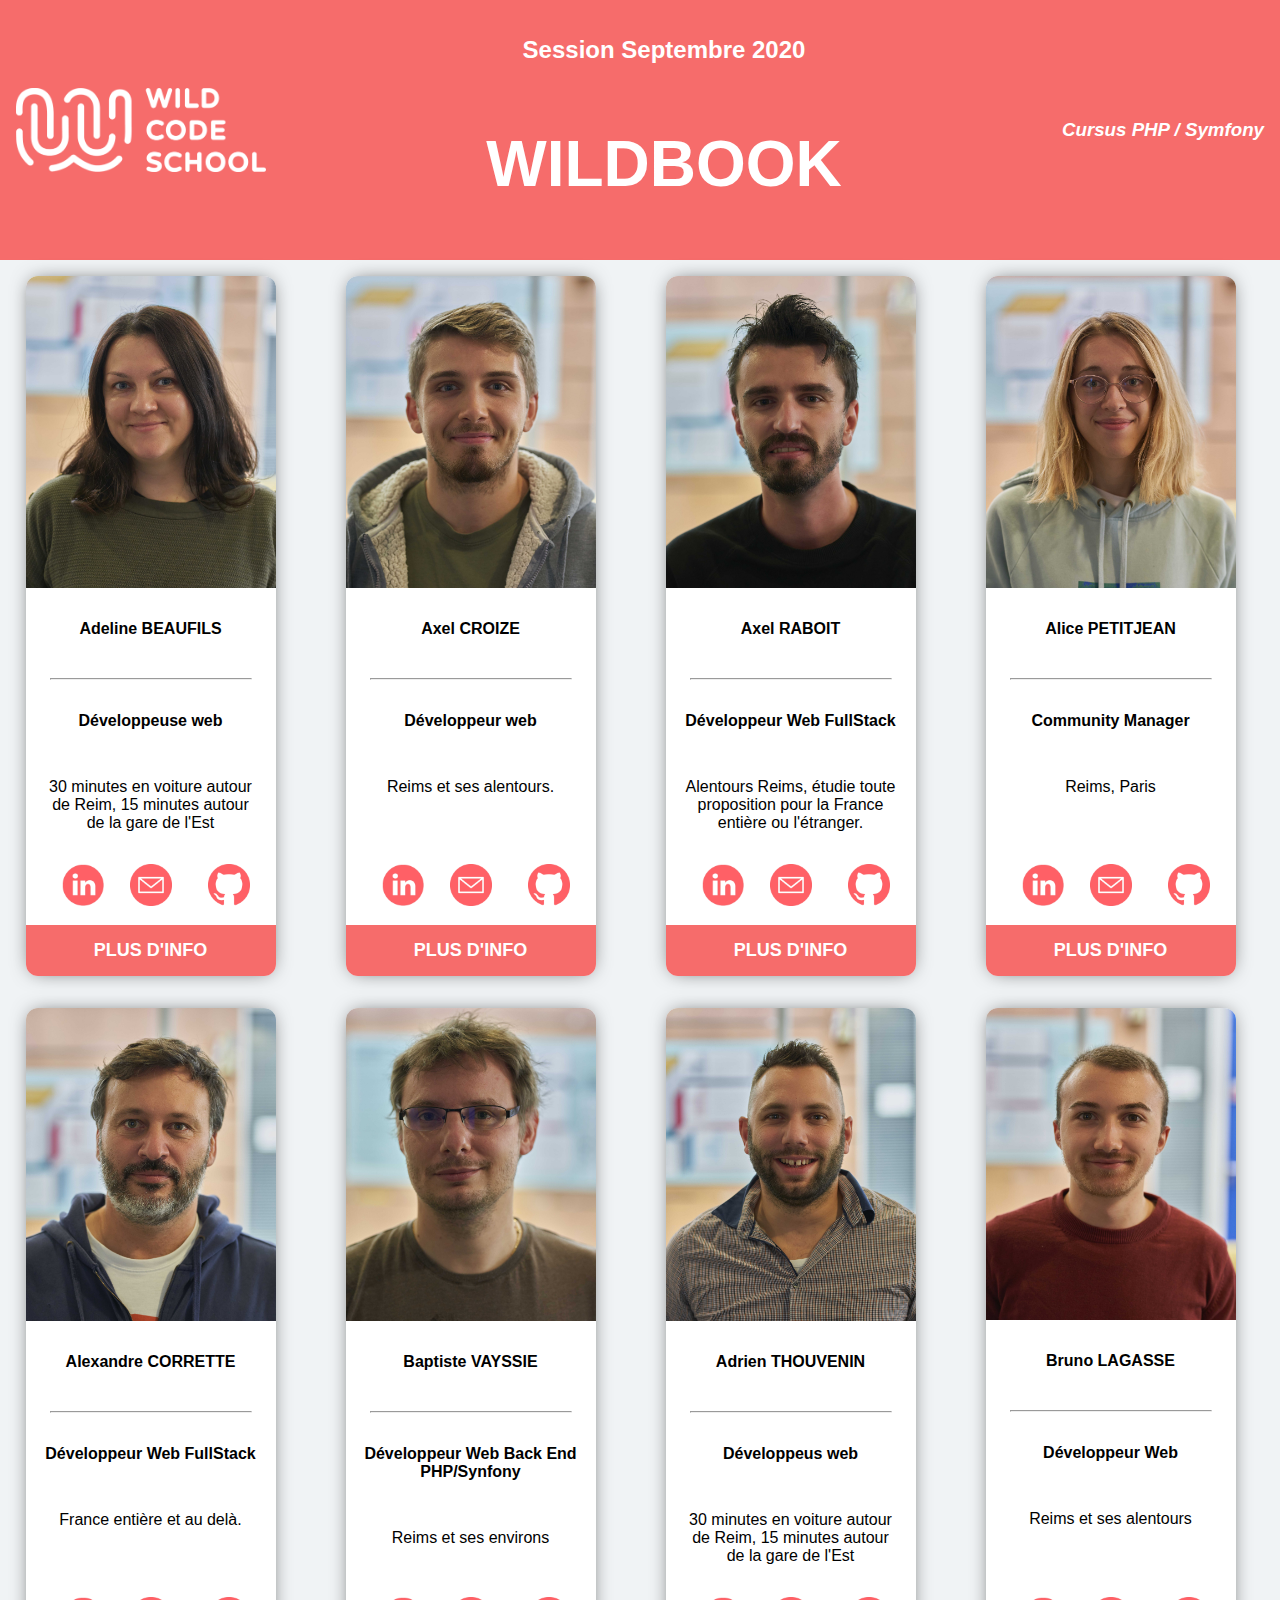
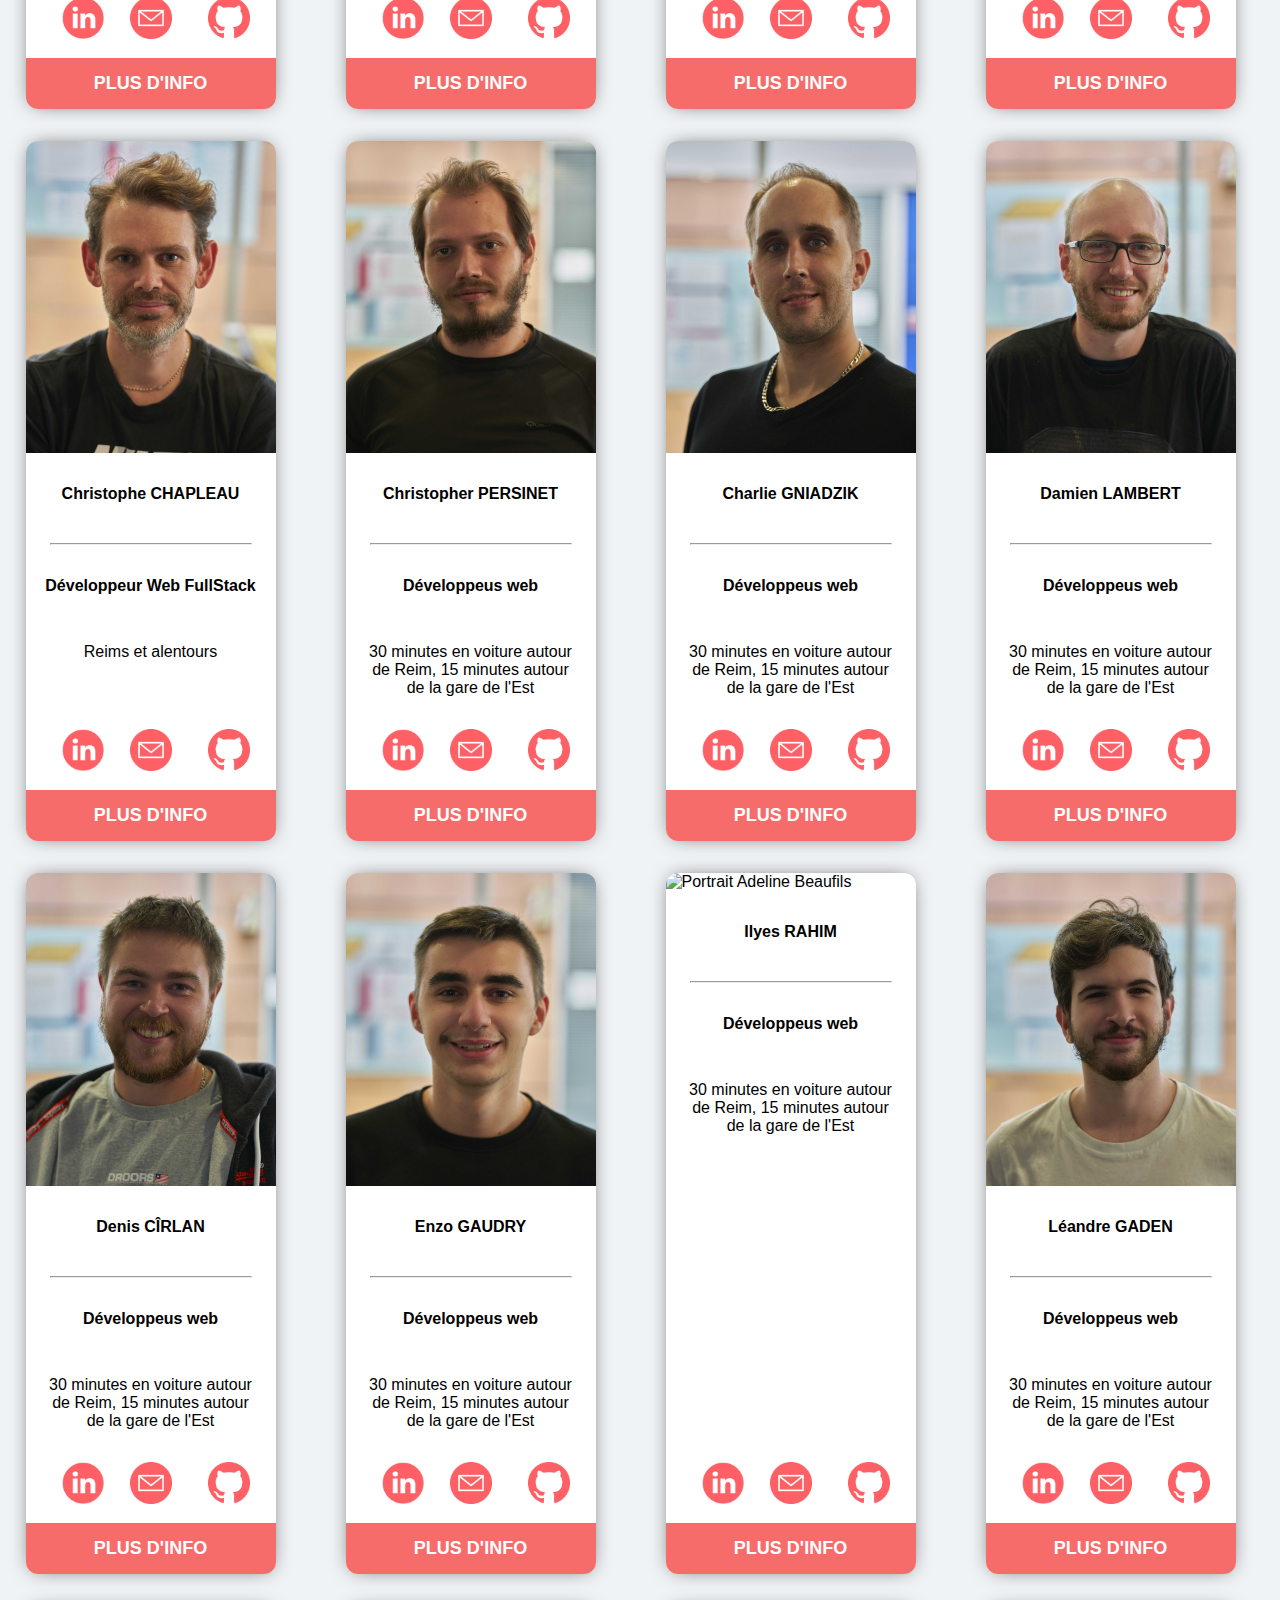
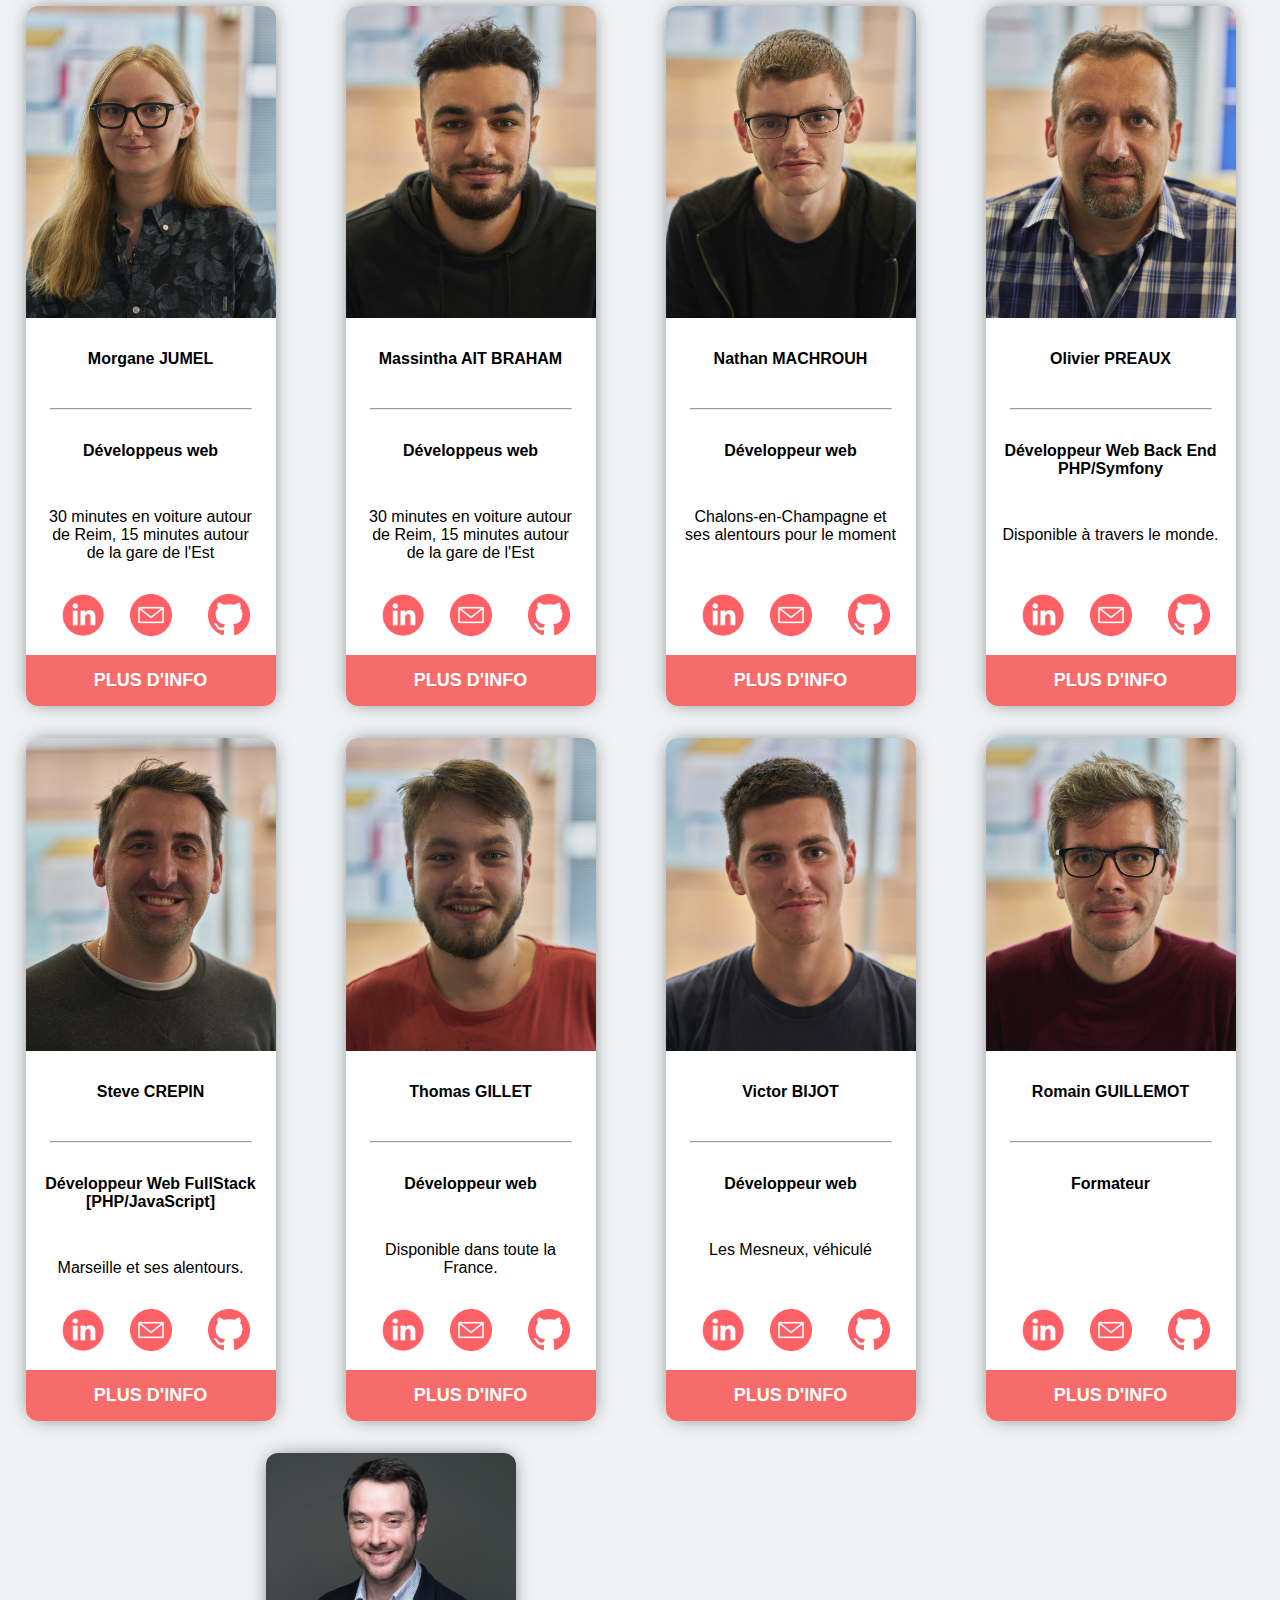
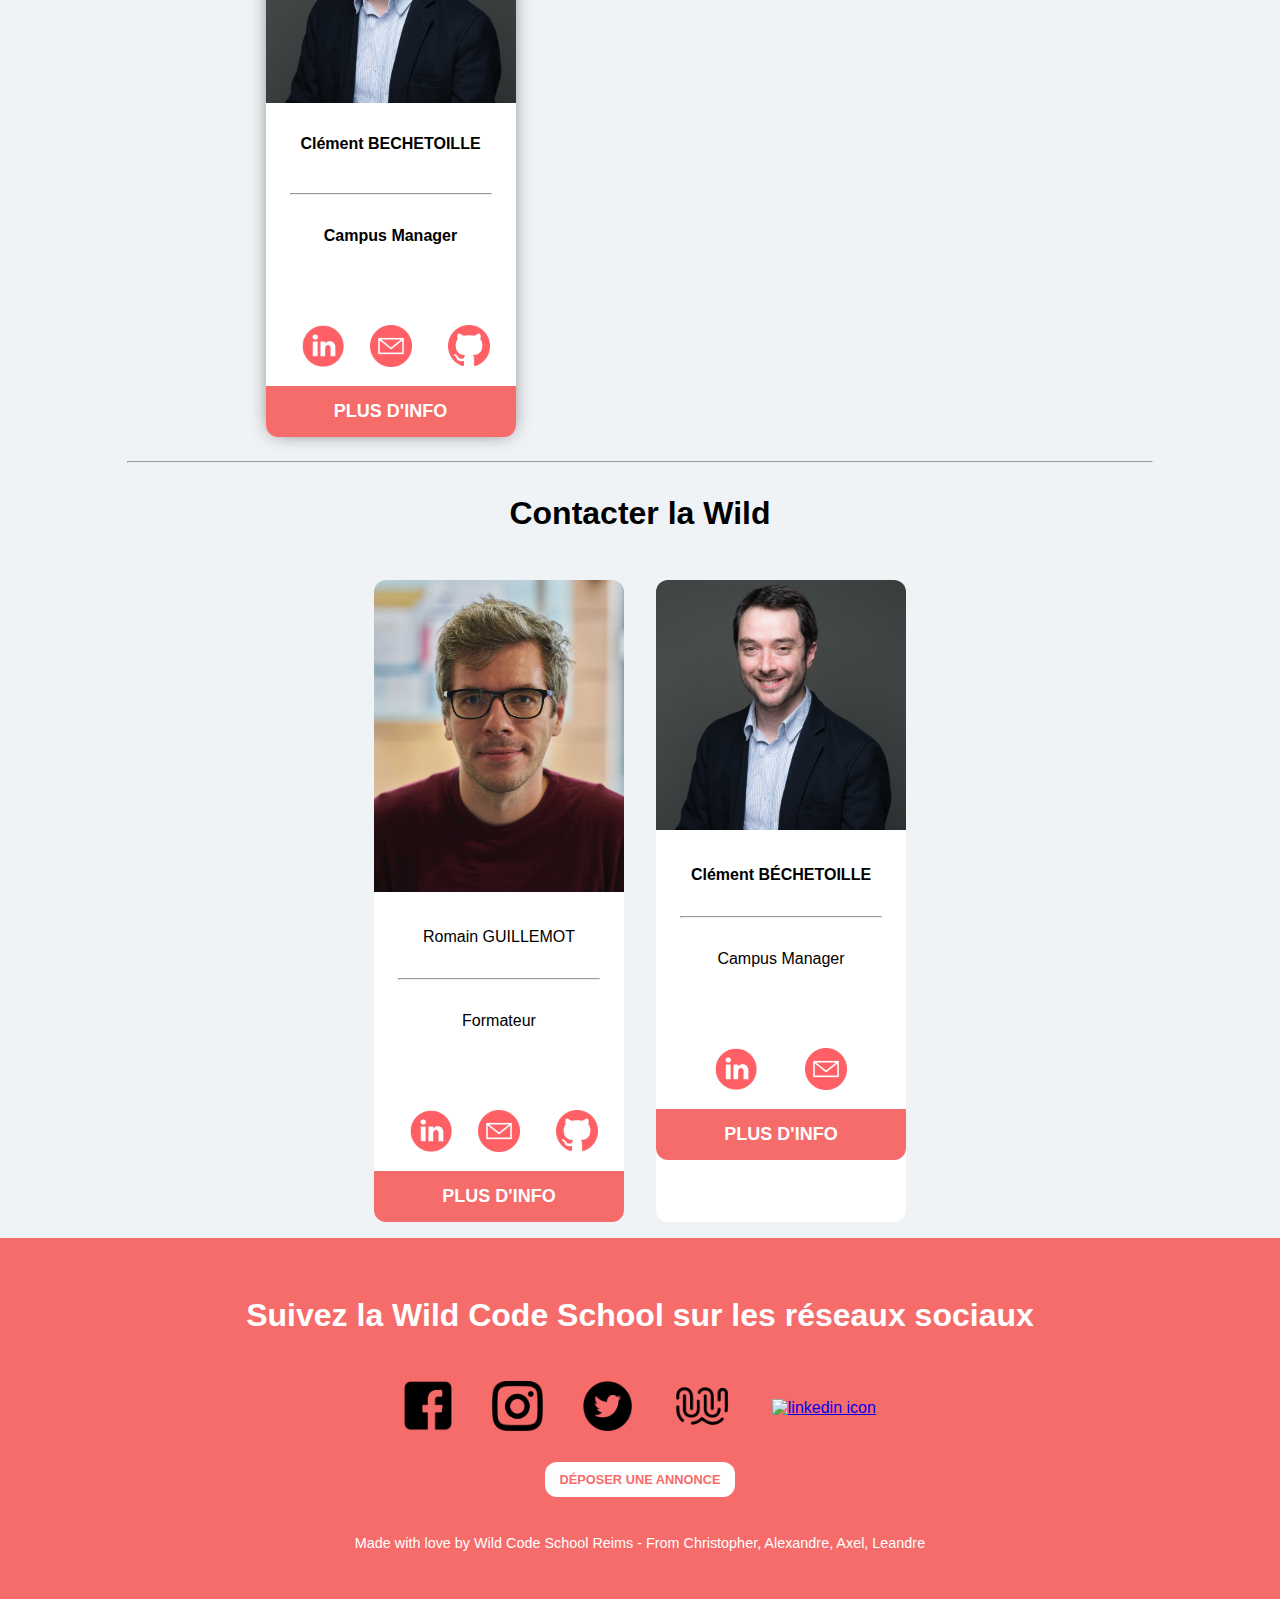
==== commit ed97b23f: "Merge branch 'master' of https://github.com/Alexcorrette2A/Wild-Book" ====
--- a/index.html
+++ b/index.html
@@ -9,7 +9,7 @@
     <title>WCS - WildBook Sept 2020</title>
 </head>
 
-<body>
+<body onload="card()">
     <header>
         <div class="header">
             <img class="header-logo-wild" src="img/header/white-logo-wild.png" alt="wild logo">
@@ -22,717 +22,96 @@
             </div>
         </div>
     </header>
-    <section>
-        <div class="card">
-            <img class="portrait" src="img/pictures-profile/adeline.jpg" alt="Portrait Adeline Beaufils">
-            <p><strong>Adeline BEAUFILS</strong></p>
+    <div class="card">
+        <div class="container">
+            <template id="cards">
+                <div class="cardTemplate">
+                    <img class="portrait">
+                    <p class="name"></p>
+                    <hr>
+                    <p class="position"></p>
+                    <p class="mobility"></p>
+                    <div class="network">
+                        <a class="linkedin"><img class="logoLinkedin"></a>
+                        <img class="logoEmail" >
+                        <a class="github"><img class="logoGithub"></a>
+                    </div>
+                    <button class="info">Plus d'info</button>
+                </div>
+                <div class="popup">
+                    <div class="overlay"></div>
+                    <div class="content">
+                        <div class="close-btn">&times;</div>
+                        <p class="popupTitleWCS"></p>
+                        <p class="beforeWcs"></p>
+                        <p class="popupTitleFuture"></p>
+                        <p class="goal"></p>
+                        <p class="popupTitleCharactere"></p>
+                        <p class="character"></p>
+                    </div>
+                </div>
+            </template>
+        </div>
+        
+        <div class="divider">
             <hr>
-            <p class="intitule-poste"><strong>Développeuse Web</strong></p>
-            <p>30 minutes en voiture autour de Reims, 15 minutes autour de gare de L'Est - Paris.</p>
-            <div class="reseaux">
-                <a href="https://www.linkedin.com/in/adeline-beaufils-6382b61b8/"><img class="logo"
-                        src="img/cards/linkedin-logo-e1407144392549.png" alt="Linkedin Adeline Beaufils"></a>
-                <img data-copy="adeline.beaufils@gmail.com" class="logo email" onclick="notyfCopyOnClick()"
-                    src="img/cards/At_sign.svg.png" alt="Email Adeline Beaufils">
-                <a href="https://github.com/Adeline-BEAUFILS"><img class="logo" src="img/cards/githubicon.png"
-                        alt="GitHub Adeline Beaufils"></a>
+            
+            <p class="infoWild">Contacter la Wild</p>
+        </div>
+        <section class="staff">
+            
+            <div class="staffCard">
+                <img class="portrait" src="img/pictures-profile/romain.jpg" alt="portrait de Romain guillemot">
+                <p>Romain GUILLEMOT</p>
+                <hr>
+                <p>Formateur</p>
+                <p></p> 
+                <div class="network">
+                    <a href="" class="linkedin"><img src="img/cards/linkedin-logo-e1407144392549.png"class="logoLinkedin"></a>
+                    <img src="img/cards/At_sign.svg.png" class="logoEmail" >
+                    <a href="" class="github"><img src="img/cards/githubicon.png"class="logoGithub"></a>
+                </div>
+                <button>Plus D'info</button>  
             </div>
-            <button onclick="togglePopup(1)">Plus d'info</button>
-            <div class="popup" id="popup-1">
+          
+            <div class="popup">
                 <div class="overlay"></div>
                 <div class="content">
-                    <div class="close-btn" onclick="togglePopup(1)">&times;</div>
-                    <p class="popup-title">Avant la WCS:</p>
-                    <p>Approvisionneuse, Logisticienne.</p>
-                    <p class="popup-title">Objectif futur:</p>
-                    <p>S'épanouir dans sa reconversion.</p>
-                    <p class="popup-title">Traits de caractère:</p>
-                    <p>Curieuse, Polyvalente, Atypique.</p>
+                    <div class="close-btn">&times;</div>
+                    <p class="popupTitleWCS">Vous souhaitez recruter un Wilder en stage/CDD/CDI ?
+                        Envoyez-moi un email avec le détail de votre besoin sur :
+                        Clement.bechetoille@wildcodeschool.com
+                        Tel : 06 58 30 24 94</p>
                 </div>
             </div>
-        </div>
-        <div class="card">
-            <img class="portrait" src="img/pictures-profile/axelc.jpg" alt="Portrait Axel Croizé">
-            <p><strong>Axel CROIZE</strong></p>
-            <hr>
-            <p class="intitule-poste"><strong>Développeur Web</strong></p>
-            <p>Reims et ses alentours.</p>
-            <div class="reseaux">
-                <a href="https://www.linkedin.com/in/axel-croiz%C3%A9-8402ab1b8/"><img class="logo"
-                        src="img/cards/linkedin-logo-e1407144392549.png" alt="Linkedin Axel Croizé"></a>
-                <img data-copy="axelcroizepro@gmail.com" class="logo email2" onclick="notyfCopyOnClick()"
-                    src="img/cards/At_sign.svg.png" alt="Email Axel Croizé">
-                <a href="https://github.com/Tolexia/"><img class="logo" src="img/cards/githubicon.png"
-                        alt="GitHub Axel Croizé"></a>
+            <div class="staffCard">
+                <img class="portrait" src="img/pictures-profile/clement.jpg" alt="portrait de Clément Béchetoille">
+                <p class="name">Clément BÉCHETOILLE</p>
+                <hr>
+                <p>Campus Manager</p>
+                <p></p> 
+                <div class="network">
+                    <a href="" class="linkedin"><img src="img/cards/linkedin-logo-e1407144392549.png" class="logoLinkedin"></a>
+                    <img src="img/cards/At_sign.svg.png" class="logoEmail" >
+                </div> 
+                <button>Plus D'info</button> 
             </div>
-            <button onclick="togglePopup(2)">Plus d'info</button>
-            <div class="popup" id="popup-2">
+            
+            <div class="popup">
                 <div class="overlay"></div>
                 <div class="content">
-                    <div class="close-btn" onclick="togglePopup(2)">&times;</div>
-                    <p class="popup-title">Avant la WCS:</p>
-                    <p>Mécanicien rafale dans l'Armée de l'air.</p>
-                    <p class="popup-title">Objectif futur:</p>
-                    <p>S'épanouir dans un métier stimulant avec de multiples facettes.</p>
-                    <p class="popup-title">Traits de caractère:</p>
-                    <p>Curieux, Intègre, Bienveillant.</p>
+                    <div class="close-btn">&times;</div>
+                    <p class="popupTitleWCS">Vous souhaitez recruter un Wilder en stage/CDD/CDI ?
+                        Envoyez-moi un email avec le détail de votre besoin sur :
+                        Clement.bechetoille@wildcodeschool.com
+                        Tel : 06 58 30 24 94</p>
                 </div>
             </div>
-        </div>
-        <div class="card">
-            <img class="portrait" src="img/pictures-profile/axelr.jpg" alt="Portrait Axel Raboit">
-            <p><strong>Axel RABOIT</strong></p>
-            <hr>
-            <p class="intitule-poste"><strong>Développeur Web FullStack</strong></p>
-            <p>Alentours Reims, étudie toute proposition pour la France entière ou l'étranger.</p>
-            <div class="reseaux">
-                <a href="https://www.linkedin.com/in/axel-raboit/"><img class="logo"
-                        src="img/cards/linkedin-logo-e1407144392549.png" alt="Linkedin Axel Raboit"></a>
-                <img data-copy="axel.raboit@gmail.com" class="logo email3" onclick="notyfCopyOnClick()"
-                    src="img/cards/At_sign.svg.png" alt="Email Axel Raboit">
-                <a href="https://github.com/AxelRaboit"><img class="logo" src="img/cards/githubicon.png"
-                        alt="GitHub Axel Raboit"></a>
-            </div>
-            <button onclick="togglePopup(3)">Plus d'info</button>
-            <div class="popup" id="popup-3">
-                <div class="overlay"></div>
-                <div class="content">
-                    <div class="close-btn" onclick="togglePopup(3)">&times;</div>
-                    <p class="popup-title">Avant la WCS:</p>
-                    <p>Camionneur International USA/CAN.</p>
-                    <p class="popup-title">Objectif futur:</p>
-                    <p>Intégrer une équipe motivée, avec beaucoup d'ambition.</p>
-                    <p class="popup-title">Traits de caractère:</p>
-                    <p>Motivé, Travailleur, Impliqué.</p>
-                </div>
-            </div>
-
-        </div>
-        <div class="card">
-            <img class="portrait" src="img/pictures-profile/alice.jpg" alt="Portrait Alice Petitjean">
-            <p><strong>Alice PETITJEAN</strong></p>
-            <hr>
-            <p class="intitule-poste"><strong>Community Manager</strong></p>
-            <p>Reims, Paris.</p>
-            <div class="reseaux">
-                <a href="https://www.linkedin.com/in/alice-petitjean-36729419b/"><img class="logo"
-                        src="img/cards/linkedin-logo-e1407144392549.png" alt="Linkedin Alice Petitjean"></a>
-                <img data-copy="alice.petitjean.19@neoma-bs.com" class="logo email4" onclick="notyfCopyOnClick()"
-                    src="img/cards/At_sign.svg.png" alt="Email Alice Petitjean">
-                <a href="https://github.com/alicepetitjean"><img class="logo" src="img/cards/githubicon.png"
-                        alt="GitHub Alice Petitjean"></a>
-            </div>
-            <button onclick="togglePopup(4)">Plus d'info</button>
-            <div class="popup" id="popup-4">
-                <div class="overlay"></div>
-                <div class="content">
-                    <div class="close-btn" onclick="togglePopup(4)">&times;</div>
-                    <p class="popup-title">Avant la WCS:</p>
-                    <p>Etudiante à NEOMA Business School.</p>
-                    <p class="popup-title">Objectif futur:</p>
-                    <p>Travailler en équipe avec des gens motivés et pouvoir se rapprocher du domaine de l'évènementiel.
-                    </p>
-                    <p class="popup-title">Traits de caractère:</p>
-                    <p>Curieuse, motivée, à l'écoute.</p>
-                </div>
-            </div>
-        </div>
-        <div class="card">
-            <img class="portrait" src="img/pictures-profile/alexandre.jpg" alt="Portrait Alexandre Corrette">
-            <p><strong>Alexandre CORRETTE</strong></p>
-            <hr>
-            <p class="intitule-poste"><strong>Développeur Web FullStack</strong></p>
-            <p>France entière et au delà.</p>
-            <div class="reseaux">
-                <a href="https://www.linkedin.com/in/alexandre-corrette-818a9533/"><img class="logo"
-                        src="img/cards/linkedin-logo-e1407144392549.png" alt="Linkedin Alexandre Corrette"></a>
-                <img data-copy="alexandrecorrette@gmail.com" class="logo email5" onclick="notyfCopyOnClick()"
-                    src="img/cards/At_sign.svg.png" alt="Email Alexandre Corrette">
-                <a href="https://github.com/Alexcorrette2A"><img class="logo" src="img/cards/githubicon.png"
-                        alt="GitHubt Alexandre Corrette"></a>
-            </div>
-            <button onclick="togglePopup(5)">Plus d'info</button>
-            <div class="popup" id="popup-5">
-                <div class="overlay"></div>
-                <div class="content">
-                    <div class="close-btn" onclick="togglePopup(5)">&times;</div>
-                    <p class="popup-title">Avant la WCS:</p>
-                    <p>Commercial puis chef de cuisine.</p>
-                    <p class="popup-title">Objectif futur:</p>
-                    <p>Developper ses compétences rapidement pour le compte d'une entreprise puis travailler à son
-                        compte.</p>
-                    <p class="popup-title">Traits de caractère:</p>
-                    <p>Curieux, résilient, motivé.</p>
-                </div>
-            </div>
-        </div>
-        <div class="card">
-            <img class="portrait" src="img/pictures-profile/baptiste.jpg" alt="Portrait Baptiste Vayssie">
-            <p><strong>Baptiste VAYSSIE</strong></p>
-            <hr>
-            <p class="intitule-poste"><strong>Développeur Web Back End PHP/Synfony</strong></p>
-            <p>Reims et ses environs.</p>
-            <div class="reseaux">
-                <a href="https://www.linkedin.com/in/baptiste-vayssi%C3%A9-0a62b71b8/"><img class="logo"
-                        src="img/cards/linkedin-logo-e1407144392549.png" alt="Linkedin Baptiste Vayssie"></a>
-                <img data-copy="vayssie.web@gmail.com" class="logo email6" onclick="notyfCopyOnClick()"
-                    src="img/cards/At_sign.svg.png" alt="Email Baptiste Vayssie">
-                <a href="https://github.com/Vayssie-web"><img class="logo" src="img/cards/githubicon.png"
-                        alt="GitHubt Baptiste Vayssie"></a>
-            </div>
-            <button onclick="togglePopup(6)">Plus d'info</button>
-            <div class="popup" id="popup-6">
-                <div class="overlay"></div>
-                <div class="content">
-                    <div class="close-btn" onclick="togglePopup(6)">&times;</div>
-                    <p class="popup-title">Avant la WCS:</p>
-                    <p>Educateur Spécialisé.</p>
-                    <p class="popup-title">Objectif futur:</p>
-                    <p>Intégrer une équipe dynamique et s'épanouir dans la voie du développement.</p>
-                    <p class="popup-title">Traits de caractère:</p>
-                    <p>Calme, curieux, ayant un bon esprit d'équipe.</p>
-                </div>
-            </div>
-        </div>
-        <div class="card">
-            <img class="portrait" src="img/pictures-profile/adrien.jpg" alt="Portrait Adrien Thouvenin">
-            <p><strong>Adrien THOUVENIN</strong></p>
-            <hr>
-            <p class="intitule-poste"><strong>Développeur Web Back End PHP/Symfony</strong></p>
-            <p>Reims, Epernay, Châlons-en-Champagne, Paris (à étudier), véhiculé.</p>
-            <div class="reseaux">
-                <a href="https://www.linkedin.com/in/adrien-thouvenin-a42b101a2/"><img class="logo"
-                        src="img/cards/linkedin-logo-e1407144392549.png" alt="Linkedin Adrien Thouvenin"></a>
-                <img data-copy="adaura51@gmail.com" class="logo email7" onclick="notyfCopyOnClick()"
-                    src="img/cards/At_sign.svg.png" alt="Email Adrien Thouvenin">
-                <a href="https://github.com/AdThouv"><img class="logo" src="img/cards/githubicon.png"
-                        alt="GitHub Adrien Thouvenin"></a>
-            </div>
-            <button onclick="togglePopup(7)">Plus d'info</button>
-            <div class="popup" id="popup-7">
-                <div class="overlay"></div>
-                <div class="content">
-                    <div class="close-btn" onclick="togglePopup(7)">&times;</div>
-                    <p class="popup-title">Avant la WCS:</p>
-                    <p>Boucher / Charcutier / Traiteur en grande surface.</p>
-                    <p class="popup-title">Objectif futur:</p>
-                    <p>Intégrer une entreprise pour s'épanouir dans les métiers de Développement. Réaliser des projets
-                        variés.</p>
-                    <p class="popup-title">Traits de caractère:</p>
-                    <p>Dynamique, investi , joyeux.</p>
-                </div>
-            </div>
-        </div>
-        <div class="card">
-            <img class="portrait" src="img/pictures-profile/bruno.jpg" alt="Portrait Bruno Lagasse">
-            <p><strong>Bruno LEGASSE</strong></p>
-            <hr>
-            <p class="intitule-poste"><strong>Développeur Web</strong></p>
-            <p>Reims et ses alentours.</p>
-            <div class="reseaux">
-                <a href="https://www.linkedin.com/in/bruno-lagasse-8a699716a/"><img class="logo"
-                        src="img/cards/linkedin-logo-e1407144392549.png" alt="Linkedin Bruno Lagasse"></a>
-                <img data-copy="brlagasse@gmail.com" class="logo email8" onclick="notyfCopyOnClick()"
-                    src="img/cards/At_sign.svg.png" alt="Email Bruno Lagasse">
-                <a href="https://github.com/BrunoLagasse"><img class="logo" src="img/cards/githubicon.png"
-                        alt="GitHub Bruno Lagasse"></a>
-            </div>
-            <button onclick="togglePopup(8)">Plus d'info</button>
-            <div class="popup" id="popup-8">
-                <div class="overlay"></div>
-                <div class="content">
-                    <div class="close-btn" onclick="togglePopup(8)">&times;</div>
-                    <p class="popup-title">Avant la WCS:</p>
-                    <p>Boucher / Équipier polyvalent restau rapide.</p>
-                    <p class="popup-title">Objectif futur:</p>
-                    <p>Entreprendre une nouvelle vie et de nouvelles perspectives grâce à son futur métier de
-                        développeur.</p>
-                    <p class="popup-title">Traits de caractère:</p>
-                    <p>Enthousiaste, travail d'équipe, polyvalent.</p>
-                </div>
-            </div>
-        </div>
-        <div class="card">
-            <img class="portrait" src="img/pictures-profile/christophe.jpg" alt="Portrait Christophe Chapleau">
-            <p><strong>Christophe CHAPLEAU</strong></p>
-            <hr>
-            <p class="intitule-poste"><strong>Developpeur Web FullStack</strong></p>
-            <p>Reims et alentours.</p>
-            <div class="reseaux">
-                <a href="https://www.linkedin.com/in/christophe-chapleau-0b92b51b8/"><img class="logo"
-                        src="img/cards/linkedin-logo-e1407144392549.png" alt="Linkedin Christophe Chapleau"></a>
-                <img data-copy="ch.chapleau@gmail.com" class="logo email9" onclick="notyfCopyOnClick()"
-                    src="img/cards/At_sign.svg.png" alt="Email Christophe Chapleau">
-                <a href="https://github.com/cchapleau"><img class="logo" src="img/cards/githubicon.png"
-                        alt="GitHub Christophe Chapleau"></a>
-            </div>
-            <button onclick="togglePopup(9)">Plus d'info</button>
-            <div class="popup" id="popup-9">
-                <div class="overlay"></div>
-                <div class="content">
-                    <div class="close-btn" onclick="togglePopup(9)">&times;</div>
-                    <p class="popup-title">Avant la WCS:</p>
-                    <p>Responsable financier.</p>
-                    <p class="popup-title">Objectif futur:</p>
-                    <p>Devenir Web developper Full Stack et en faire son métier.</p>
-                    <p class="popup-title">Traits de caractère:</p>
-                    <p>Motivé, professionnel, à l'écoute, curieux, esprit d'équipe.</p>
-                </div>
-            </div>
-        </div>
-        <div class="card">
-            <img class="portrait" src="img/pictures-profile/christopher.jpg" alt="Portrait Christopher Persinet">
-            <p><strong>Christopher PERSINET</strong></p>
-            <hr>
-            <p class="intitule-poste"><strong>Développeur Web Back End PHP/Synfony</strong></p>
-            <p>Peux déménager s'il le faut.</p>
-            <div class="reseaux">
-                <a href="https://www.linkedin.com/in/christopher-persinet/"><img class="logo"
-                        src="img/cards/linkedin-logo-e1407144392549.png" alt="Linkedin Christopher Persinet"></a>
-                <img data-copy="christopherpersinet@gmail.com" class="logo email10" onclick="notyfCopyOnClick()"
-                    src="img/cards/At_sign.svg.png" alt="Email Christopher Persinet">
-                <a href="https://github.com/Christopher-persinet"><img class="logo" src="img/cards/githubicon.png"
-                        alt="GitHub Christopher Persinet"></a>
-            </div>
-            <button onclick="togglePopup(10)">Plus d'info</button>
-            <div class="popup" id="popup-10">
-                <div class="overlay"></div>
-                <div class="content">
-                    <div class="close-btn" onclick="togglePopup(10)">&times;</div>
-                    <p class="popup-title">Avant la WCS:</p>
-                    <p>ELS/vendeur à boulanger.</p>
-                    <p class="popup-title">Objectif futur:</p>
-                    <p>Pouvoir être autonome et faire le métier qu'il apprécie.</p>
-                    <p class="popup-title">Traits de caractère:</p>
-                    <p>Motivé, Bienveillant, Travailleur.</p>
-                </div>
-            </div>
-        </div>
-        <div class="card">
-            <img class="portrait" src="img/pictures-profile/charlie.jpg" alt="Portrait Charlie Gniadzik">
-            <p><strong>Charlie GNIADZIK</strong></p>
-            <hr>
-            <p class="intitule-poste"><strong>Développeur Web</strong></p>
-            <p>Chalons en Champagne; 50km max. alentours.</p>
-            <div class="reseaux">
-                <a href="https://www.linkedin.com/in/charlie-g-384b651b6/"><img class="logo"
-                        src="img/cards/linkedin-logo-e1407144392549.png" alt="Linkedin Charlie Gniadzik"></a>
-                <img data-copy="gnidzik.charlie@gmail.com" class="logo email11" onclick="notyfCopyOnClick()"
-                    src="img/cards/At_sign.svg.png" alt="Email Charlie Gniadzik">
-                <a href="https://github.com/Machou"><img class="logo" src="img/cards/githubicon.png"
-                        alt="GitHubt Charlie Gniadzik"></a>
-            </div>
-            <button onclick="togglePopup(11)">Plus d'info</button>
-            <div class="popup" id="popup-11">
-                <div class="overlay"></div>
-                <div class="content">
-                    <div class="close-btn" onclick="togglePopup(11)">&times;</div>
-                    <p class="popup-title">Avant la WCS:</p>
-                    <p>Père au foyer.</p>
-                    <p class="popup-title">Objectif futur:</p>
-                    <p>Devenir développeur web confirmé dans une entreprise du CAC40.</p>
-                    <p class="popup-title">Traits de caractère:</p>
-                    <p>Joyeux, intègre, curieux.</p>
-                </div>
-            </div>
-        </div>
-        <div class="card">
-            <img class="portrait" src="img/pictures-profile/damien.jpg" alt="Portrait Damien Lambert">
-            <p><strong>Damien LAMBERT</strong></p>
-            <hr>
-            <p class="intitule-poste"><strong>Développeur web</strong></p>
-            <p>Reims et 50km aux alentours, véhiculé.</p>
-            <div class="reseaux">
-                <a href="https://www.linkedin.com/in/damien-lambert-98b2b01b8/"><img class="logo"
-                        src="img/cards/linkedin-logo-e1407144392549.png" alt="Linkedin Damien Lambert"></a>
-                <img data-copy="damien.lambert999@gmail.com" class="logo email12" onclick="notyfCopyOnClick()"
-                    src="img/cards/At_sign.svg.png" alt="Email Damien Lambert">
-                <a href="https://github.com/Damien008"><img class="logo" src="img/cards/githubicon.png"
-                        alt="GitHub Damien Lambert"></a>
-            </div>
-            <button onclick="togglePopup(12)">Plus d'info</button>
-            <div class="popup" id="popup-12">
-                <div class="overlay"></div>
-                <div class="content">
-                    <div class="close-btn" onclick="togglePopup(12)">&times;</div>
-                    <p class="popup-title">Avant la WCS:</p>
-                    <p>Vendeur technique en hypermarché.</p>
-                    <p class="popup-title">Objectif futur:</p>
-                    <p>Pouvoir intégrer une entreprise en tant que développeur web.</p>
-                    <p class="popup-title">Traits de caractère:</p>
-                    <p>Ponctuel, motivé, joyeux.</p>
-                </div>
-            </div>
-        </div>
-        <div class="card">
-            <img class="portrait" src="img/pictures-profile/denis.jpg" alt="Portrait Denis Cirlan">
-            <p><strong>Denis CÎRLAN</strong></p>
-            <hr>
-            <p class="intitule-poste"><strong>Développeur Web FullStack</strong></p>
-            <p>Reims et ses alentours, Paris, l'étranger potentiellement, véhiculé.</p>
-            <div class="reseaux">
-                <a href="https://www.linkedin.com/in/denis-c%C3%AErlan-9732aa1b8/"><img class="logo"
-                        src="img/cards/linkedin-logo-e1407144392549.png" alt=""></a>
-                <img data-copy="kirlan@hotmail.fr" class="logo email13" onclick="notyfCopyOnClick()"
-                    src="img/cards/At_sign.svg.png" alt="Email Denis Cirlan">
-                <a href="https://github.com/dcirlan"><img class="logo" src="img/cards/githubicon.png"
-                        alt="GitHub Denis Cirlan"></a>
-            </div>
-            <button onclick="togglePopup(13)">Plus d'info</button>
-            <div class="popup" id="popup-13">
-                <div class="overlay"></div>
-                <div class="content">
-                    <div class="close-btn" onclick="togglePopup(13)">&times;</div>
-                    <p class="popup-title">Avant la WCS:</p>
-                    <p>Agent de sécurité incendie.</p>
-                    <p class="popup-title">Objectif futur:</p>
-                    <p>Démarrer un nouveau chapitre: enfin trouver un métier qui lui plaît, et apporter de la stabilité
-                        dans sa vie.</p>
-                    <p class="popup-title">Traits de caractère :</p>
-                    <p>Curieux, polyvalent, à l'écoute, stable</p>
-                </div>
-            </div>
-        </div>
-        <div class="card">
-            <img class="portrait" src="img/pictures-profile/enzo.jpg" alt="Portrait Enzo Gaudry">
-            <p><strong>Enzo GAUDRY</strong></p>
-            <hr>
-            <p class="intitule-poste"><strong>Développeur Web</strong></p>
-            <p>Reims et ses alentours.</p>
-            <div class="reseaux">
-                <a href="https://www.linkedin.com/in/enzogaudry/"><img class="logo"
-                        src="img/cards/linkedin-logo-e1407144392549.png" alt="Linkedin Enzo Gaudry"></a>
-                <img data-copy="enzogaudry1@gmail.com" class="logo email14" onclick="notyfCopyOnClick()"
-                    src="img/cards/At_sign.svg.png" alt="Email Enzo Gaudry">
-                <a href="https://github.com/EnzoGaudry"><img class="logo" src="img/cards/githubicon.png"
-                        alt="GitHub Enzo Gaudry"></a>
-            </div>
-            <button onclick="togglePopup(14)">Plus d'info</button>
-            <div class="popup" id="popup-14">
-                <div class="overlay"></div>
-                <div class="content">
-                    <div class="close-btn" onclick="togglePopup(14)">&times;</div>
-                    <p class="popup-title">Avant la WCS:</p>
-                    <p>Intérimaire.</p>
-                    <p class="popup-title">Objectif futur:</p>
-                    <p>Trouver un job en tant que développeur web et refaire 42</p>
-                    <p class="popup-title">Traits de caractère:</p>
-                    <p>Curieux, motivé, patient.</p>
-                </div>
-            </div>
-        </div>
-        <div class="card">
-            <img class="portrait" src="img/pictures-profile/Ilyes.jpg" alt="Portrait Ilyes Rahim">
-            <p><strong>Ilyes RAHIM</strong></p>
-            <hr>
-            <p class="intitule-poste"><strong>Développeur Web FullStack</strong></p>
-            <p>Reims et ses alentours.</p>
-            <div class="reseaux">
-                <a href="https://www.linkedin.com/in/ilyes-rahim-aa30291b6/"><img class="logo"
-                        src="img/cards/linkedin-logo-e1407144392549.png" alt="Linkedin Ilyes Rahim"></a>
-                <img data-copy="ilyesrahimdev@gmail.com" class="logo email15" onclick="notyfCopyOnClick()"
-                    src="img/cards/At_sign.svg.png" alt="Email Ilyes Rahim">
-                <a href="https://github.com/lyesi"><img class="logo" src="img/cards/githubicon.png"
-                        alt="GitHub Ilyes Rahim"></a>
-            </div>
-            <button onclick="togglePopup(15)">Plus d'info</button>
-            <div class="popup" id="popup-15">
-                <div class="overlay"></div>
-                <div class="content">
-                    <div class="close-btn" onclick="togglePopup(15)">&times;</div>
-                    <p class="popup-title">Avant la WCS:</p>
-                    <p>Etait au lycée en filière scientifique</p>
-                    <p class="popup-title">Objectif futur:</p>
-                    <p>Être développeur web FullStack avec une bonne équipe.</p>
-                    <p class="popup-title">Traits de caractère:</p>
-                    <p>Plein de ressources, bienveillant, à l'écoute des autres.</p>
-                </div>
-            </div>
-        </div>
-        <div class="card">
-            <img class="portrait" src="img/pictures-profile/leandre.jpg" alt="Portrait Léandre Gaden">
-            <p><strong>Léandre GADEN</strong></p>
-            <hr>
-            <p class="intitule-poste"><strong>Chef de projet-création de produit</strong></p>
-            <p>Reims, Strasbourg.</p>
-            <div class="reseaux">
-                <a href="https://www.linkedin.com/in/l%C3%A9andre-gaden-2913ba19b/"><img class="logo"
-                        src="img/cards/linkedin-logo-e1407144392549.png" alt="Linkedin Leandre Gaden"></a>
-                <img data-copy="leandre.gaden@gmail.com" class="logo email16" onclick="notyfCopyOnClick()"
-                    src="img/cards/At_sign.svg.png" alt="Email Leandre Gaden">
-                <a href="https://github.com/Mortaag"><img class="logo" src="img/cards/githubicon.png"
-                        alt="GitHub Leandre Gaden"></a>
-            </div>
-            <button onclick="togglePopup(16)">Plus d'info</button>
-            <div class="popup" id="popup-16">
-                <div class="overlay"></div>
-                <div class="content">
-                    <div class="close-btn" onclick="togglePopup(16)">&times;</div>
-                    <p class="popup-title">Avant la WCS:</p>
-                    <p>Etudiant à NEOMA Business School.</p>
-                    <p class="popup-title">Objectif futur:</p>
-                    <p>Intégrer une grande entreprise.</p>
-                    <p class="popup-title">Traits de caractère:</p>
-                    <p>Motivé, impliqué, sérieux.</p>
-                </div>
-            </div>
-        </div>
-        <div class="card">
-            <img class="portrait" src="img/pictures-profile/morgane.jpg" alt="Portrait Morgane Jumel">
-            <p><strong>Morgane JUMEL</strong></p>
-            <hr>
-            <p class="intitule-poste"><strong>Développeuse Web</strong></p>
-            <p>Marne et Île-de-France pour le moment, véhiculée</p>
-            <div class="reseaux">
-                <a href="https://www.linkedin.com/in/morgane-jumel-7b86041b5/"><img class="logo"
-                        src="img/cards/linkedin-logo-e1407144392549.png" alt="Linkedin Morgane Jumel"></a>
-                <img data-copy="jumel.morgane@gmail.com" class="logo email17" onclick="notyfCopyOnClick()"
-                    src="img/cards/At_sign.svg.png" alt="Email Morgane Jumel">
-                <a href="https://github.com/MorganeJumel"><img class="logo" src="img/cards/githubicon.png"
-                        alt="GitHub Morgane Jumel"></a>
-            </div>
-            <button onclick="togglePopup(17)">Plus d'info</button>
-            <div class="popup" id="popup-17">
-                <div class="overlay"></div>
-                <div class="content">
-                    <div class="close-btn" onclick="togglePopup(17)">&times;</div>
-                    <p class="popup-title">Avant la WCS:</p>
-                    <p>Divers métiers dans le tourisme (agent d'escale, réceptionniste)</p>
-                    <p class="popup-title">Objectif futur:</p>
-                    <p>Trouver un métier enrichissant qui m'apporterait une certaine stabilité.</p>
-                    <p class="popup-title">Traits de caractère:</p>
-                    <p>Sérieuse, empathique, travail en équipe.</p>
-                </div>
-            </div>
-        </div>
-        <div class="card">
-            <img class="portrait" src="img/pictures-profile/massintha.jpg" alt="Portrait Massintha Ait Braham">
-            <p><strong>Massintha AIT BRAHAM</strong></p>
-            <hr>
-            <p class="intitule-poste"><strong>Développeur Web</strong></p>
-            <p>France et alentours.</p>
-            <div class="reseaux">
-                <a href="https://www.linkedin.com/in/massinta-ait-braham-016198172/"><img class="logo"
-                        src="img/cards/linkedin-logo-e1407144392549.png" alt="Linkedin Massintha Ait Braham"></a>
-                <img data-copy="massinta.ait-braham@gmail.com" class="logo email18" onclick="notyfCopyOnClick()"
-                    src="img/cards/At_sign.svg.png" alt="Email Massintha Ait Braham">
-                <a href="https://github.com/MassintaAitBraham"><img class="logo" src="img/cards/githubicon.png"
-                        alt="GitHub Massintha Ait Braham"></a>
-            </div>
-            <button onclick="togglePopup(18)">Plus d'info</button>
-            <div class="popup" id="popup-18">
-                <div class="overlay"></div>
-                <div class="content">
-                    <div class="close-btn" onclick="togglePopup(18)">&times;</div>
-                    <p class="popup-title">Avant la WCS:</p>
-                    <p>Educateur sportif</p>
-                    <p class="popup-title">Objectif futur:</p>
-                    <p>intégrer une équipe afin de commencer le travail.</p>
-                    <p class="popup-title">Traits de caractère:</p>
-                    <p>motivé, curieux, travail d'équipe.</p>
-                </div>
-            </div>
-        </div>
-        <div class="card">
-            <img class="portrait" src="img/pictures-profile/nathan.jpg" alt="Portrait Nathan Machrouh">
-            <p><strong>Nathan MACHROUH</strong></p>
-            <hr>
-            <p class="intitule-poste"><strong>Développeur Web</strong></p>
-            <p>Chalons-en-Champagne et ses alentours pour le moment</p>
-            <div class="reseaux">
-                <a href="https://www.linkedin.com/in/nathan-machrouh-ba95521b2/"><img class="logo"
-                        src="img/cards/linkedin-logo-e1407144392549.png" alt="Linkedin Nathan Machrouh"></a>
-                <img data-copy="machrouh.nathan@gmail.com" class="logo email19" onclick="notyfCopyOnClick()"
-                    src="img/cards/At_sign.svg.png" alt="Email Nathan Machrouh">
-                <a href="https://github.com/NathanMachrouh"><img class="logo" src="img/cards/githubicon.png"
-                        alt="GitHub Nathan Machrouh"></a>
-            </div>
-            <button onclick="togglePopup(19)">Plus d'info</button>
-            <div class="popup" id="popup-19">
-                <div class="overlay"></div>
-                <div class="content">
-                    <div class="close-btn" onclick="togglePopup(19)">&times;</div>
-                    <p class="popup-title">Avant la WCS:</p>
-                    <p>Médiateur interculture. </p>
-                    <p class="popup-title">Objectif futur:</p>
-                    <p>Aquérir plus d'expérience en intégrant une bonne équipe pour devenir freelance par la suite.</p>
-                    <p class="popup-title">Traits de caractère:</p>
-                    <p>Curieux, ambitieux, polyvalent.</p>
-                </div>
-            </div>
-        </div>
-        <div class="card">
-            <img class="portrait" src="img/pictures-profile/olivier.jpg" alt="Portrait Olivier Preaux">
-            <p><strong>Olivier PREAUX</strong></p>
-            <hr>
-            <p class="intitule-poste"><strong>Développeur Web Back End PHP/Symfony</strong></p>
-            <p>Disponible à travers le monde.</p>
-            <div class="reseaux">
-                <a href="https://www.linkedin.com/in/olivier-preaux-b492b31b8/"><img class="logo"
-                        src="img/cards/linkedin-logo-e1407144392549.png" alt="Linkedin Olivier Preaux"></a>
-                <img data-copy="olivier.prx@gmail.com" class="logo email20" onclick="notyfCopyOnClick()"
-                    src="img/cards/At_sign.svg.png" alt="Email Olivier Preaux">
-                <a href="https://github.com/Olivier-Preaux"><img class="logo" src="img/cards/githubicon.png"
-                        alt="GitHub Olivier Preaux"></a>
-            </div>
-            <button onclick="togglePopup(20)">Plus d'info</button>
-            <div class="popup" id="popup-20">
-                <div class="overlay"></div>
-                <div class="content">
-                    <div class="close-btn" onclick="togglePopup(20)">&times;</div>
-                    <p class="popup-title">Avant la WCS:</p>
-                    <p>Commandant Adjoint d'une Brigade Territoriale de Gendarmerie.</p>
-                    <p class="popup-title">Objectif futur:</p>
-                    <p>Trouver une nouvelle voie épanouissante.</p>
-                    <p class="popup-title">Traits de caractère:</p>
-                    <p>Droit, curieux et bienveillant.</p>
-                </div>
-            </div>
-        </div>
-        <div class="card">
-            <img class="portrait" src="img/pictures-profile/steve.jpg" alt="Portrait Steve Crepin">
-            <p><strong>Steve CREPIN</strong></p>
-            <hr>
-            <p class="intitule-poste"><strong>Développeur Web FullStack [PHP/JavaScript]</strong></p>
-            <p>Marseille et ses alentours.</p>
-            <div class="reseaux">
-                <a href="https://www.linkedin.com/in/steve-crepin-38588a16b/"><img class="logo"
-                        src="img/cards/linkedin-logo-e1407144392549.png" alt="Linkedin Steve Crepin"></a>
-                <img data-copy="steve.crepin@gmail.com" class="logo email21" onclick="notyfCopyOnClick()"
-                    src="img/cards/At_sign.svg.png" alt="Email Steve Crepin">
-                <a href="https://github.com/Schyzofrania"><img class="logo" src="img/cards/githubicon.png"
-                        alt="GitHub Steve Crepin"></a>
-            </div>
-            <button onclick="togglePopup(21)">Plus d'info</button>
-            <div class="popup" id="popup-21">
-                <div class="overlay"></div>
-                <div class="content">
-                    <div class="close-btn" onclick="togglePopup(21)">&times;</div>
-                    <p class="popup-title">Avant la WCS:</p>
-                    <p>Commercial.</p>
-                    <p class="popup-title">Objectif futur:</p>
-                    <p>Determiné à s'épanouir dans un métier d'avenir.</p>
-                    <p class="popup-title">Traits de caractère:</p>
-                    <p>Ponctuel , dynamique , esprit d'équipe.</p>
-                </div>
-            </div>
-        </div>
-        <div class="card">
-            <img class="portrait" src="img/pictures-profile/thomas.jpg" alt="Portrait Thomas Gillet">
-            <p><strong>Thomas GILLET</strong></p>
-            <hr>
-            <p class="intitule-poste"><strong>Développeur Web</strong></p>
-            <p>Disponible dans toute la France.</p>
-            <div class="reseaux">
-                <a href="https://www.linkedin.com/in/thomas-gillet-59ba851a1/"><img class="logo"
-                        src="img/cards/linkedin-logo-e1407144392549.png" alt="Linkedin Thomas Gillet"></a>
-                <img data-copy="thomasglt08@gmail.com" class="logo email22" onclick="notyfCopyOnClick()"
-                    src="img/cards/At_sign.svg.png" alt="Email Thomas Gillet">
-                <a href="https://github.com/thomasgillet-dev"><img class="logo" src="img/cards/githubicon.png"
-                        alt="GitHub Thomas Gillet"></a>
-            </div>
-            <button onclick="togglePopup(22)">Plus d'info</button>
-            <div class="popup" id="popup-22">
-                <div class="overlay"></div>
-                <div class="content">
-                    <div class="close-btn" onclick="togglePopup(22)">&times;</div>
-                    <p class="popup-title">Avant la WCS:</p>
-                    <p>Année en prepa Web à WEBSTART de Lille.</p>
-                    <p class="popup-title">Objectif futur:</p>
-                    <p>Être à son compte et pouvoir libérer sa créativité avec son équipe.</p>
-                    <p class="popup-title">Traits de caractère:</p>
-                    <p>Motivé, patient, à l'écoute.</p>
-                </div>
-            </div>
-        </div>
-        <div class="card">
-            <img class="portrait" src="img/pictures-profile/victor.jpg" alt="Portrait Victor Bijot">
-            <p><strong>Victor BIJOT</strong></p>
-            <hr>
-            <p class="intitule-poste"><strong>Développement Web</strong></p>
-            <p>Les Mesneux, véhiculé</p>
-            <div class="reseaux">
-                <a href="https://www.linkedin.com/in/victor-bijot-423b151a0/"><img class="logo"
-                        src="img/cards/linkedin-logo-e1407144392549.png" alt="Linkedin Victor Bijot"></a>
-                <img data-copy="victorbijot@gmail.com" class="logo email23" onclick="notyfCopyOnClick()"
-                    src="img/cards/At_sign.svg.png" alt="Email Victor Bijot">
-                <a href="https://github.com/BijotVictor"><img class="logo" src="img/cards/githubicon.png"
-                        alt="GitHub Victor Bijot"></a>
-            </div>
-            <button onclick="togglePopup(23)">Plus d'info</button>
-            <div class="popup" id="popup-23">
-                <div class="overlay"></div>
-                <div class="content">
-                    <div class="close-btn" onclick="togglePopup(23)">&times;</div>
-                    <p class="popup-title">Avant la WCS:</p>
-                    <p>Etudiant à NEOMA Business School.</p>
-                    <p class="popup-title">Objectif futur:</p>
-                    <p>Finir ses études de commerce et rejoindre une grande entreprise.</p>
-                    <p class="popup-title">Traits de caractère:</p>
-                    <p>Curieux, bienveillant et ambitieux.</p>
-                </div>
-            </div>
-        </div>
-    </section>
-    <hr>
-    <p class="contact">contacter la wild</p>
-    <section>
-        <div class="card">
-            <img class="portrait" src="img/pictures-profile/romain.jpg" alt="Portrait Romain Guillemot">
-            <p><strong>Romain GUILLEMOT</strong></p>
-            <hr>
-            <p class="intitule-poste"><strong>Formateur</strong></p>
-            <div class="reseaux">
-                <a href="https://www.linkedin.com/in/rguillemot/"><img class="logo"
-                        src="img/cards/linkedin-logo-e1407144392549.png" alt="Linkedin Romain Guillemot"></a>
-                <img data-copy="wasthishelpful@gmail.com" class="logo email24" onclick="notyfCopyOnClick()"
-                    src="img/cards/At_sign.svg.png" alt="Email Romain Guillemot">
-                <a href="romain.guillemot@wildcodeschool.com"><img class="logo" src="img/cards/githubicon.png"
-                        alt="GitHub Romain Guillemot"></a>
-            </div>
-            <button onclick="togglePopup(24)">Plus d'info</button>
-            <div class="popup" id="popup-24">
-                <div class="overlay"></div>
-                <div class="content">
-                    <div class="close-btn" onclick="togglePopup(24)">&times;</div>
-                    <p class="popup-title">Romain Guillemot</p>
-                    <p>blablar</p>
-                    <p class="popup-title">blabla</p>
-                    <p>blabla</p>
-                    <p class="popup-title">blabla</p>
-                    <p>blabla</p>
-                </div>
-            </div>
-        </div>
-        <div class="card">
-            <img class="portrait" src="img/pictures-profile/clement.jpg" alt="Portrait Clement Bechetoille">
-            <p><strong>Clément BECHETOILLE</strong></p>
-            <hr>
-            <p class="intitule-poste"><strong>Campus Manager</strong></p>
-            <div class="reseaux">
-                <a href="https://www.linkedin.com/in/clementbechetoille/?locale=fr_FR"><img class="logo"
-                        src="img/cards/linkedin-logo-e1407144392549.png" alt="Linkedin Clément Bechetoille"></a>
-                <img data-copy="clement.bechetoille@wildcodeschool.com" class="logo email25"
-                    onclick="notyfCopyOnClick()" src="img/cards/At_sign.svg.png" alt="Email Clément Bechetoille">
-            </div>
-            <button onclick="togglePopup(25)">Plus d'info</button>
-            <div class="popup" id="popup-25">
-                <div class="overlay"></div>
-                <div class="content">
-                    <div class="close-btn" onclick="togglePopup(25)">&times;</div>
-                    <p class="popup-title">Contacter pour les offres <br> d'emplois des étudiants</p>
-                    <p>blabla</p>
-                    <p class="popup-title">blabla</p>
-                    <p>blabla</p>
-                    <p class="popup-title">blabla</p>
-                    <p>blabla</p>
-                </div>
-            </div>
-        </div>
-    </section>
+        </section>
+    </div>
     <footer>
         <div class="footer">
-            <h4>Suivez la Wild Code School sur les reseaux sociaux</h4>
+            <h4>Suivez la Wild Code School sur les réseaux sociaux</h4>
             <div class="container-icons">
                 <a href="https://www.facebook.com/WildCodeSchool/"><img class="item-facebook"
                         src="img/footer/icon-facebook.png" alt="facebook icon"></a>
@@ -745,6 +124,8 @@
                 <a href="https://www.linkedin.com/school/wild-codes-chool/"><img class="item-linkedin"
                         src="img/footer/linkedin-footer.png" alt="linkedin icon"></a>
             </div>
+            <a href="https://www.wildcodeschool.com/fr-FR/recrutez-vos-talents" target="_blank"><button class="depotStageButton">Déposer une annonce</button></a>
+            <p class="footerMessage">Made with love by Wild Code School Reims - From Christopher, Alexandre, Axel, Leandre</p>
         </div>
     </footer>
     <script src="assets/librairies/notyf/notyf.min.js" type="text/javascript"></script>
--- a/style.css
+++ b/style.css
@@ -41,30 +41,33 @@
 
 
 /* Content Part (Cards) */
-section {
-    display: flex;
+
+.card {
+    display:flex;
     flex-wrap: wrap;
     justify-content: center;
-}
-.card{
-    background:rgb(255, 255, 255);
-    width: 250px;
-    display: flex;
-    flex-direction: column;
-    align-items: stretch;
-    margin:5%;
-    border-radius: 12px;
+    
+}
+.portrait {
+    width: 100%;
+    border-radius: 12px;
+    border-bottom-left-radius: 0%;
+    border-bottom-right-radius: 0%;
+    margin-bottom: 1rem;
+}
+.cardTemplate{
     -webkit-box-shadow: 0px 0px 20px -6px rgba(0,0,0,0.71);
     -moz-box-shadow: 0px 0px 20px -6px rgba(0,0,0,0.71);
     box-shadow: 0px 0px 20px -6px rgba(0,0,0,0.71);
-}
-.portrait {
     width: 250px;
-    border-radius: 12px;
-    border-bottom-left-radius: 0%;
-    border-bottom-right-radius: 0%;
-    margin-bottom: 1rem;
-}
+    margin: 1rem;
+    background-color: #ffffff;
+    border-radius: 12px;
+}
+.name, .position {
+    font-weight: bold;
+}
+
 p {
     text-align: center;
     margin: 0;
@@ -72,9 +75,9 @@
     margin-bottom: 1rem;
 }
 .content > p{
-    margin:0px;
+    margin-top:5px;
     padding: 0%;
-    margin-bottom: 2rem;
+    margin-bottom: 10px;
     text-align: left;
 }
 .content > .popup-title {
@@ -82,9 +85,9 @@
     text-transform: uppercase;
     margin-bottom: 5px;
 }
-.logo {
-    width: 45px;
-    height: 45px;
+.logoLinkedin, .logoGithub, .logoEmail {
+    width: 42px;
+    height: 42px;
     cursor: pointer;
 }
 .email, .email2, .email3, .email4, .email5, .email6, .email7, .email8, .email9, .email10, .email11, .email12, .email13
@@ -92,7 +95,7 @@
     cursor: pointer;
     
 }
-.reseaux {
+.network {
     flex: 1;
     display: flex;
     align-content: flex-end;
@@ -100,16 +103,16 @@
     flex-direction: row;
     justify-content: space-evenly;
 }
-.reseaux a {
+.network a {
     width: 2rem;
 }
-.reseaux button {
+.network button {
     width: 100%;
 }
-.reseaux img {
+.network img {
     transition: transform .2s;
 }
-.reseaux img:hover {
+.network img:hover {
     transform: scale(1.3);
 }
 
@@ -131,13 +134,33 @@
     transform:translate(-50%,-50%) scale(0);
     background:#fff;
     border-radius: 12px;
-    width:450px;
+    width:300px;
     height:300px;
     z-index:2;
     text-align:center;
     padding:20px;
     box-sizing: border-box;
     border-bottom: #f66c6b 30px solid;
+  }
+  .staff {
+      display: flex;
+  }
+  .staffCard {
+    width: 250px;
+    margin: 1rem;
+    background-color: #ffffff;
+    border-radius: 12px;
+
+  }
+  .infoWild {
+      font-size: 2em;
+      font-weight: bold;
+  }
+  .divider {
+      display: flex;
+      width: 100%;
+      flex-direction: column;
+      
   }
   
   .popup .close-btn {
@@ -184,7 +207,7 @@
     border-radius: 0 0 12px 12px;
   }
   button:hover {
-    background-color: #c52626;
+    background-color: #cc5656;
   }
 
 .footer {
@@ -236,6 +259,25 @@
 .item-wild {
     height: 60px;
 }
+.depotStageButton {
+    font-weight: bold;
+    background-color: white;
+    color:  #f66c6b;;
+    cursor: pointer;
+    font-size: 0.8rem;
+    margin: 22px 0px;
+    border: none;
+    border-radius: 12px;
+    padding: 10px 15px;
+    transition: all 0.3s ease;
+}
+.depotStageButton:hover {
+    color: white;
+    background-color: #cc5656;
+}
+.footerMessage {
+    font-size: 0.9rem;
+}
 
 /* Footer Part */
 
@@ -249,4 +291,19 @@
     .footer h4 {
         font-size: 2rem;
     }
+    .container{
+        display: flex;
+        flex-direction: row;
+        flex-wrap: wrap;
+        justify-content: space-around;
+        background-color: #f0f3f5;
+    }
+    .cardTemplate {
+        display:flex;
+        flex-direction: column;
+        flex-wrap: wrap;
+    }
+    .popup .content{
+        width: 450px;
+    }
 }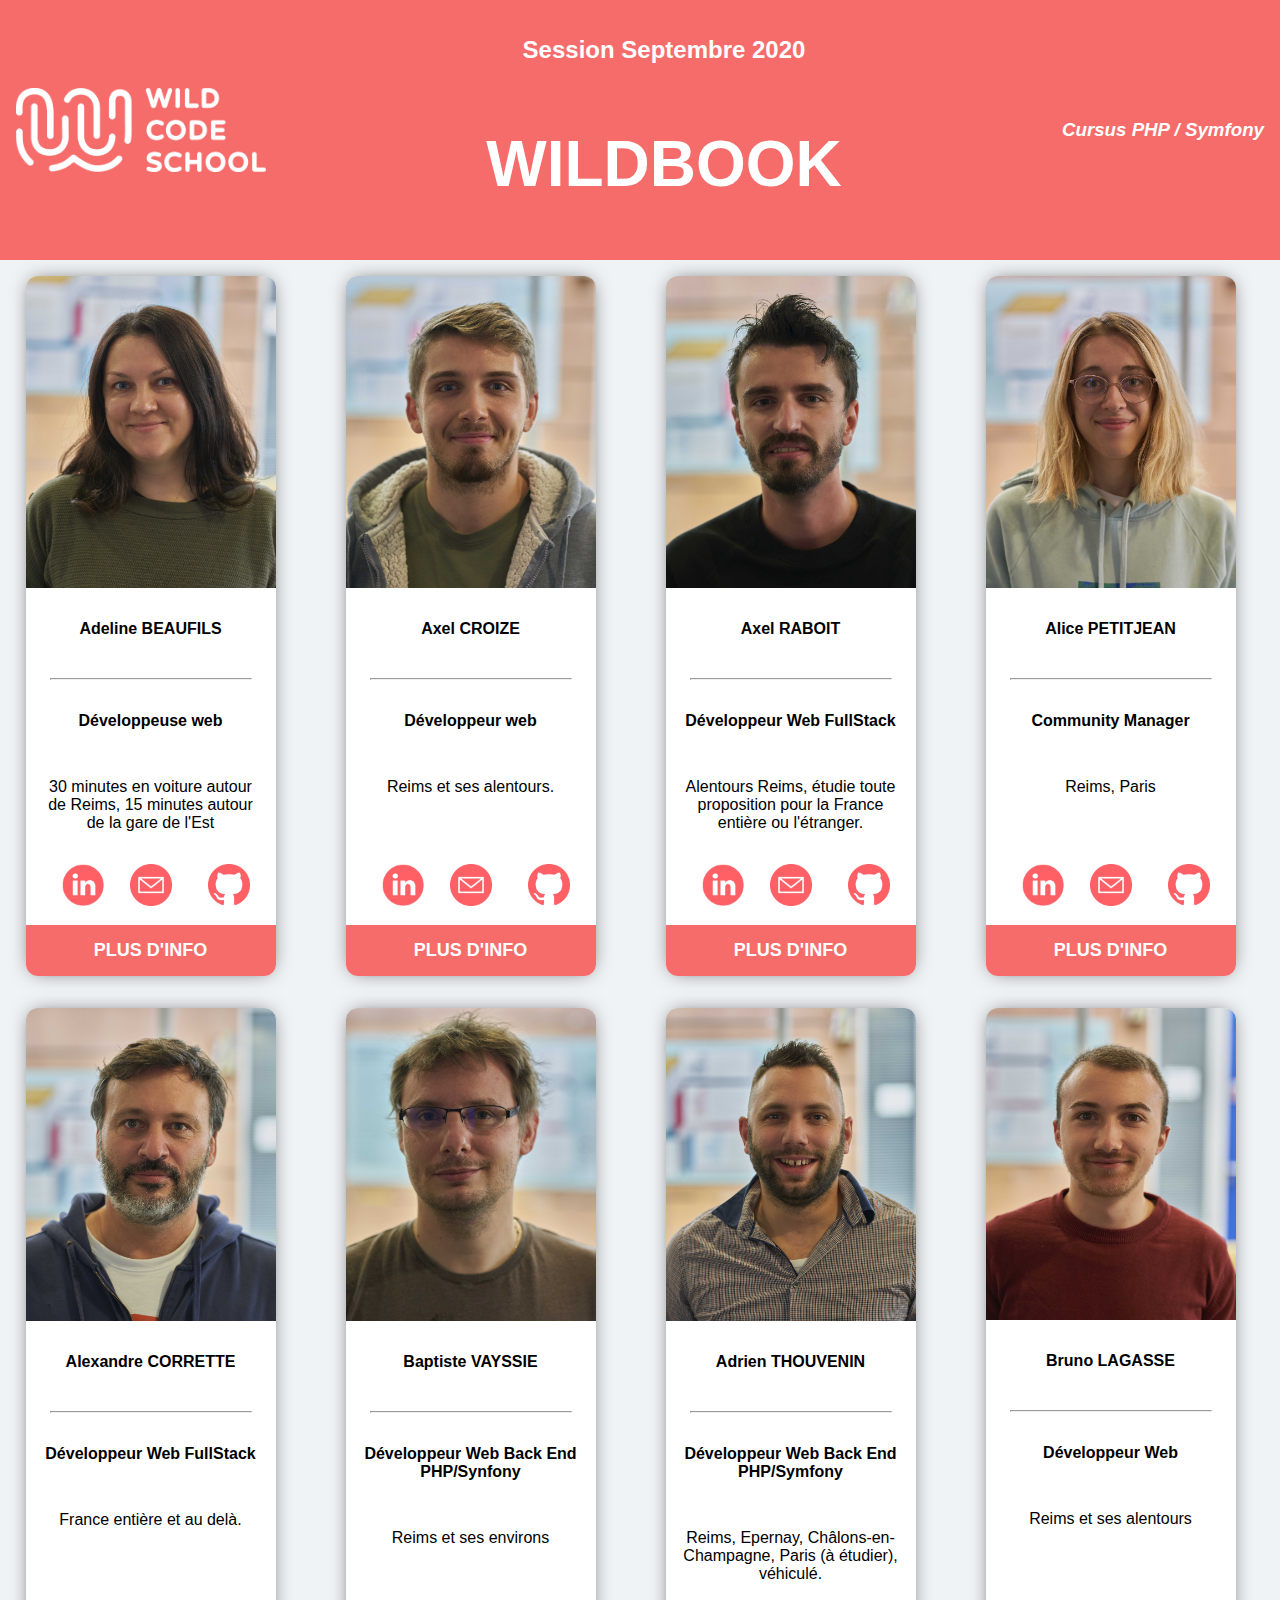
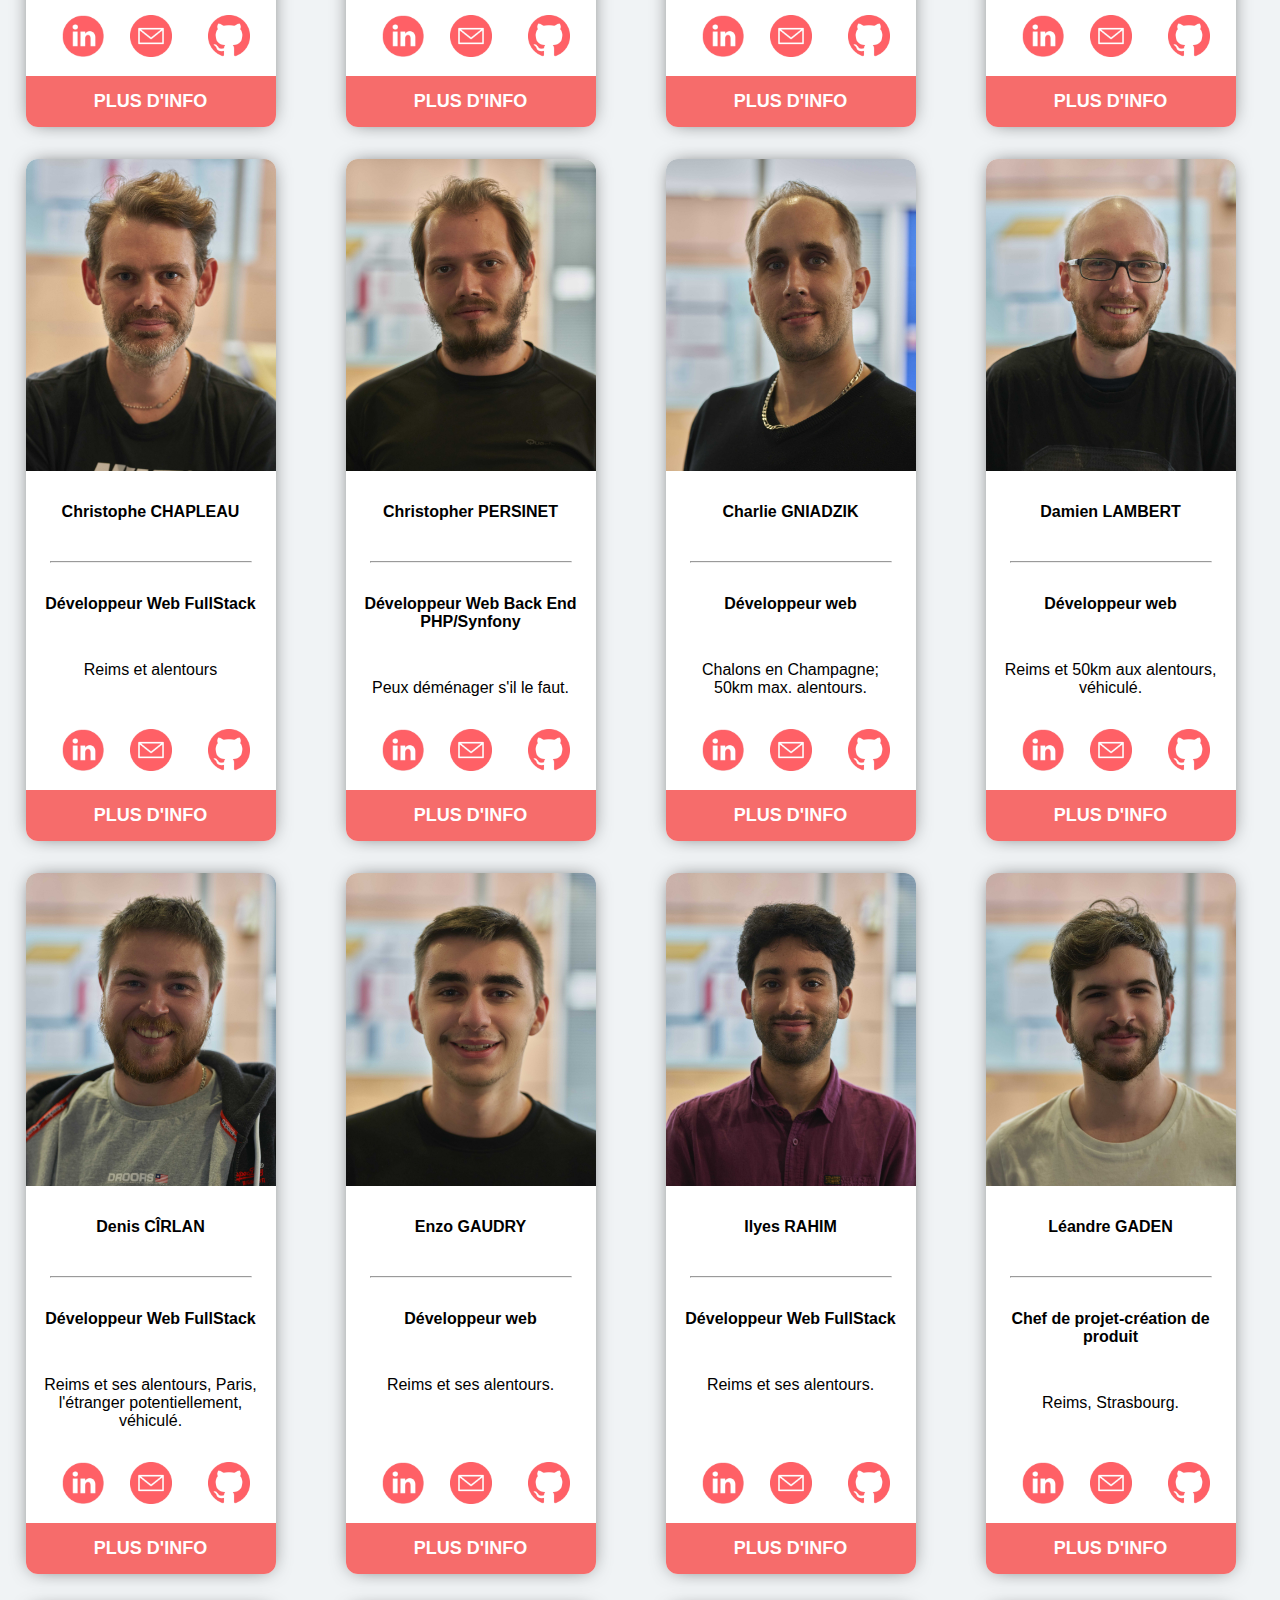
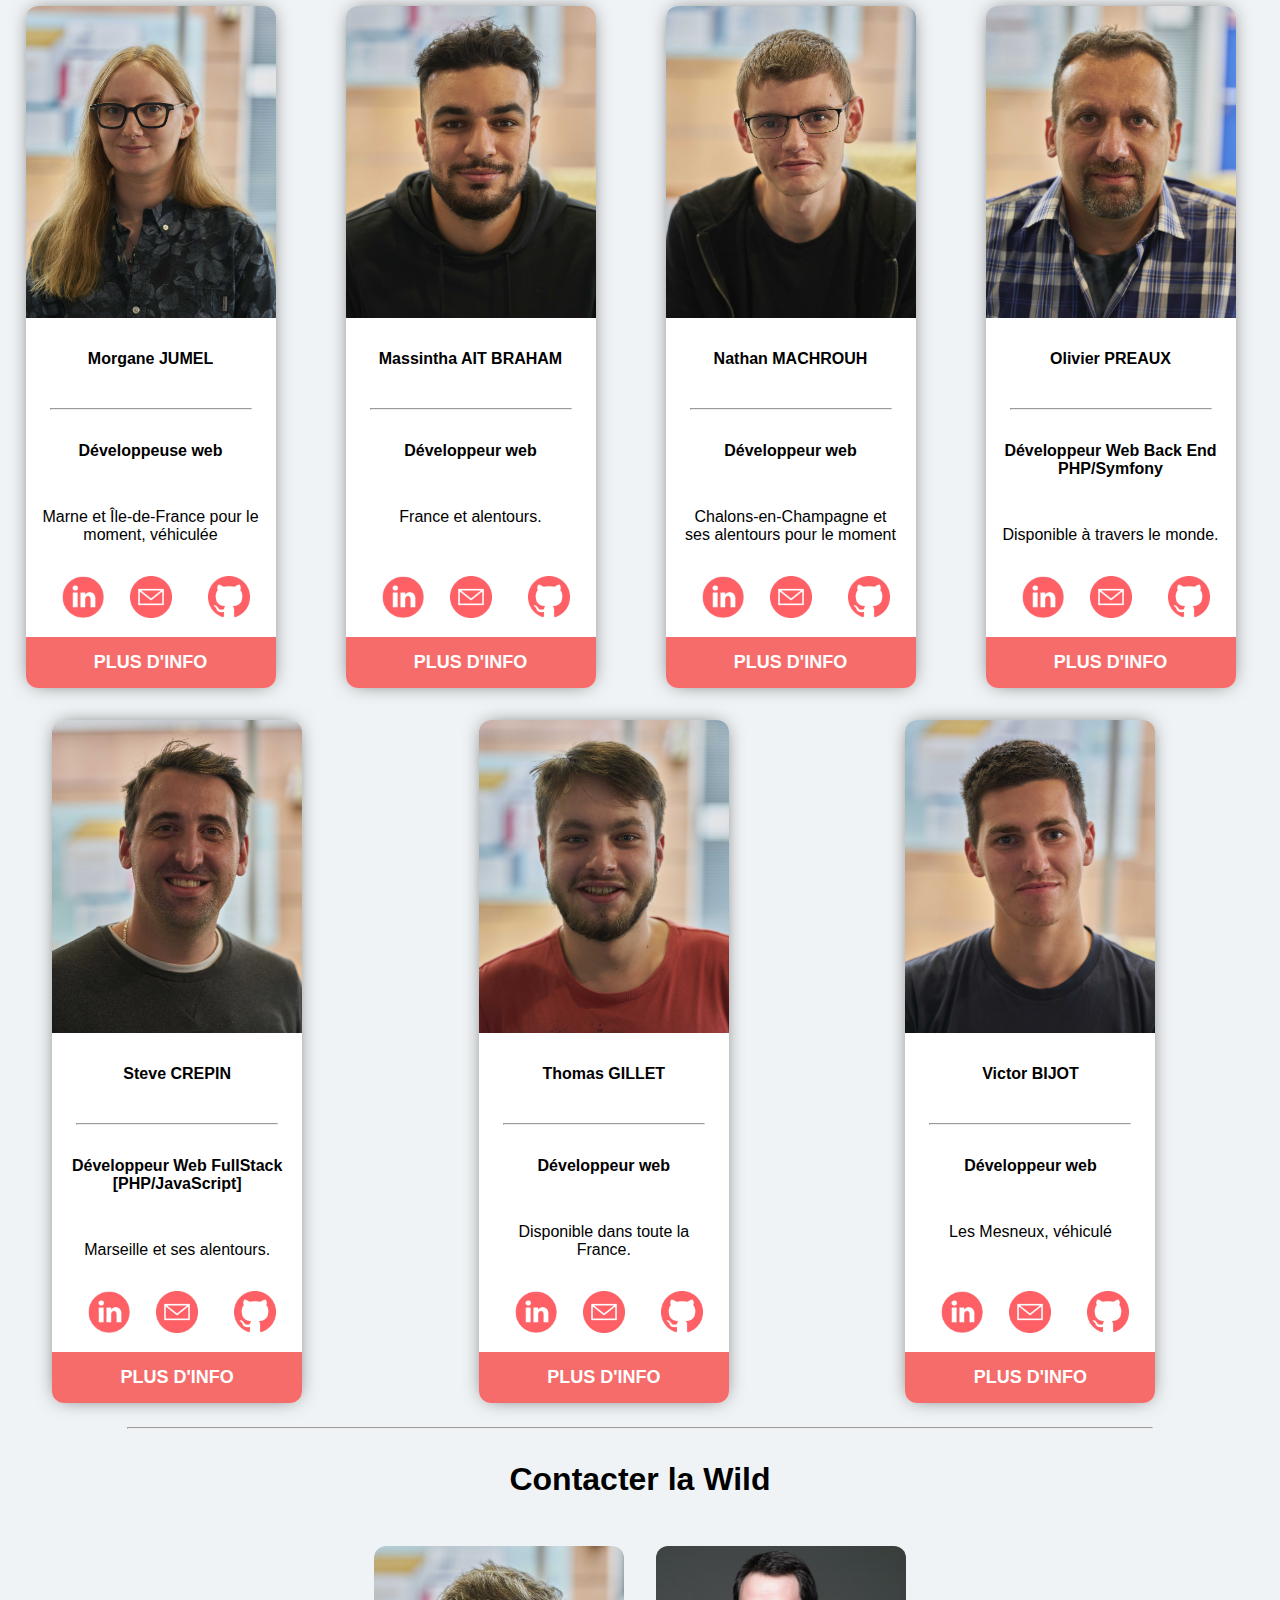
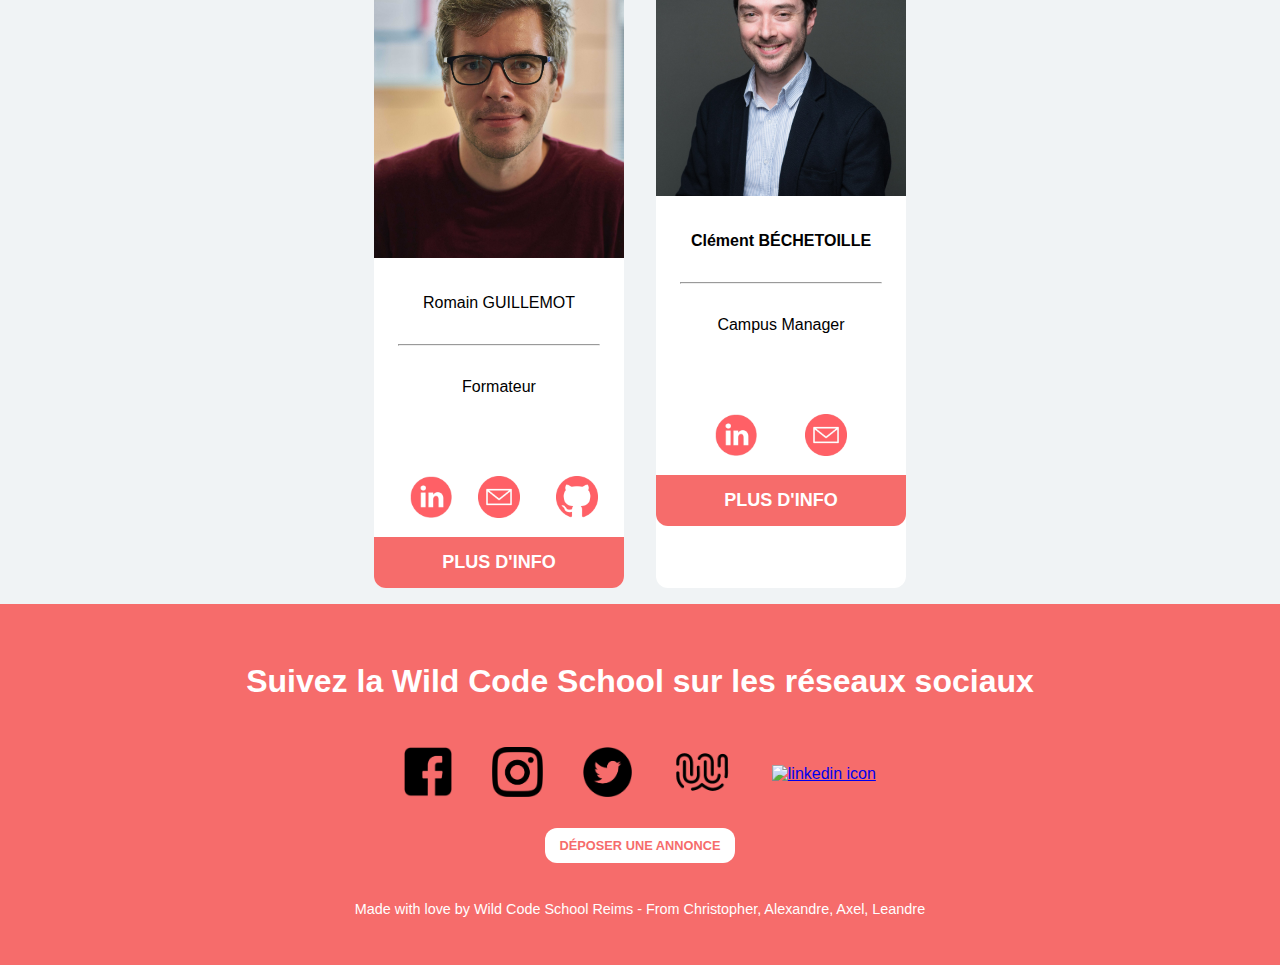
==== commit db80a31c: "ajout du popup pour Romain et Clement" ====
--- a/index.html
+++ b/index.html
@@ -71,13 +71,13 @@
                     <img src="img/cards/At_sign.svg.png" class="logoEmail" >
                     <a href="" class="github"><img src="img/cards/githubicon.png"class="logoGithub"></a>
                 </div>
-                <button>Plus D'info</button>  
+                <button class="infoRomain" data-index="23">Plus D'info</button>  
             </div>
           
-            <div class="popup">
+            <div class="popup" data-index="23">
                 <div class="overlay"></div>
                 <div class="content">
-                    <div class="close-btn">&times;</div>
+                    <div class="close-btn" data-index="23">&times;</div>
                     <p class="popupTitleWCS">Vous souhaitez recruter un Wilder en stage/CDD/CDI ?
                         Envoyez-moi un email avec le détail de votre besoin sur :
                         Clement.bechetoille@wildcodeschool.com
@@ -94,13 +94,13 @@
                     <a href="" class="linkedin"><img src="img/cards/linkedin-logo-e1407144392549.png" class="logoLinkedin"></a>
                     <img src="img/cards/At_sign.svg.png" class="logoEmail" >
                 </div> 
-                <button>Plus D'info</button> 
+                <button class="infoClement" data-index="24">Plus D'info</button> 
             </div>
             
-            <div class="popup">
+            <div class="popup" data-index="24">
                 <div class="overlay"></div>
                 <div class="content">
-                    <div class="close-btn">&times;</div>
+                    <div class="close-btn test" data-index="24">&times;</div>
                     <p class="popupTitleWCS">Vous souhaitez recruter un Wilder en stage/CDD/CDI ?
                         Envoyez-moi un email avec le détail de votre besoin sur :
                         Clement.bechetoille@wildcodeschool.com
--- a/style.css
+++ b/style.css
@@ -144,6 +144,7 @@
   }
   .staff {
       display: flex;
+      flex-direction: column;
   }
   .staffCard {
     width: 250px;
@@ -306,4 +307,7 @@
     .popup .content{
         width: 450px;
     }
+    .staff{
+        flex-direction: row;
+    }
 }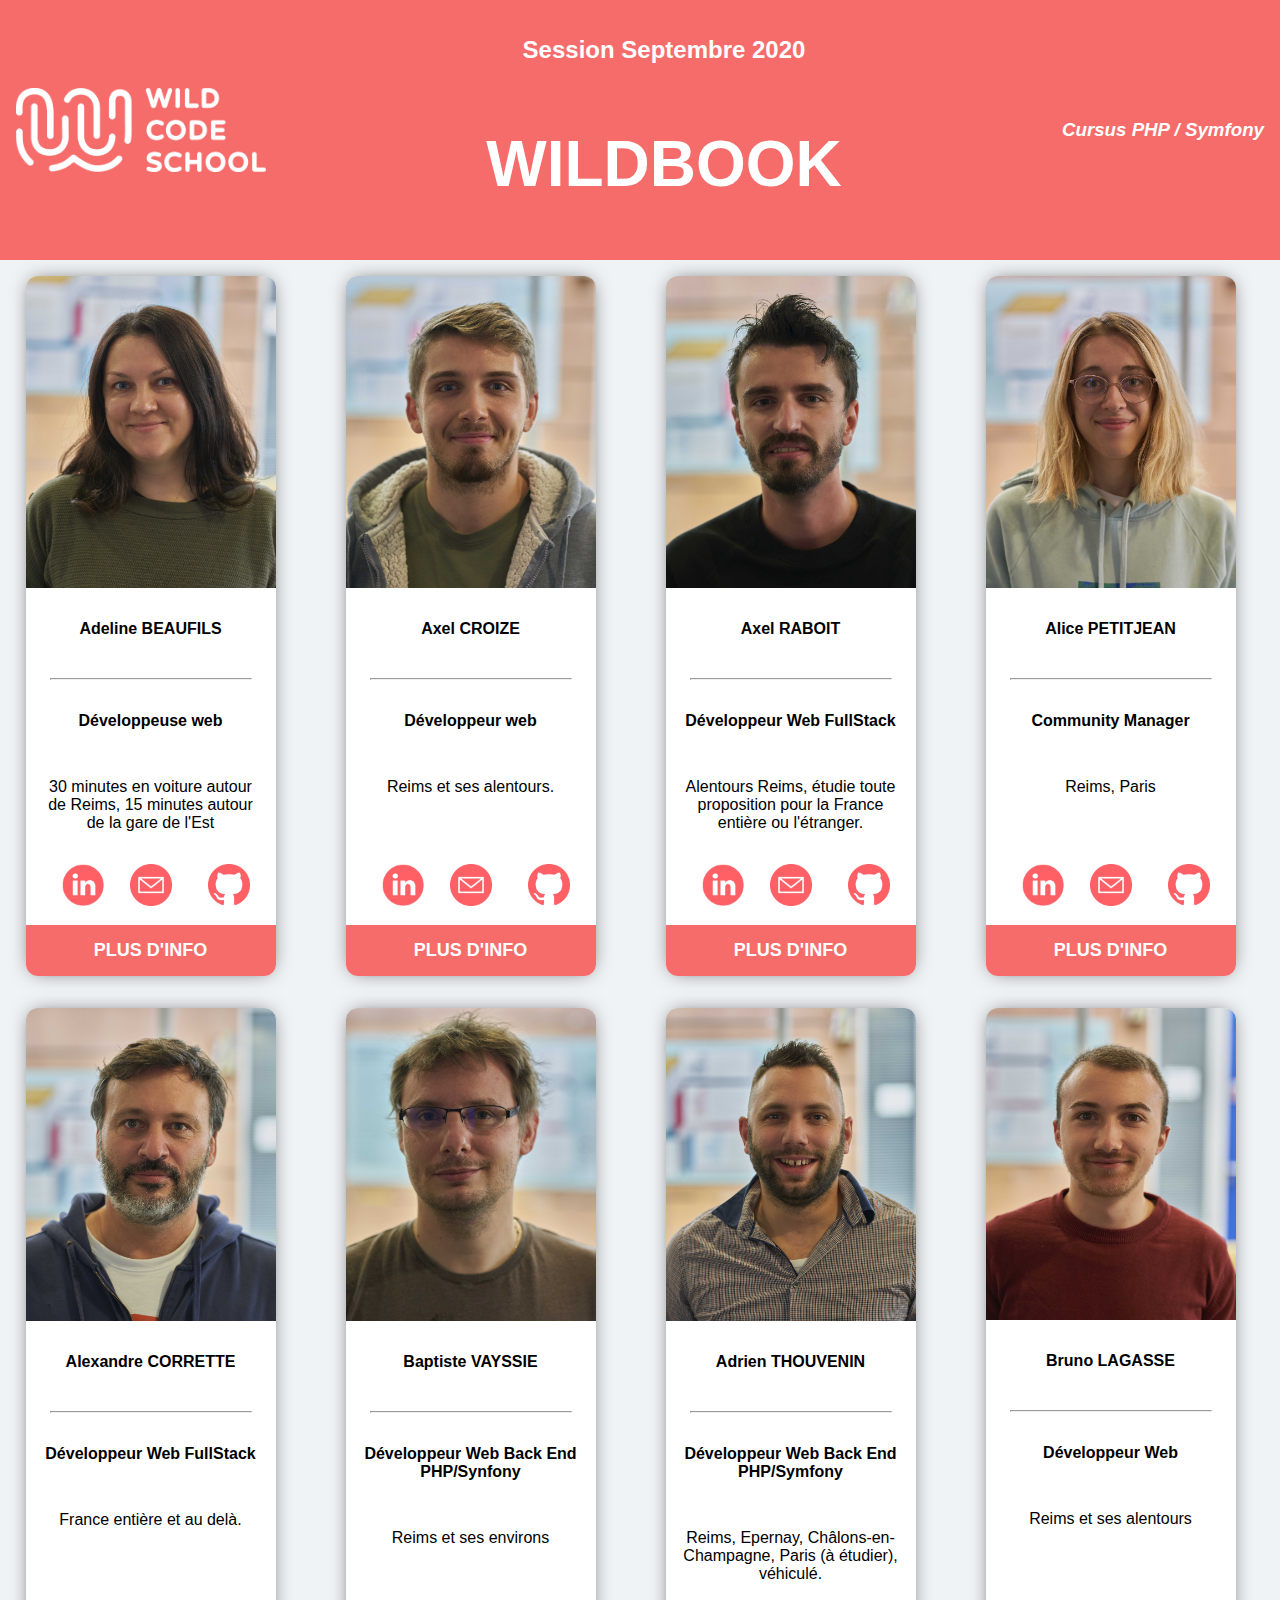
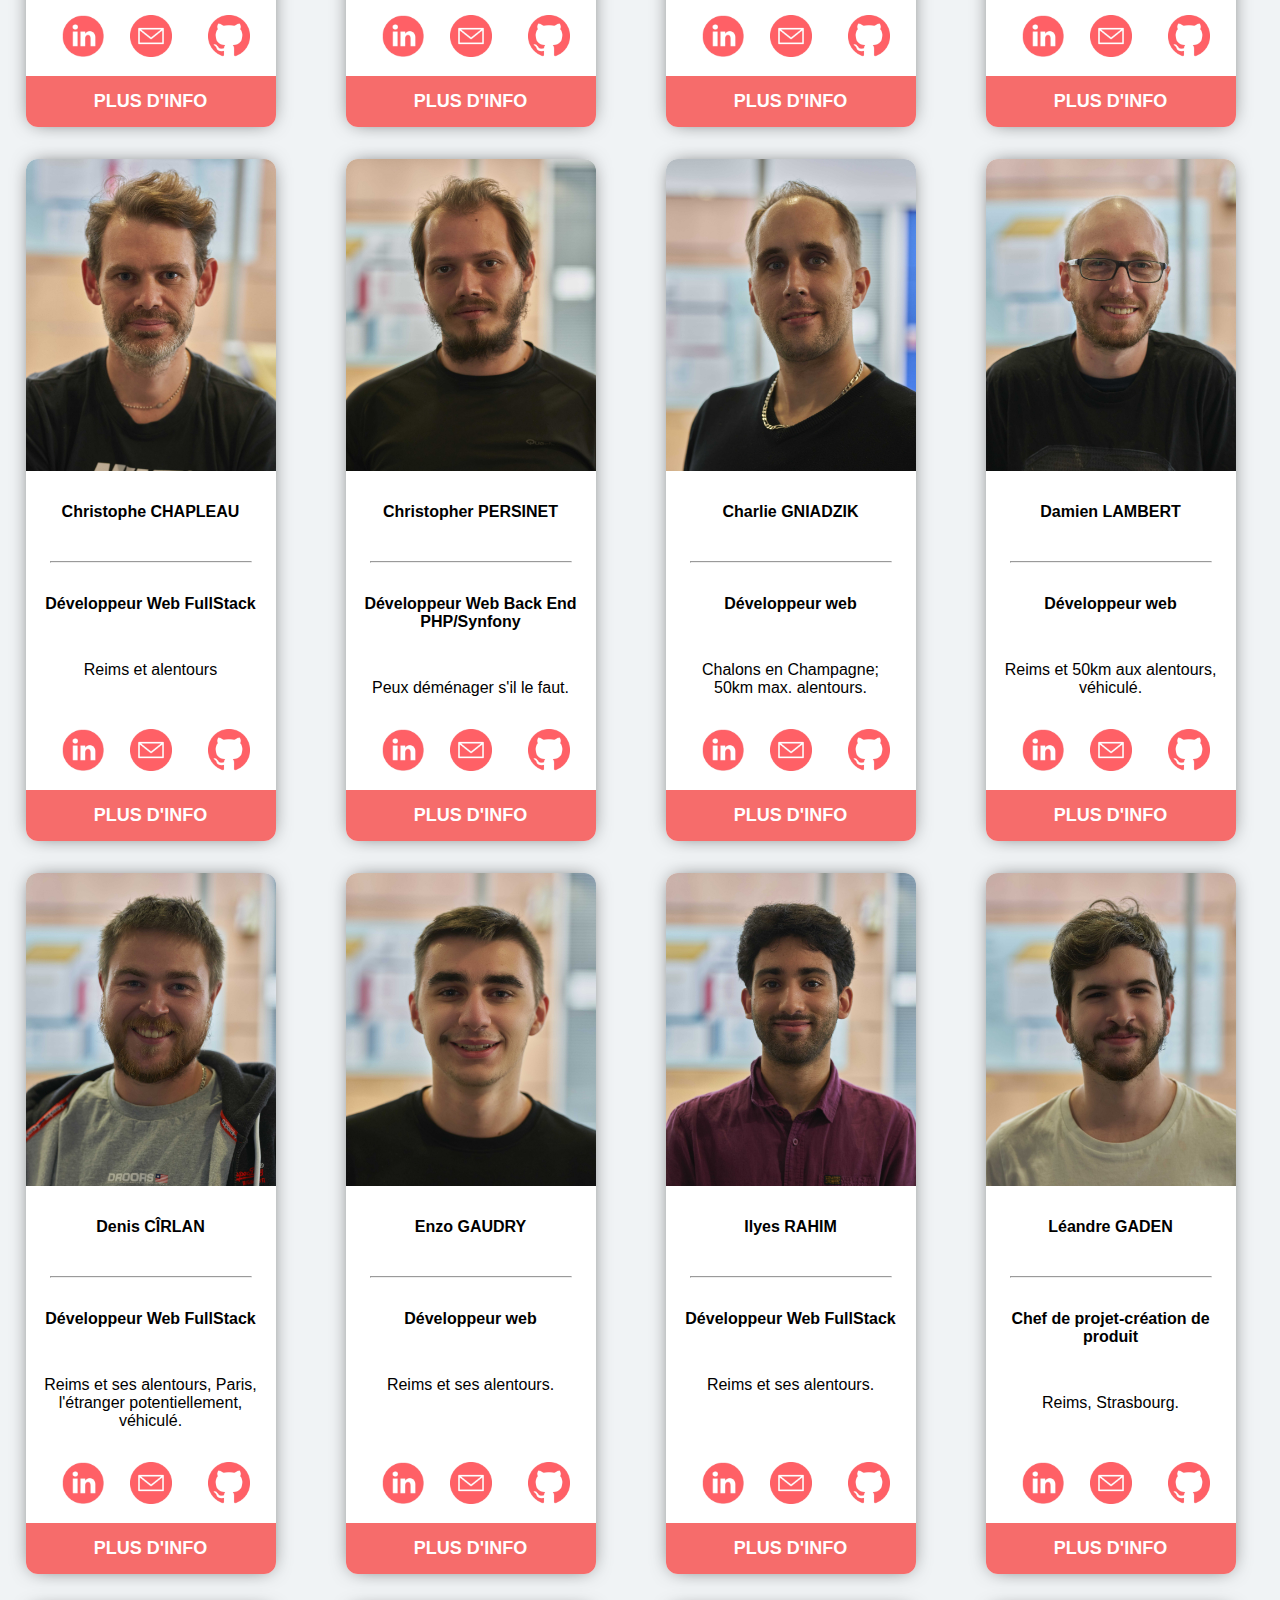
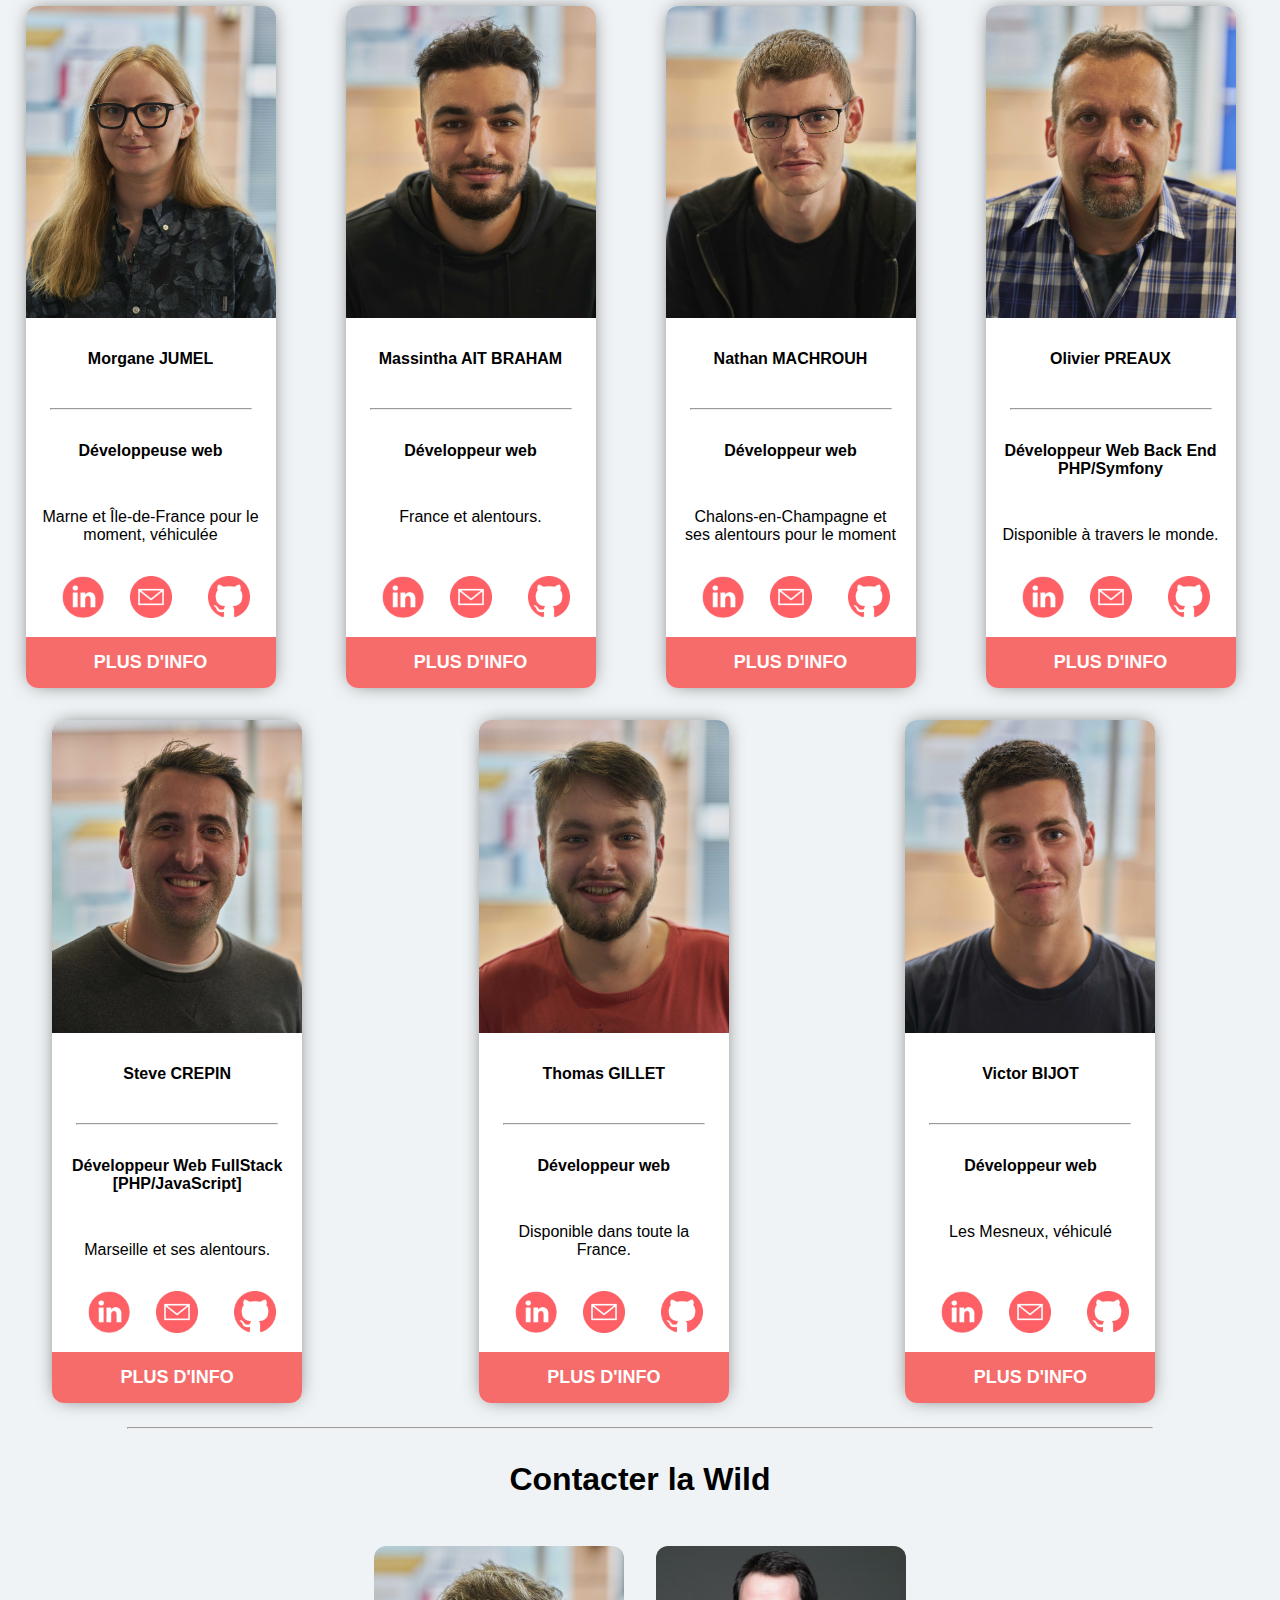
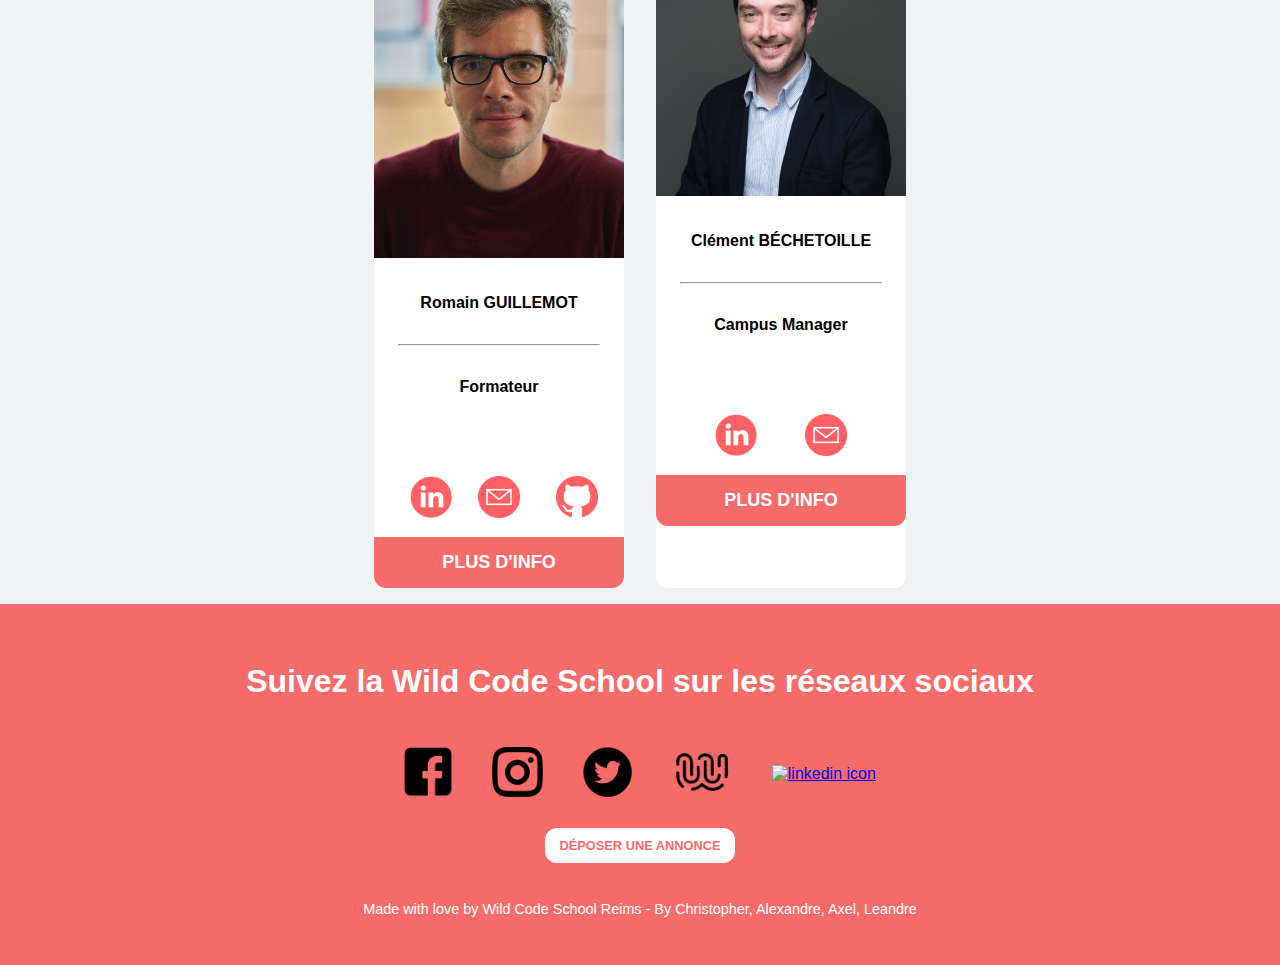
==== commit 92e3b05a: "Modification texte footer" ====
--- a/index.html
+++ b/index.html
@@ -62,13 +62,13 @@
             
             <div class="staffCard">
                 <img class="portrait" src="img/pictures-profile/romain.jpg" alt="portrait de Romain guillemot">
-                <p>Romain GUILLEMOT</p>
+                <p class="name">Romain GUILLEMOT</p>
                 <hr>
-                <p>Formateur</p>
+                <p class="position">Formateur</p>
                 <p></p> 
                 <div class="network">
-                    <a href="" class="linkedin"><img src="img/cards/linkedin-logo-e1407144392549.png"class="logoLinkedin"></a>
-                    <img src="img/cards/At_sign.svg.png" class="logoEmail" >
+                    <a href="https://www.linkedin.com/in/rguillemot/" class="linkedin"><img src="img/cards/linkedin-logo-e1407144392549.png"class="logoLinkedin"></a>
+                    <img src="img/cards/At_sign.svg.png" class="logoEmail romain" onclick="notyfCopyOnClick()" data-copy="romain.guillemot@wildcodeschool.com">
                     <a href="" class="github"><img src="img/cards/githubicon.png"class="logoGithub"></a>
                 </div>
                 <button class="infoRomain" data-index="23">Plus D'info</button>  
@@ -78,21 +78,24 @@
                 <div class="overlay"></div>
                 <div class="content">
                     <div class="close-btn" data-index="23">&times;</div>
-                    <p class="popupTitleWCS">Vous souhaitez recruter un Wilder en stage/CDD/CDI ?
-                        Envoyez-moi un email avec le détail de votre besoin sur :
-                        Clement.bechetoille@wildcodeschool.com
-                        Tel : 06 58 30 24 94</p>
+                    <p class="popupTitleInfo">Vous souhaitez recruter un Wilder <br>
+                        en stage/CDD/CDI ?
+                    </p>
+                    <p class="popupContent">
+                        Cliquez sur "Déposer une annonce" en bas de la page ou envoyez-moi un email avec le détail de votre besoin sur:</p>
+                    <p><em>Clement.bechetoille@wildcodeschool.com</em></p> 
+                    <p><strong>Tel : 06 58 30 24 94</strong></p>
                 </div>
             </div>
             <div class="staffCard">
                 <img class="portrait" src="img/pictures-profile/clement.jpg" alt="portrait de Clément Béchetoille">
                 <p class="name">Clément BÉCHETOILLE</p>
                 <hr>
-                <p>Campus Manager</p>
+                <p class="position">Campus Manager</p>
                 <p></p> 
                 <div class="network">
-                    <a href="" class="linkedin"><img src="img/cards/linkedin-logo-e1407144392549.png" class="logoLinkedin"></a>
-                    <img src="img/cards/At_sign.svg.png" class="logoEmail" >
+                    <a href="https://www.linkedin.com/in/clementbechetoille/" class="linkedin"><img src="img/cards/linkedin-logo-e1407144392549.png" class="logoLinkedin"></a>
+                    <img src="img/cards/At_sign.svg.png" class="logoEmail mailClement" onclick="notyfCopyOnClick()" data-copy="Clement.bechetoille@wildcodeschool.com">
                 </div> 
                 <button class="infoClement" data-index="24">Plus D'info</button> 
             </div>
@@ -100,11 +103,15 @@
             <div class="popup" data-index="24">
                 <div class="overlay"></div>
                 <div class="content">
-                    <div class="close-btn test" data-index="24">&times;</div>
-                    <p class="popupTitleWCS">Vous souhaitez recruter un Wilder en stage/CDD/CDI ?
-                        Envoyez-moi un email avec le détail de votre besoin sur :
-                        Clement.bechetoille@wildcodeschool.com
-                        Tel : 06 58 30 24 94</p>
+                    <div class="close-btn clement" data-index="24">&times;</div>
+                    <p class="popupTitleInfo">Vous souhaitez recruter un Wilder <br>
+                        en stage/CDD/CDI ?
+                    </p>
+                    <p class="popupContent">
+                        Cliquez sur "Déposer une annonce" en bas de la page ou envoyez-moi un email avec le détail de votre besoin sur:</p>
+                    <p><em>Clement.bechetoille@wildcodeschool.com</em></p> 
+                    <p><strong>Tel : 06 58 30 24 94</strong></p>
+                    
                 </div>
             </div>
         </section>
@@ -125,7 +132,7 @@
                         src="img/footer/linkedin-footer.png" alt="linkedin icon"></a>
             </div>
             <a href="https://www.wildcodeschool.com/fr-FR/recrutez-vos-talents" target="_blank"><button class="depotStageButton">Déposer une annonce</button></a>
-            <p class="footerMessage">Made with love by Wild Code School Reims - From Christopher, Alexandre, Axel, Leandre</p>
+            <p class="footerMessage">Made with love by Wild Code School Reims - By Christopher, Alexandre, Axel, Leandre</p>
         </div>
     </footer>
     <script src="assets/librairies/notyf/notyf.min.js" type="text/javascript"></script>
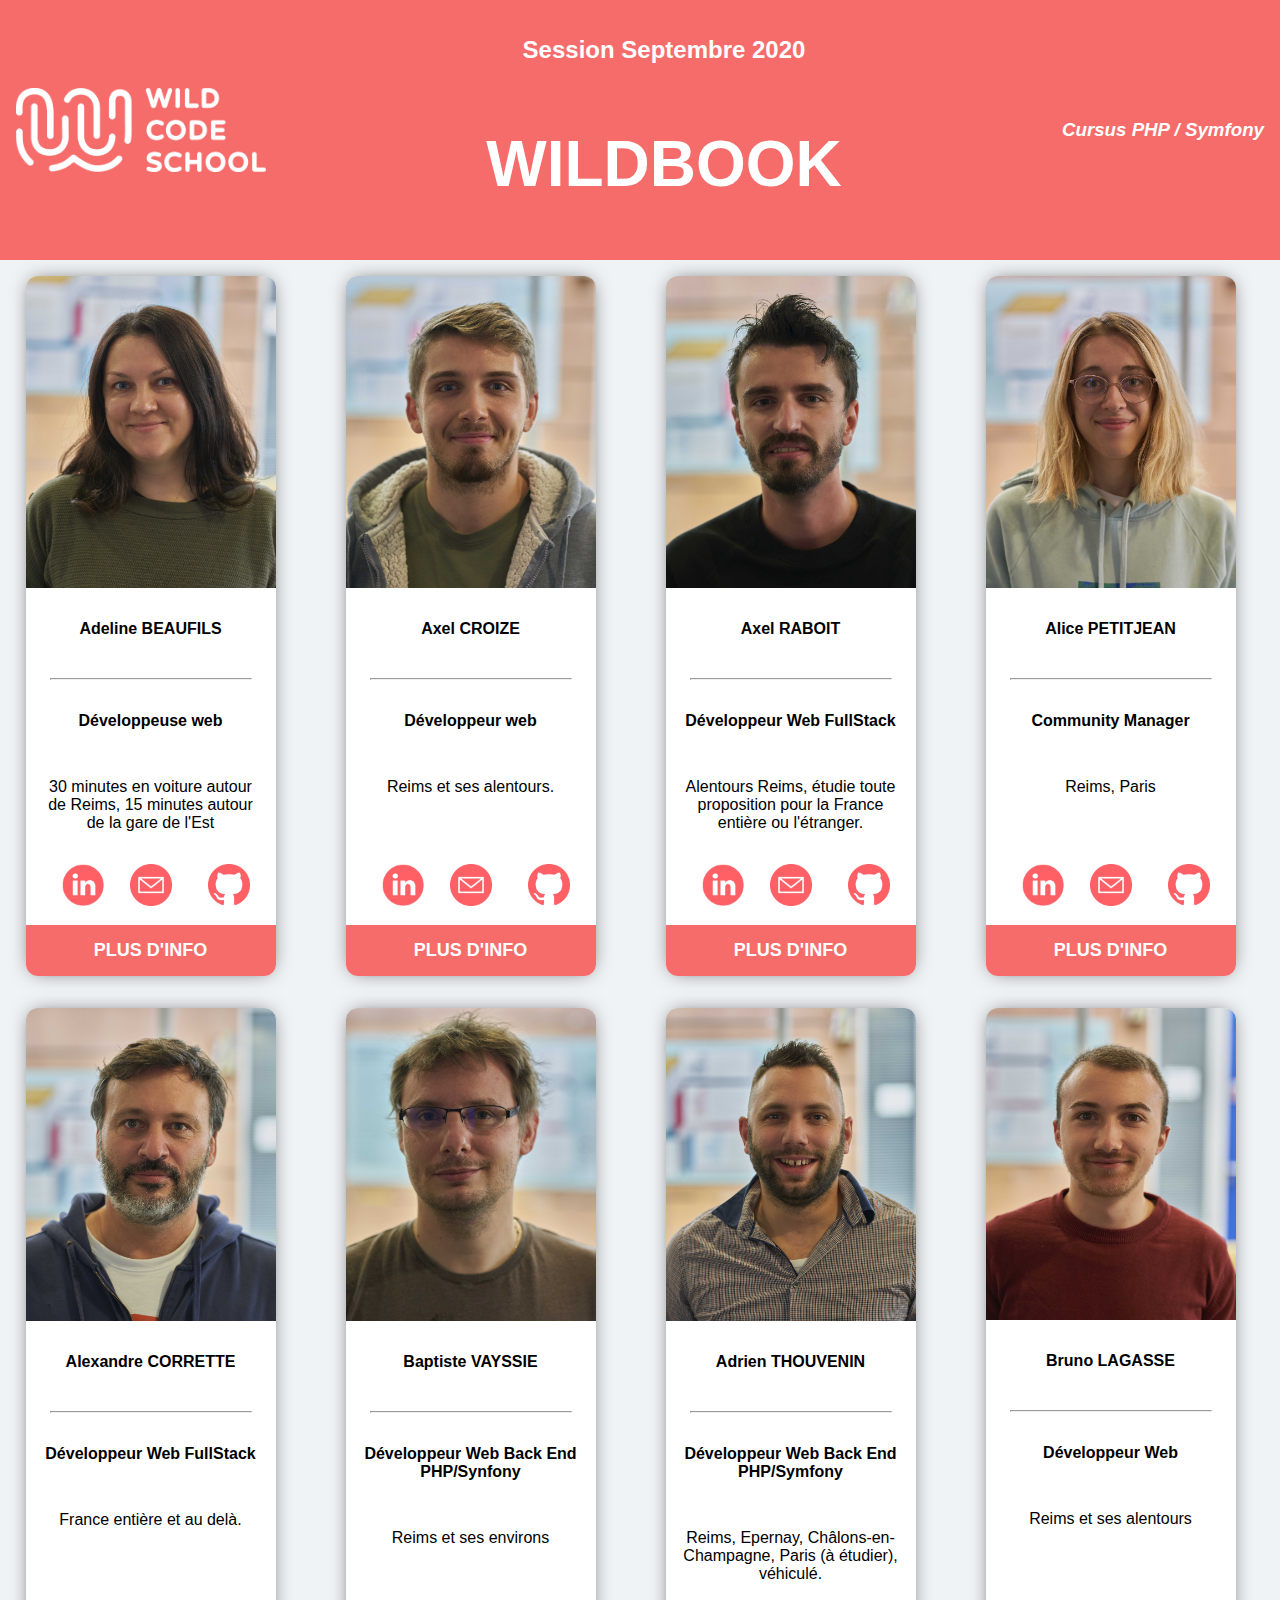
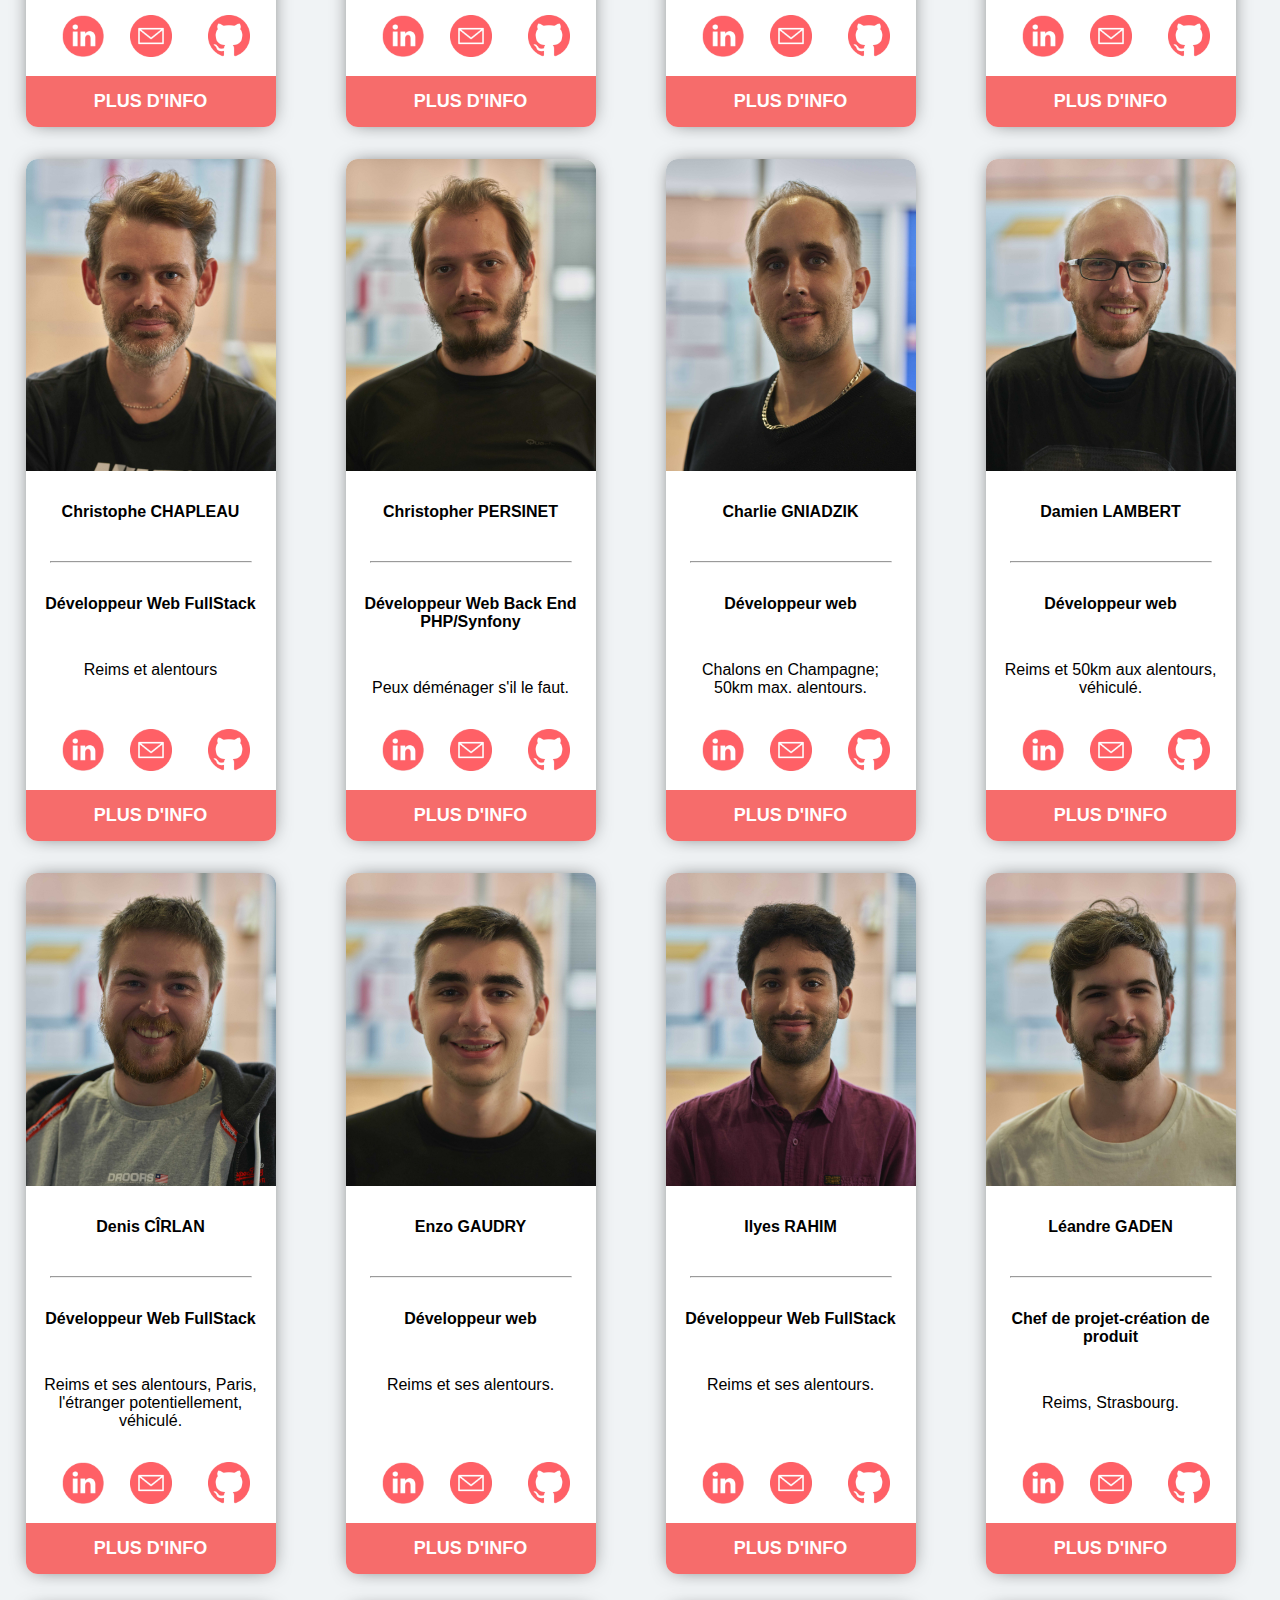
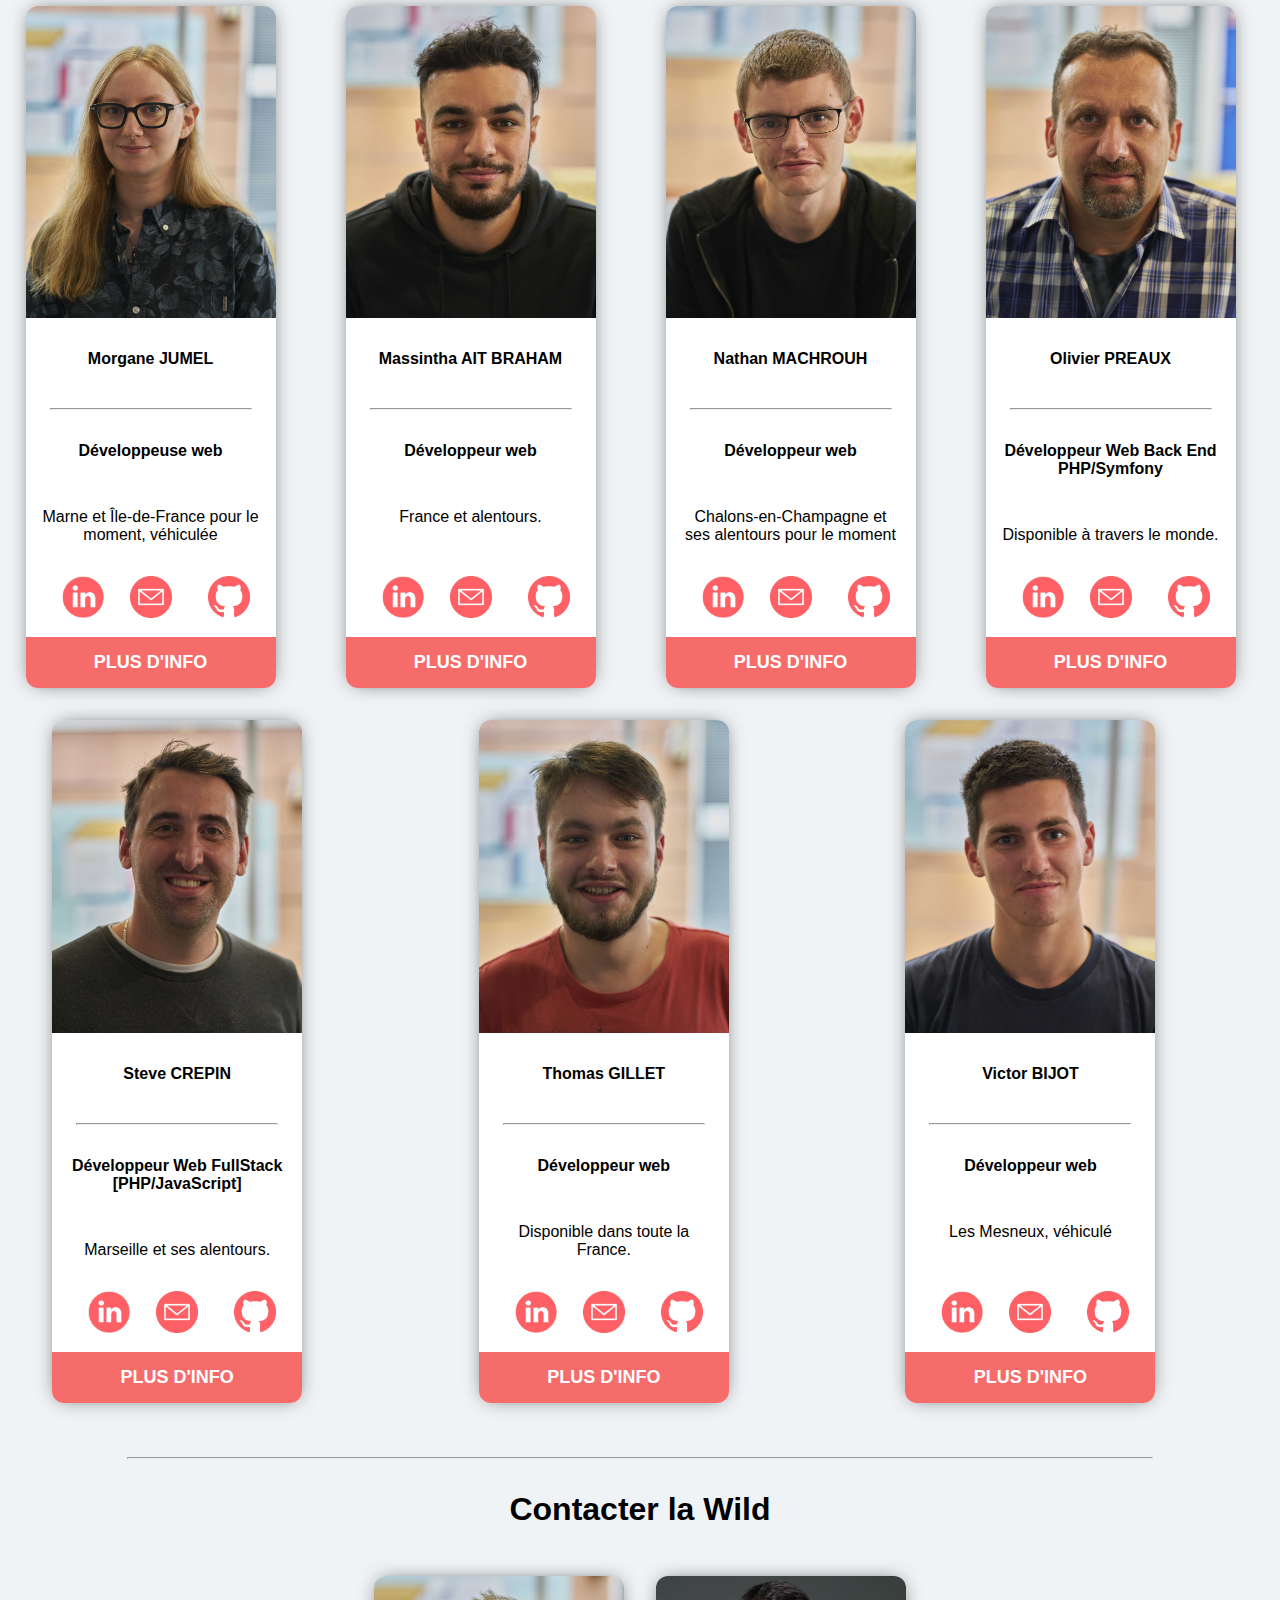
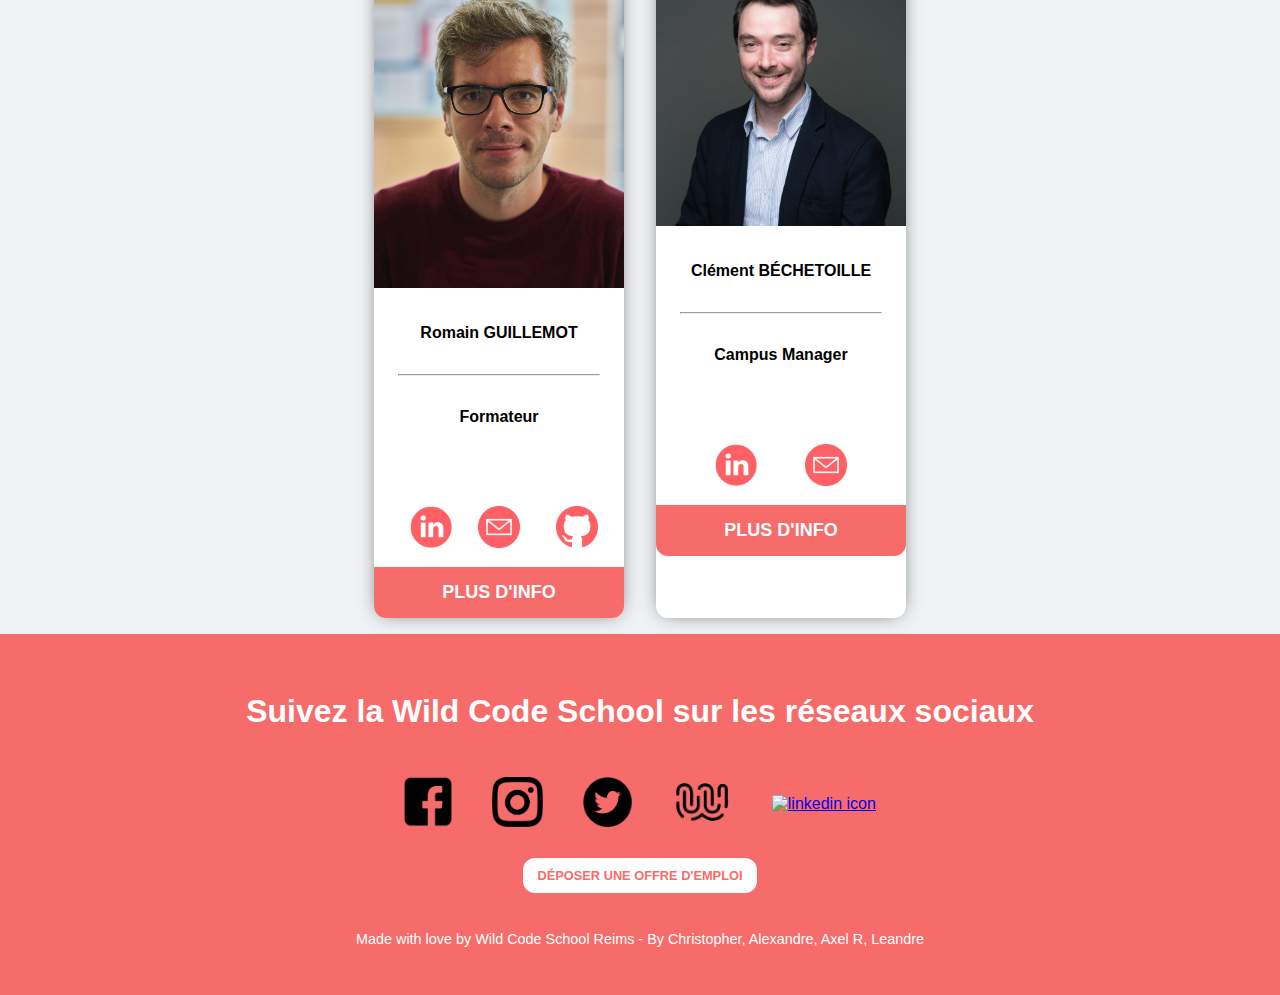
==== commit ed769a80: "Ajout liens linkedin dans les prénoms du footer" ====
--- a/index.html
+++ b/index.html
@@ -69,7 +69,7 @@
                 <div class="network">
                     <a href="https://www.linkedin.com/in/rguillemot/" class="linkedin"><img src="img/cards/linkedin-logo-e1407144392549.png"class="logoLinkedin"></a>
                     <img src="img/cards/At_sign.svg.png" class="logoEmail romain" onclick="notyfCopyOnClick()" data-copy="romain.guillemot@wildcodeschool.com">
-                    <a href="" class="github"><img src="img/cards/githubicon.png"class="logoGithub"></a>
+                    <a href="https://github.com/rocambille" class="github"><img src="img/cards/githubicon.png"class="logoGithub"></a>
                 </div>
                 <button class="infoRomain" data-index="23">Plus D'info</button>  
             </div>
@@ -131,8 +131,12 @@
                 <a href="https://www.linkedin.com/school/wild-codes-chool/"><img class="item-linkedin"
                         src="img/footer/linkedin-footer.png" alt="linkedin icon"></a>
             </div>
-            <a href="https://www.wildcodeschool.com/fr-FR/recrutez-vos-talents" target="_blank"><button class="depotStageButton">Déposer une annonce</button></a>
-            <p class="footerMessage">Made with love by Wild Code School Reims - By Christopher, Alexandre, Axel, Leandre</p>
+            <a href="https://www.wildcodeschool.com/fr-FR/recrutez-vos-talents" target="_blank"><button class="depotStageButton">Déposer une offre d'emploi</button></a>
+            <p class="footerMessage">Made with love by Wild Code School Reims - By 
+                <a class="socialLinkFooterProfil" target="_blank" href="https://www.linkedin.com/in/christopher-persinet/">Christopher</a>, 
+                <a class="socialLinkFooterProfil" target="_blank" href="https://www.linkedin.com/in/alexandre-corrette-818a9533/">Alexandre</a>, 
+                <a class="socialLinkFooterProfil" target="_blank" href="https://www.linkedin.com/in/axel-raboit/">Axel R</a>, 
+                <a class="socialLinkFooterProfil" target="_blank" href="https://www.linkedin.com/in/l%C3%A9andre-gaden-2913ba19b/">Leandre</a></p>
         </div>
     </footer>
     <script src="assets/librairies/notyf/notyf.min.js" type="text/javascript"></script>
--- a/style.css
+++ b/style.css
@@ -152,6 +152,10 @@
     background-color: #ffffff;
     border-radius: 12px;
 
+    -webkit-box-shadow: 0px 0px 20px -6px rgba(0,0,0,0.71);
+    -moz-box-shadow: 0px 0px 20px -6px rgba(0,0,0,0.71);
+    box-shadow: 0px 0px 20px -6px rgba(0,0,0,0.71);
+
   }
   .infoWild {
       font-size: 2em;
@@ -161,7 +165,22 @@
       display: flex;
       width: 100%;
       flex-direction: column;
+      margin-top: 30px;
       
+  }
+  .popupTitleWCS, .popupTitleFuture, .popupTitleCharactere {
+      font-weight: bold;
+  } 
+  .popupTitleInfo {
+      display: flex;
+      justify-content: left;
+      flex-wrap: wrap;
+      font-weight: bold
+
+  }
+  .popupContent {
+      display: flex;
+      justify-content: space-around;
   }
   
   .popup .close-btn {
@@ -279,8 +298,12 @@
 .footerMessage {
     font-size: 0.9rem;
 }
-
-/* Footer Part */
+.socialLinkFooterProfil {
+    color: white;
+    text-decoration: none;
+}
+
+/* End Footer Part */
 
 @media screen and (min-width: 761px){
     .header {
